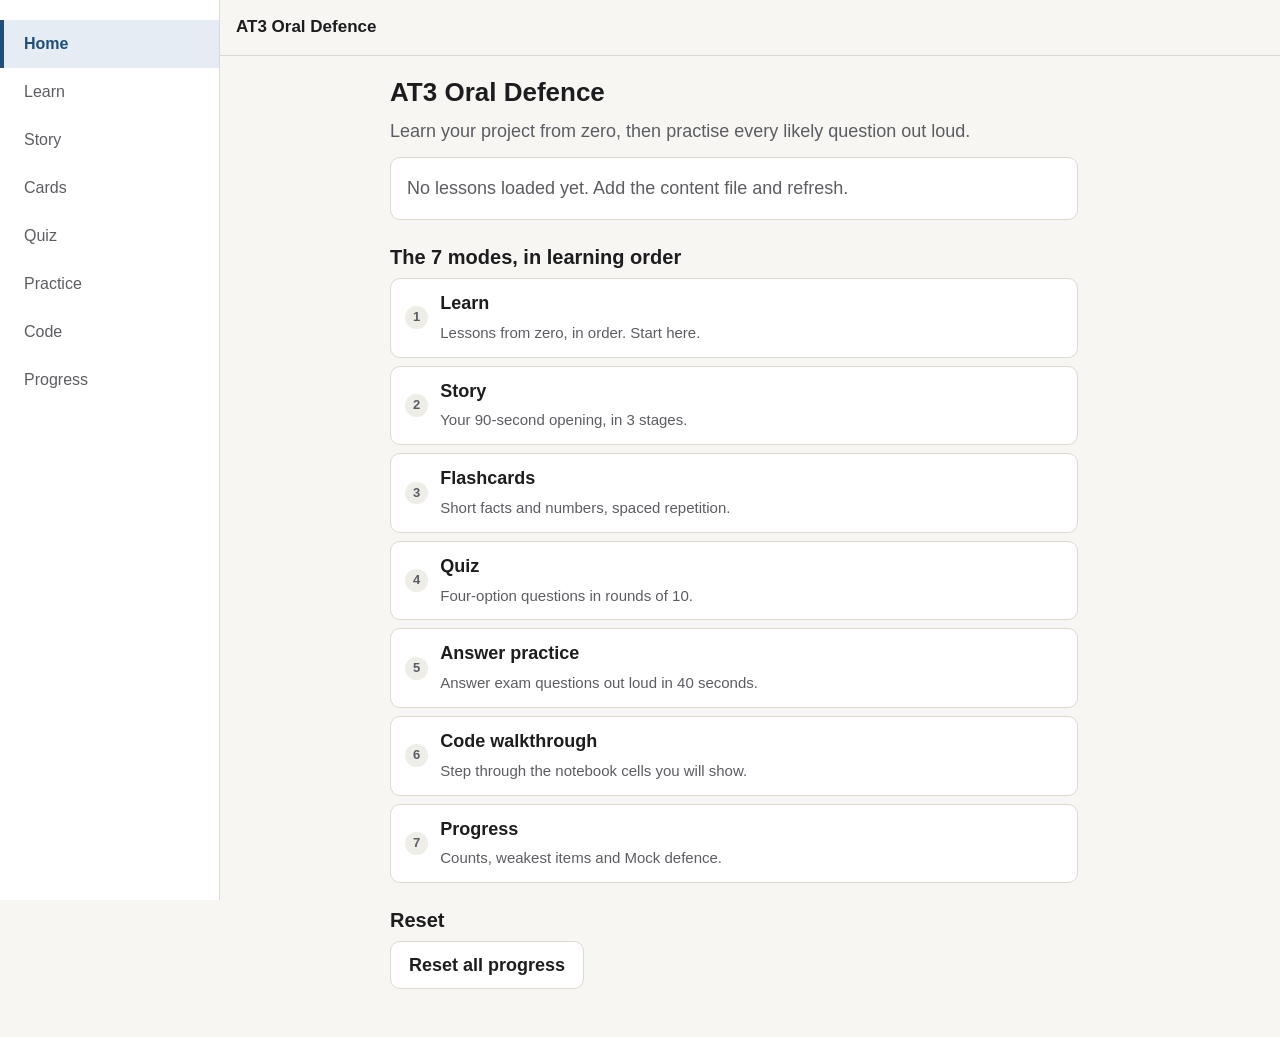
==== index.html @ 561cb09b "Stage 2: add study app shell (index.html with logic, CSS, CONFIG) Co-Authored-By: Claude Opus 5.5 <n" ====
<!doctype html>
<html lang="en">
<head>
<meta charset="utf-8">
<meta name="viewport" content="width=device-width, initial-scale=1, viewport-fit=cover">
<title>AT3 Defence Study</title>
<meta name="description" content="Personal study app for the AT3 oral defence in 32130 Fundamentals of Data Analytics.">
<meta name="theme-color" content="#f7f6f2">
<meta name="apple-mobile-web-app-capable" content="yes">
<meta name="mobile-web-app-capable" content="yes">
<meta name="apple-mobile-web-app-status-bar-style" content="default">
<meta name="apple-mobile-web-app-title" content="AT3 Study">
<link rel="apple-touch-icon" href="apple-touch-icon.png">
<link rel="icon" href="icon.svg" type="image/svg+xml">
<link rel="manifest" href="manifest.webmanifest">
<style>
:root {
  --bg: #f7f6f2;
  --surface: #ffffff;
  --surface-2: #efede7;
  --text: #1d1d1f;
  --muted: #5c5c63;
  --line: #dcd9d0;
  --accent: #1f4e79;          /* ink blue, 8.6:1 on white */
  --accent-soft: #e5ecf3;
  --right: #3d7556;
  --right-soft: #e6f0ea;
  --wrong: #a3443b;
  --wrong-soft: #f6e6e3;
  --radius: 10px;
  --nav-h: 60px;
  --side-w: 220px;
  color-scheme: light;
}
* { box-sizing: border-box; }
[hidden] { display: none !important; }
html { -webkit-text-size-adjust: 100%; }
body {
  margin: 0; background: var(--bg); color: var(--text);
  font: 18px/1.6 -apple-system, BlinkMacSystemFont, "Segoe UI", Roboto, "Helvetica Neue", Arial, sans-serif;
  touch-action: manipulation;
}
button, input, select { font: inherit; color: inherit; }
button { touch-action: manipulation; }
a { color: var(--accent); }
:focus-visible { outline: 3px solid var(--accent); outline-offset: 2px; border-radius: 4px; }
main:focus, main:focus-visible { outline: none; }
code, pre, .mono { font-family: ui-monospace, "SF Mono", Menlo, Consolas, "Liberation Mono", monospace; }
.skip { position: absolute; left: -9999px; }
.skip:focus { left: 8px; top: 8px; background: var(--surface); padding: 8px 12px; z-index: 99; }

/* ---------- layout ---------- */
header.top {
  position: sticky; top: 0; z-index: 10; background: var(--bg);
  border-bottom: 1px solid var(--line);
  padding: calc(env(safe-area-inset-top) + 8px) 16px 8px;
  display: flex; align-items: center; gap: 8px; min-height: 56px;
}
header.top h1 { font-size: 17px; margin: 0; flex: 1; font-weight: 600; line-height: 1.3; }
.backlink { min-width: 48px; min-height: 48px; display: inline-flex; align-items: center; background: none; border: 0; color: var(--accent); font-size: 17px; cursor: pointer; padding: 0 4px; }
main { max-width: 40em; margin: 0 auto; padding: 16px 16px calc(var(--nav-h) + env(safe-area-inset-bottom) + 32px); }
nav.main {
  position: fixed; left: 0; right: 0; bottom: 0; z-index: 20; background: var(--surface);
  border-top: 1px solid var(--line); display: flex;
  padding: 0 env(safe-area-inset-right) env(safe-area-inset-bottom) env(safe-area-inset-left);
}
nav.main a { flex: 1; min-height: var(--nav-h); display: flex; align-items: center; justify-content: center; text-decoration: none; color: var(--muted); font-size: 14px; font-weight: 500; text-align: center; padding: 0 2px; }
nav.main a[aria-current="page"] { color: var(--accent); font-weight: 700; box-shadow: inset 0 3px 0 var(--accent); }
nav.main a.side-only { display: none; }
@media (min-width: 900px) {
  nav.main { top: 0; right: auto; width: var(--side-w); flex-direction: column; border-top: 0; border-right: 1px solid var(--line); padding: 20px 0; }
  nav.main a, nav.main a.side-only { display: flex; flex: none; justify-content: flex-start; padding: 0 24px; font-size: 16px; min-height: 48px; }
  nav.main a[aria-current="page"] { box-shadow: inset 4px 0 0 var(--accent); background: var(--accent-soft); }
  nav.main .brand { display: block; padding: 0 24px 16px; font-weight: 700; color: var(--text); }
  header.top, main { margin-left: var(--side-w); }
  main { margin-left: max(var(--side-w), calc(var(--side-w) + (100vw - var(--side-w) - 40em) / 2 - 16px)); padding-bottom: 48px; }
}
nav.main .brand { display: none; }

/* ---------- type and blocks ---------- */
h2 { font-size: 26px; line-height: 1.25; margin: 4px 0 8px; }
h3 { font-size: 20px; line-height: 1.3; margin: 24px 0 8px; }
p { margin: 0 0 12px; }
ul, ol { margin: 0 0 12px; padding-left: 22px; }
li { margin-bottom: 4px; }
.muted { color: var(--muted); }
.small { font-size: 15px; }
.card { background: var(--surface); border: 1px solid var(--line); border-radius: var(--radius); padding: 16px; margin: 0 0 12px; }
.block { background: var(--surface); border: 1px solid var(--line); border-left: 4px solid var(--line); border-radius: var(--radius); padding: 12px 16px 4px; margin: 0 0 12px; }
.block .label { display: block; font-size: 13px; font-weight: 700; letter-spacing: .06em; text-transform: uppercase; color: var(--muted); margin-bottom: 4px; }
.block.k-plain { border-left-color: #8a8a91; }
.block.k-project { border-left-color: var(--accent); }
.block.k-say { border-left-color: var(--accent); background: var(--accent-soft); }
.block.k-remember { border-left-color: #8a6d2f; }
.block.k-point { border-left-color: #5c5c63; }
.block.k-trap { border-left-color: var(--wrong); }
.block.k-recall { border-left-color: var(--right); }
.kicker { font-size: 14px; font-weight: 700; color: var(--accent); letter-spacing: .04em; text-transform: uppercase; }
table.t { width: 100%; border-collapse: collapse; font-size: 15px; margin: 4px 0 12px; }
table.t th, table.t td { border-bottom: 1px solid var(--line); padding: 6px 6px; text-align: left; vertical-align: top; }
table.t th { font-size: 13px; color: var(--muted); }
.tablewrap { overflow-x: auto; -webkit-overflow-scrolling: touch; }
code.inline { background: var(--surface-2); padding: 1px 5px; border-radius: 4px; font-size: 15px; }

/* ---------- controls ---------- */
.btn { display: inline-flex; align-items: center; justify-content: center; min-height: 48px; padding: 10px 18px; border-radius: var(--radius); border: 1px solid var(--accent); background: var(--accent); color: #fff; font-weight: 600; cursor: pointer; text-decoration: none; text-align: center; line-height: 1.3; }
.btn.secondary { background: var(--surface); color: var(--accent); }
.btn.plain { background: var(--surface); color: var(--text); border-color: var(--line); }
.btn.right { background: var(--right); border-color: var(--right); }
.btn.wrong { background: var(--wrong); border-color: var(--wrong); }
.btn.block-w { width: 100%; }
.btn[disabled] { opacity: .45; cursor: default; }
.row { display: flex; gap: 8px; flex-wrap: wrap; margin: 12px 0; }
.row > .btn { flex: 1 1 140px; }
.chips { display: flex; flex-wrap: wrap; gap: 8px; margin: 8px 0 12px; }
.chip { min-height: 48px; padding: 8px 14px; border-radius: 24px; border: 1px solid var(--line); background: var(--surface); cursor: pointer; font-size: 16px; }
.chip[aria-pressed="true"] { background: var(--accent); border-color: var(--accent); color: #fff; }
.listbtn { display: flex; width: 100%; text-align: left; align-items: center; gap: 12px; min-height: 56px; padding: 10px 14px; background: var(--surface); border: 1px solid var(--line); border-radius: var(--radius); margin-bottom: 8px; cursor: pointer; text-decoration: none; color: var(--text); }
.listbtn .grow { flex: 1; }
.listbtn .meta { font-size: 14px; color: var(--muted); white-space: nowrap; }
.tag { display: inline-block; font-size: 13px; font-weight: 600; padding: 1px 8px; border-radius: 12px; background: var(--surface-2); color: var(--muted); }
.tag.got, .tag.excellent { background: var(--right-soft); color: var(--right); }
.tag.review, .tag.missed { background: var(--wrong-soft); color: var(--wrong); }
.tag.good { background: var(--accent-soft); color: var(--accent); }
.tag.priority { background: #f3ead6; color: #6b5220; }
input[type="search"] { width: 100%; min-height: 48px; padding: 10px 14px; border-radius: var(--radius); border: 1px solid var(--line); background: var(--surface); font-size: 18px; }
.check { display: flex; gap: 12px; align-items: center; width: 100%; min-height: 52px; padding: 8px 12px; border: 1px solid var(--line); border-radius: var(--radius); background: var(--surface); margin-bottom: 8px; cursor: pointer; text-align: left; }
.check .box { width: 24px; height: 24px; border: 2px solid var(--muted); border-radius: 5px; flex: none; position: relative; }
.check[aria-pressed="true"] .box { background: var(--right); border-color: var(--right); }
.check[aria-pressed="true"] .box::after { content: ""; position: absolute; left: 6px; top: 1px; width: 6px; height: 12px; border: solid #fff; border-width: 0 3px 3px 0; transform: rotate(45deg); }
.status { padding: 10px 14px; border-radius: var(--radius); margin: 8px 0 12px; background: var(--surface-2); }
.status.right { background: var(--right-soft); color: #234a35; }
.status.wrong { background: var(--wrong-soft); color: #6d2a23; }

/* progress bars (motion allowed) */
.bar { height: 8px; background: var(--surface-2); border-radius: 4px; overflow: hidden; margin: 6px 0 10px; }
.bar > i { display: block; height: 100%; background: var(--accent); width: 0; transition: width .4s ease; }
.bar.warn > i { background: var(--wrong); }

/* timer */
.timer { font: 600 48px/1 ui-monospace, "SF Mono", Menlo, Consolas, monospace; text-align: center; margin: 8px 0 4px; }
.timer.low { color: var(--wrong); }

/* flashcard flip (motion allowed) */
.flip { perspective: 1200px; margin: 8px 0 12px; }
.flip-inner { position: relative; min-height: 280px; transition: transform .45s ease; transform-style: preserve-3d; }
.flip.flipped .flip-inner { transform: rotateY(180deg); }
.face { position: absolute; inset: 0; backface-visibility: hidden; -webkit-backface-visibility: hidden; background: var(--surface); border: 1px solid var(--line); border-radius: 14px; padding: 20px 18px; overflow: auto; display: flex; flex-direction: column; }
.face.back { transform: rotateY(180deg); }
.face .facelabel { font-size: 13px; font-weight: 700; letter-spacing: .06em; text-transform: uppercase; color: var(--muted); margin-bottom: 8px; }
.face .q { font-size: 21px; font-weight: 600; line-height: 1.4; margin: auto 0; }
.flipbtn { width: 100%; }
.blank-gap { display: inline-block; min-width: 4em; border-bottom: 2px solid var(--accent); }
.hl { background: #f3ead6; padding: 0 3px; border-radius: 3px; font-weight: 700; }
.contrast { display: grid; grid-template-columns: 1fr 1fr; gap: 10px; }
.contrast > div { background: var(--surface-2); border-radius: 8px; padding: 10px; font-size: 16px; }
.contrast b { display: block; margin-bottom: 4px; }
@media (max-width: 420px) { .contrast { grid-template-columns: 1fr; } }
.boxes { display: flex; gap: 4px; margin-top: 8px; }
.boxes i { flex: 1; height: 6px; border-radius: 3px; background: var(--surface-2); }
.boxes i.on { background: var(--accent); }

/* quiz */
.opt { display: block; width: 100%; min-height: 52px; text-align: left; padding: 12px 14px; margin-bottom: 8px; border-radius: var(--radius); border: 2px solid var(--line); background: var(--surface); cursor: pointer; line-height: 1.4; }
.opt.is-right { border-color: var(--right); background: var(--right-soft); }
.opt.is-wrong { border-color: var(--wrong); background: var(--wrong-soft); }

/* story gaps */
.gap { display: inline; min-height: 0; padding: 0 6px; border: 0; border-bottom: 2px solid var(--accent); background: var(--accent-soft); color: transparent; border-radius: 3px; cursor: pointer; font-size: inherit; line-height: inherit; }
.gap.shown { color: var(--accent); background: transparent; font-weight: 700; }
.script p { font-size: 19px; }

/* code */
pre.code { background: #fbfaf7; border: 1px solid var(--line); border-radius: var(--radius); padding: 10px 0; overflow-x: auto; font-size: 14px; line-height: 1.55; margin: 4px 0 12px; }
pre.code .ln { display: block; padding: 0 12px; white-space: pre; }
pre.code button.ln { width: 100%; text-align: left; background: none; border: 0; font: inherit; cursor: pointer; min-height: 32px; }
pre.code button.ln[aria-expanded="true"] { background: var(--accent-soft); }
pre.code .note { display: block; white-space: normal; font-family: -apple-system, BlinkMacSystemFont, "Segoe UI", Roboto, sans-serif; font-size: 15px; background: var(--accent-soft); color: var(--text); padding: 6px 12px 8px 24px; border-left: 3px solid var(--accent); }
.tk-com { color: #6b6b72; font-style: italic; }
.tk-str { color: #7a4b12; }
.tk-kw { color: #1f4e79; font-weight: 700; }
.tk-num { color: #8a2f5a; }
.tk-fn { color: #2d6b47; }

@media (prefers-reduced-motion: reduce) {
  .flip-inner, .bar > i { transition: none; }
}
</style>
</head>
<body>
<a href="#main" class="skip">Skip to content</a>
<header class="top">
  <button class="backlink" id="back" hidden aria-label="Back">&lsaquo; Back</button>
  <h1 id="title">AT3 Defence Study</h1>
</header>
<nav class="main" id="nav" aria-label="Main"></nav>
<main id="main" tabindex="-1"></main>

<script>
/* ============================================================
   CONFIG: settings you may change. No game features.
   ============================================================ */
var CONFIG = {
  storageKey: 'at3-defence-study-v1',
  examTitle: 'AT3 Oral Defence',
  newCardsPerSession: 10,          // new flashcards introduced per session
  againAfter: 4,                   // "Didn't know" cards return after this many other cards
  boxWeights: [8, 4, 2, 1, 0.5],   // draw weights for boxes 1 to 5 (box 5 = mastered)
  quizRoundSize: 10,
  answerSeconds: 40,               // Answer practice and Mock defence
  storySeconds: 90,
  mockSize: 8,
  marksPerRating: { excellent: 40, good: 30, missed: 0 },  // self-rated estimate only
  longAnswerWords: 80              // answers longer than this show their short version
};

/* ============================================================
   CONTENT is filled by the five content files.
   Shapes expected (every item has a stable id):
   CONTENT.home     = { rubric:[{mark,name,sees,evidence}], plan:[{day,text}] }
   CONTENT.parts    = [{ id, title }]
   CONTENT.learn    = [{ id, part, title, plain:[items], project:[items], say:string|[items],
                         remember:[items], point:{cells:[n], text}, trap?:string,
                         recall:[{q,a}] (3) }]
                      items: "text" | {list:[...]} | {table:{head:[...], rows:[[...]]}}
                      inline marks: **bold**, `code`
   CONTENT.glossary = [{ id, term, plain, lesson? }]
   CONTENT.cards    = [{ id, lesson, cat:'numbers'|'models'|'concepts'|'prep'|'at2'|'rules',
                         type:'qa'|'blank'|'contrast'|'sayit', priority?:true,
                         q, a }]  blank: text with {{answer}} instead of q/a
                                  contrast: q, pair:[{name,text},{name,text}]
                                  sayit: q, what, evidence, why
   CONTENT.quiz     = [{ id, set:'at3'|'at2', kind, q, options:[correct, closest wrong, ...],
                         why, near, section, lesson }]
   CONTENT.story    = { intro, blocks:[{id, text, plain, gaps:[...]}], closing, note }
   CONTENT.practice = [{ id, group:'official'|'followup'|'at2', n, q, good, excellent,
                         short?, show:{cells:[n], text}, lesson }]
   CONTENT.code     = [{ id, title, cells:[n], section, lines:[{c, n?}], plain, say,
                         output, lesson? }]
   ============================================================ */
var CONTENT = window.CONTENT || (window.CONTENT = {});
</script>
<script src="content-learn.js"></script>
<script src="content-cards.js"></script>
<script src="content-quiz.js"></script>
<script src="content-practice.js"></script>
<script src="content-code.js"></script>
<script>
(function () {
  'use strict';
  var C = window.CONTENT;
  var LEARN = C.learn || [], PARTS = C.parts || [], CARDS = C.cards || [], QUIZ = C.quiz || [],
      PRACTICE = C.practice || [], CODE = C.code || [], GLOSSARY = C.glossary || [],
      STORY = C.story || null, HOME = C.home || { rubric: [], plan: [] };

  /* ---------------- helpers ---------------- */
  function $(s, el) { return (el || document).querySelector(s); }
  function $$(s, el) { return Array.prototype.slice.call((el || document).querySelectorAll(s)); }
  function esc(s) { return String(s == null ? '' : s).replace(/&/g, '&amp;').replace(/</g, '&lt;').replace(/>/g, '&gt;').replace(/"/g, '&quot;').replace(/'/g, '&#39;'); }
  // inline marks after escaping: **bold** and `code`
  function fmt(s) {
    return esc(s).replace(/\*\*([^*]+)\*\*/g, '<strong>$1</strong>').replace(/`([^`]+)`/g, '<code class="inline">$1</code>');
  }
  function items(arr) {
    if (arr == null) return '';
    if (!Array.isArray(arr)) arr = [arr];
    return arr.map(function (it) {
      if (typeof it === 'string') return '<p>' + fmt(it) + '</p>';
      if (it.list) return '<ul>' + it.list.map(function (li) { return '<li>' + fmt(li) + '</li>'; }).join('') + '</ul>';
      if (it.table) return table(it.table);
      return '';
    }).join('');
  }
  function table(t) {
    return '<div class="tablewrap"><table class="t">' + (t.caption ? '<caption class="muted small" style="text-align:left">' + fmt(t.caption) + '</caption>' : '') +
      '<thead><tr>' + t.head.map(function (h) { return '<th scope="col">' + fmt(h) + '</th>'; }).join('') + '</tr></thead><tbody>' +
      t.rows.map(function (r) { return '<tr>' + r.map(function (c) { return '<td>' + fmt(c) + '</td>'; }).join('') + '</tr>'; }).join('') +
      '</tbody></table></div>';
  }
  function plainText(arr) {
    if (arr == null) return '';
    if (!Array.isArray(arr)) arr = [arr];
    return arr.map(function (it) { return typeof it === 'string' ? it : it.list ? it.list.join('. ') : ''; }).join(' ').replace(/\*\*|`/g, '');
  }
  function shuffle(a) { a = a.slice(); for (var i = a.length - 1; i > 0; i--) { var j = Math.floor(Math.random() * (i + 1)); var t = a[i]; a[i] = a[j]; a[j] = t; } return a; }
  function byId(list, id) { for (var i = 0; i < list.length; i++) if (list[i].id === id) return list[i]; return null; }
  function words(s) { return String(s || '').trim().split(/\s+/).filter(Boolean).length; }
  function mmss(ms) { var s = Math.ceil(ms / 1000); return Math.floor(s / 60) + ':' + String(s % 60).padStart(2, '0'); }
  function plural(n, one, many) { return n + ' ' + (n === 1 ? one : (many || one + 's')); }
  function block(kind, label, html) { return '<section class="block k-' + kind + '" aria-label="' + esc(label) + '"><span class="label">' + esc(label) + '</span>' + html + '</section>'; }
  function cellText(cells) { return (cells || []).length ? (cells.length > 1 ? 'Cells ' : 'Cell ') + cells.join(', ') : ''; }
  function codeStepForCell(cell) { for (var i = 0; i < CODE.length; i++) if ((CODE[i].cells || []).indexOf(cell) >= 0) return i; return -1; }

  /* ---------------- storage ---------------- */
  var storageOK = true;
  function blank() { return { lessons: {}, recall: {}, cards: {}, quiz: { stats: {}, weak: [], rounds: [] }, practice: {}, story: { runs: 0, ratings: [] }, mocks: [] }; }
  var S = blank();
  try {
    var raw = localStorage.getItem(CONFIG.storageKey);
    if (raw) { var parsed = JSON.parse(raw); for (var k in parsed) S[k] = parsed[k]; }
  } catch (e) { storageOK = false; }
  function save() { try { localStorage.setItem(CONFIG.storageKey, JSON.stringify(S)); } catch (e) { storageOK = false; } }

  /* ---------------- speech ---------------- */
  var canSpeak = 'speechSynthesis' in window && typeof window.SpeechSynthesisUtterance === 'function';
  function speak(text) {
    if (!canSpeak) return;
    try { speechSynthesis.cancel(); var u = new SpeechSynthesisUtterance(text.replace(/\*\*|`/g, '')); u.rate = 0.95; speechSynthesis.speak(u); } catch (e) { /* ignore */ }
  }
  function stopSpeaking() { if (canSpeak) try { speechSynthesis.cancel(); } catch (e) { /* ignore */ } }

  /* ---------------- countdown (timestamp based) ---------------- */
  var cleanups = [];
  function countdown(seconds, onTick, onEnd) {
    var end = Date.now() + seconds * 1000, done = false, iv;
    function tick() {
      var left = Math.max(0, end - Date.now());
      onTick(left);
      if (left <= 0 && !done) { finish(); onEnd(); }
    }
    function finish() { done = true; clearInterval(iv); document.removeEventListener('visibilitychange', tick); }
    iv = setInterval(tick, 250);
    document.addEventListener('visibilitychange', tick);
    tick();
    var api = { stop: function () { if (!done) finish(); }, running: function () { return !done; } };
    cleanups.push(api.stop);
    return api;
  }
  function timerHtml(id) { return '<div class="timer" id="' + id + '" role="timer" aria-label="Time left">' + mmss(CONFIG.answerSeconds * 1000) + '</div>'; }

  /* ---------------- shared bits ---------------- */
  function bar(frac, cls) { return '<div class="bar ' + (cls || '') + '" role="progressbar" aria-valuemin="0" aria-valuemax="100" aria-valuenow="' + Math.round(frac * 100) + '"><i style="width:' + (frac * 100).toFixed(1) + '%"></i></div>'; }
  function fillBars(root) { /* progress fill animates in after paint */ requestAnimationFrame(function () { $$('.bar > i', root).forEach(function (i) { var w = i.style.width; i.style.width = '0'; requestAnimationFrame(function () { i.style.width = w; }); }); }); }
  function emptyNote(what) { return '<div class="card muted">No ' + esc(what) + ' loaded yet. Add the content file and refresh.</div>'; }
  function lessonLink(id, text) { var l = byId(LEARN, id); return l ? '<a href="#/learn/' + esc(id) + '">' + esc(text || ('Open lesson: ' + l.title)) + '</a>' : ''; }

  /* =========================================================
     PAGES
     ========================================================= */
  var pages = {};
  var MODES = [
    { href: '#/learn', name: 'Learn', desc: 'Lessons from zero, in order. Start here.' },
    { href: '#/story', name: 'Story', desc: 'Your 90-second opening, in 3 stages.' },
    { href: '#/cards', name: 'Flashcards', desc: 'Short facts and numbers, spaced repetition.' },
    { href: '#/quiz', name: 'Quiz', desc: 'Four-option questions in rounds of 10.' },
    { href: '#/practice', name: 'Answer practice', desc: 'Answer exam questions out loud in 40 seconds.' },
    { href: '#/code', name: 'Code walkthrough', desc: 'Step through the notebook cells you will show.' },
    { href: '#/progress', name: 'Progress', desc: 'Counts, weakest items and Mock defence.' }
  ];

  function nextUp() {
    for (var i = 0; i < LEARN.length; i++) if (S.lessons[LEARN[i].id] !== 'got') return { href: '#/learn/' + LEARN[i].id, label: 'Next lesson: ' + LEARN[i].title };
    var due = CARDS.filter(function (c) { var s = S.cards[c.id]; return !s || s.box <= 2; }).length;
    if (due) return { href: '#/cards', label: 'Flashcards: ' + plural(due, 'card') + ' new or in box 1 to 2' };
    return { href: '#/practice', label: 'Answer practice' };
  }

  pages.home = function () {
    var nu = nextUp();
    var got = LEARN.filter(function (l) { return S.lessons[l.id] === 'got'; }).length;
    return {
      title: CONFIG.examTitle,
      html:
        '<h2>' + esc(CONFIG.examTitle) + '</h2>' +
        '<p class="muted">Learn your project from zero, then practise every likely question out loud.</p>' +
        (LEARN.length ? '<a class="btn block-w" href="' + nu.href + '">' + esc(nu.label) + '</a>' + '<p class="small muted" style="margin-top:8px">Lessons marked "Got it": ' + got + ' of ' + LEARN.length + '</p>' + bar(LEARN.length ? got / LEARN.length : 0) : emptyNote('lessons')) +
        (storageOK ? '' : '<div class="status wrong">This browser is blocking storage. The app works, but progress will not be kept after you close it.</div>') +
        '<h3>The 7 modes, in learning order</h3>' +
        MODES.map(function (m, i) { return '<a class="listbtn" href="' + m.href + '"><span class="tag">' + (i + 1) + '</span><span class="grow"><strong>' + esc(m.name) + '</strong><br><span class="small muted">' + esc(m.desc) + '</span></span></a>'; }).join('') +
        (HOME.rubric && HOME.rubric.length ? '<h3>How you are marked</h3>' + table({ head: ['Mark', 'What the marker sees', 'Your evidence'], rows: HOME.rubric.map(function (r) { return ['**' + r.mark + ' ' + r.name + '**', r.sees, r.evidence]; }) }) : '') +
        (HOME.plan && HOME.plan.length ? '<h3>5-day practice plan</h3>' + table({ head: ['Day', 'Practice'], rows: HOME.plan.map(function (p) { return [String(p.day), p.text]; }) }) : '') +
        '<h3>Reset</h3><button class="btn plain" id="reset">Reset all progress</button>',
      after: function (root) {
        fillBars(root);
        $('#reset', root).onclick = function () {
          if (confirm('Reset all progress? Lessons, cards, quiz, practice and story marks will be cleared. This cannot be undone.')) { S = blank(); save(); render(); }
        };
      }
    };
  };

  /* ---------------- LEARN ---------------- */
  pages.learn = function () {
    if (!LEARN.length) return { title: 'Learn', html: '<h2>Learn</h2>' + emptyNote('lessons') };
    var got = LEARN.filter(function (l) { return S.lessons[l.id] === 'got'; }).length;
    var parts = PARTS.length ? PARTS : [{ id: '', title: 'Lessons' }];
    return {
      title: 'Learn',
      html: '<h2>Learn</h2><p class="muted">Work from top to bottom. Each lesson: In plain words, In my project, Say it, Remember it, Point at, then Cover and recall.</p>' +
        '<p class="small">' + got + ' of ' + LEARN.length + ' lessons marked "Got it".</p>' + bar(got / LEARN.length) +
        parts.map(function (p) {
          var ls = LEARN.filter(function (l) { return !p.id || l.part === p.id; });
          if (!ls.length) return '';
          return '<h3>' + esc(p.title) + '</h3>' + ls.map(function (l) {
            var st = S.lessons[l.id];
            return '<a class="listbtn" href="#/learn/' + esc(l.id) + '"><span class="grow">' + esc(l.title) + '</span>' +
              (st === 'got' ? '<span class="tag got">Got it</span>' : st === 'review' ? '<span class="tag review">Review again</span>' : '') + '</a>';
          }).join('');
        }).join('') +
        '<h3>Glossary</h3><a class="listbtn" href="#/glossary"><span class="grow">Every jargon word, in plain words</span><span class="meta">' + GLOSSARY.length + ' terms</span></a>',
      after: fillBars
    };
  };

  pages.lesson = function (id) {
    var i = -1; for (var k = 0; k < LEARN.length; k++) if (LEARN[k].id === id) i = k;
    if (i < 0) return pages.notFound();
    var l = LEARN[i], prev = LEARN[i - 1], next = LEARN[i + 1];
    var part = byId(PARTS, l.part);
    var linked = CARDS.filter(function (c) { return c.lesson === l.id; }).length;
    var pt = l.point || {};
    var step = (pt.cells || []).length ? codeStepForCell(pt.cells[0]) : -1;
    var recall = (l.recall || []).map(function (r, j) {
      var key = l.id + ':' + j, st = S.recall[key];
      return '<div class="card" data-recall="' + j + '"><p><strong>' + fmt(r.q) + '</strong></p>' +
        '<p class="small muted">Say your answer out loud first.</p>' +
        '<button class="btn secondary block-w" data-reveal>Reveal answer</button>' +
        '<div data-ans hidden><p style="margin-top:12px">' + fmt(r.a) + '</p>' +
        '<div class="row"><button class="btn right" data-mark="got" aria-pressed="' + (st === 'got') + '">Got it</button><button class="btn wrong" data-mark="not" aria-pressed="' + (st === 'not') + '">Not yet</button></div></div>' +
        (st ? '<p class="small muted" data-last>Last time: ' + (st === 'got' ? 'Got it' : 'Not yet') + '</p>' : '') + '</div>';
    }).join('');
    return {
      title: 'Lesson ' + (i + 1) + ' of ' + LEARN.length, back: '#/learn',
      html: '<div class="kicker">' + esc(part ? part.title : '') + ' · Lesson ' + (i + 1) + '</div><h2>' + esc(l.title) + '</h2>' +
        block('plain', 'In plain words', items(l.plain)) +
        block('project', 'In my project', items(l.project)) +
        block('say', 'Say it', items(l.say) + (canSpeak ? '<p><button class="btn secondary" data-listen>Listen</button></p>' : '')) +
        block('remember', 'Remember it', items(l.remember)) +
        (l.trap ? block('trap', 'Common mistake or trap', items(l.trap)) : '') +
        block('point', 'Point at', '<p>' + (cellText(pt.cells) ? '<strong>' + esc(cellText(pt.cells)) + '</strong>. ' : '') + fmt(pt.text || '') + '</p>' +
          (step >= 0 ? '<p><a href="#/code/' + (step + 1) + '">Open this step in Code walkthrough</a></p>' : '')) +
        block('recall', 'Cover and recall', '<p class="small">Try each one out loud, then tap to check.</p>' + recall) +
        '<h3>Mark this lesson</h3><div class="row"><button class="btn right" data-lesson="got" aria-pressed="' + (S.lessons[l.id] === 'got') + '">Got it</button><button class="btn wrong" data-lesson="review" aria-pressed="' + (S.lessons[l.id] === 'review') + '">Review again</button></div>' +
        '<div id="lessonStatus" role="status"></div>' +
        (linked ? '<a class="btn secondary block-w" href="#/cards/session?lesson=' + esc(l.id) + '">Practise this lesson\'s ' + linked + ' flashcards</a>' : '') +
        '<div class="row">' + (prev ? '<a class="btn plain" href="#/learn/' + esc(prev.id) + '">&lsaquo; Previous</a>' : '') + (next ? '<a class="btn plain" href="#/learn/' + esc(next.id) + '">Next &rsaquo;</a>' : '<a class="btn plain" href="#/glossary">Glossary &rsaquo;</a>') + '</div>',
      after: function (root) {
        var ls = $('[data-listen]', root);
        if (ls) ls.onclick = function () { speak(plainText(l.say)); };
        $$('[data-recall]', root).forEach(function (card) {
          var j = card.getAttribute('data-recall');
          $('[data-reveal]', card).onclick = function (e) { $('[data-ans]', card).hidden = false; e.currentTarget.hidden = true; };
          $$('[data-mark]', card).forEach(function (b) {
            b.onclick = function () {
              S.recall[l.id + ':' + j] = b.getAttribute('data-mark'); save();
              $$('[data-mark]', card).forEach(function (x) { x.setAttribute('aria-pressed', String(x === b)); });
            };
          });
        });
        $$('[data-lesson]', root).forEach(function (b) {
          b.onclick = function () {
            var v = b.getAttribute('data-lesson'); S.lessons[l.id] = v; save();
            $$('[data-lesson]', root).forEach(function (x) { x.setAttribute('aria-pressed', String(x === b)); });
            $('#lessonStatus', root).innerHTML = '<div class="status ' + (v === 'got' ? 'right' : 'wrong') + '">' +
              (v === 'got' ? 'Marked "Got it".' + (next ? ' Next: ' + esc(next.title) + '.' : '') : 'Marked "Review again". It will show in Progress under weakest items.') + '</div>';
          };
        });
      }
    };
  };

  var glossQuery = '';
  pages.glossary = function () {
    var list = GLOSSARY.slice().sort(function (a, b) { return a.term.toLowerCase() < b.term.toLowerCase() ? -1 : 1; });
    return {
      title: 'Glossary', back: '#/learn',
      html: '<h2>Glossary</h2><p class="muted">Every jargon word, A to Z.</p>' +
        '<label for="gq" class="small">Search</label><input type="search" id="gq" value="' + esc(glossQuery) + '" autocomplete="off" autocapitalize="off" spellcheck="false">' +
        '<div id="glist" style="margin-top:12px"></div>',
      after: function (root) {
        var inp = $('#gq', root), out = $('#glist', root);
        function draw() {
          var q = inp.value.trim().toLowerCase(); glossQuery = inp.value;
          var hits = list.filter(function (g) { return !q || (g.term + ' ' + g.plain).toLowerCase().indexOf(q) >= 0; });
          out.innerHTML = hits.length ? hits.map(function (g) {
            return '<div class="card"><strong>' + esc(g.term) + '</strong>' + block('plain', 'In plain words', '<p>' + fmt(g.plain) + '</p>') + (g.lesson ? '<p class="small">' + lessonLink(g.lesson) + '</p>' : '') + '</div>';
          }).join('') : (GLOSSARY.length ? '<p class="muted">No term matches "' + esc(inp.value) + '".</p>' : emptyNote('glossary terms'));
        }
        inp.oninput = draw; draw();
      }
    };
  };

  /* ---------------- STORY ---------------- */
  var storyStage = 'read';
  pages.story = function () {
    if (!STORY) return { title: 'Story', html: '<h2>Story</h2>' + emptyNote('story') };
    var tabs = [['read', 'a) Read'], ['gaps', 'b) Fill the gaps'], ['memory', 'c) From memory']];
    var body = '';
    if (storyStage === 'read') {
      body = STORY.blocks.map(function (b, i) {
        return '<div class="card"><p class="kicker">Part ' + (i + 1) + '</p><div class="script"><p>' + fmt(b.text) + '</p></div>' +
          '<details><summary class="small" style="min-height:48px;display:flex;align-items:center;cursor:pointer">In plain words</summary>' + block('plain', 'In plain words', '<p>' + fmt(b.plain) + '</p>') + '</details></div>';
      }).join('') + '<div class="card script"><p><strong>' + fmt(STORY.closing) + '</strong></p></div>';
    } else if (storyStage === 'gaps') {
      body = '<p class="small muted">Say the hidden words out loud, then tap a gap to check it.</p>' +
        STORY.blocks.map(function (b, i) { return '<div class="card script"><p class="kicker">Part ' + (i + 1) + '</p><p>' + gapText(b.text, b.gaps || []) + '</p></div>'; }).join('') +
        '<div class="card script"><p><strong>' + fmt(STORY.closing) + '</strong></p></div><button class="btn plain" id="hideAll">Hide all gaps again</button>';
    } else {
      body = '<p class="small muted">The script is hidden. Start the countdown and say it out loud. Tap Stop when you finish.</p>' +
        '<div class="card"><div class="timer" id="stimer" role="timer" aria-label="Time left">' + mmss(CONFIG.storySeconds * 1000) + '</div>' +
        '<div class="row"><button class="btn" id="sstart">Start ' + CONFIG.storySeconds + ' seconds</button><button class="btn plain" id="sstop" hidden>Stop</button></div></div>' +
        '<div id="sreveal" hidden><button class="btn secondary block-w" id="sshow">Reveal the script</button>' +
        '<div id="sscript" hidden>' + STORY.blocks.map(function (b) { return '<div class="card script"><p>' + fmt(b.text) + '</p></div>'; }).join('') +
        '<div class="card script"><p><strong>' + fmt(STORY.closing) + '</strong></p></div>' +
        '<h3>How close were you?</h3><div class="row"><button class="btn right" data-rate="word">Word for word</button><button class="btn" data-rate="mostly">Mostly</button><button class="btn wrong" data-rate="lost">Lost it</button></div>' +
        '<div id="sstatus" role="status"></div><button class="btn plain block-w" id="sagain">Practise again</button></div></div>';
    }
    var last = S.story.ratings[S.story.ratings.length - 1];
    return {
      title: 'Story',
      html: '<h2>Your 90-second story</h2><p class="muted">' + fmt(STORY.intro || '') + '</p>' +
        '<div class="chips" role="group" aria-label="Stage">' + tabs.map(function (t) { return '<button class="chip" data-stage="' + t[0] + '" aria-pressed="' + (storyStage === t[0]) + '">' + t[1] + '</button>'; }).join('') + '</div>' +
        body + (STORY.note ? '<p class="small muted">' + fmt(STORY.note) + '</p>' : '') +
        (last ? '<p class="small muted">Practised from memory ' + plural(S.story.runs, 'time') + '. Last rating: ' + esc(storyRatingName(last.r)) + '.</p>' : ''),
      after: function (root) {
        $$('[data-stage]', root).forEach(function (b) { b.onclick = function () { storyStage = b.getAttribute('data-stage'); render(); }; });
        $$('.gap', root).forEach(function (g) { g.onclick = function () { g.classList.toggle('shown'); g.setAttribute('aria-label', g.classList.contains('shown') ? g.textContent : 'Hidden word, tap to reveal'); }; });
        var ha = $('#hideAll', root); if (ha) ha.onclick = function () { $$('.gap', root).forEach(function (g) { g.classList.remove('shown'); g.setAttribute('aria-label', 'Hidden word, tap to reveal'); }); };
        if (storyStage !== 'memory') return;
        var t = null, el = $('#stimer', root);
        function stopped() { if (t) t.stop(); $('#sstop', root).hidden = true; $('#sstart', root).hidden = true; $('#sreveal', root).hidden = false; }
        $('#sstart', root).onclick = function () {
          $('#sstart', root).hidden = true; $('#sstop', root).hidden = false;
          t = countdown(CONFIG.storySeconds, function (left) { el.textContent = mmss(left); el.classList.toggle('low', left < 10000); }, stopped);
        };
        $('#sstop', root).onclick = stopped;
        $('#sshow', root).onclick = function (e) { $('#sscript', root).hidden = false; e.currentTarget.hidden = true; };
        $$('[data-rate]', root).forEach(function (b) {
          b.onclick = function () {
            var r = b.getAttribute('data-rate'); S.story.runs++; S.story.ratings.push({ r: r, at: Date.now() }); save();
            $('#sstatus', root).innerHTML = '<div class="status">Saved: ' + esc(storyRatingName(r)) + '. ' + (r === 'word' ? 'Keep it fresh with one more run tomorrow.' : 'Go back to "Fill the gaps" once, then try again.') + '</div>';
          };
        });
        $('#sagain', root).onclick = function () { render(); };
      }
    };
  };
  function storyRatingName(r) { return { word: 'Word for word', mostly: 'Mostly', lost: 'Lost it' }[r] || r; }
  function gapText(text, gaps) {
    // hide each gap phrase once, in order of appearance; escape everything first
    var marks = [];
    gaps.forEach(function (g) {
      var from = 0, idx;
      while ((idx = text.indexOf(g, from)) >= 0) {
        var clash = marks.some(function (m) { return idx < m.e && idx + g.length > m.s; });
        if (!clash) { marks.push({ s: idx, e: idx + g.length }); break; }
        from = idx + 1;
      }
    });
    marks.sort(function (a, b) { return a.s - b.s; });
    var out = '', pos = 0;
    marks.forEach(function (m) {
      out += fmt(text.slice(pos, m.s)) + '<button class="gap" aria-label="Hidden word, tap to reveal">' + esc(text.slice(m.s, m.e)) + '</button>';
      pos = m.e;
    });
    return out + fmt(text.slice(pos));
  }

  /* ---------------- FLASHCARDS ---------------- */
  var CAT_NAMES = { numbers: 'Numbers', models: 'Models', concepts: 'Concepts', prep: 'Preprocessing', at2: 'AT2', rules: 'Say-it rules' };
  var cardFilter = { cats: {}, priority: false };
  function cardBox(id) { var s = S.cards[id]; return s ? s.box : 0; }   // 0 = new
  function boxCounts(list) {
    var c = [0, 0, 0, 0, 0, 0];
    list.forEach(function (card) { c[cardBox(card.id)]++; });
    return c;
  }
  pages.cards = function () {
    sess = null;
    if (!CARDS.length) return { title: 'Flashcards', html: '<h2>Flashcards</h2>' + emptyNote('flashcards') };
    var anyCat = Object.keys(cardFilter.cats).some(function (k) { return cardFilter.cats[k]; });
    var pool = filteredCards();
    var bc = boxCounts(pool);
    return {
      title: 'Flashcards',
      html: '<h2>Flashcards</h2><p class="muted">Say the answer out loud, flip, then mark it. "Knew it" moves a card up one box. "Didn\'t know" sends it to box 1 and it returns after ' + CONFIG.againAfter + ' other cards. Box 5 means mastered.</p>' +
        '<div class="chips" role="group" aria-label="Filter by topic">' + Object.keys(CAT_NAMES).map(function (k) { return '<button class="chip" data-cat="' + k + '" aria-pressed="' + !!cardFilter.cats[k] + '">' + CAT_NAMES[k] + '</button>'; }).join('') +
        '<button class="chip" data-prio aria-pressed="' + cardFilter.priority + '">Priority numbers</button></div>' +
        '<p class="small">' + (anyCat || cardFilter.priority ? 'Filtered: ' : 'All topics: ') + plural(pool.length, 'card') + '.</p>' +
        table({ head: ['New', 'Box 1', 'Box 2', 'Box 3', 'Box 4', 'Box 5'], rows: [bc.map(String)] }) +
        '<a class="btn block-w" href="#/cards/session" ' + (pool.length ? '' : 'aria-disabled="true"') + '>Start session</a>' +
        '<p class="small muted" style="margin-top:8px">Up to ' + CONFIG.newCardsPerSession + ' new cards per session, so you learn in small batches.</p>',
      after: function (root) {
        $$('[data-cat]', root).forEach(function (b) { b.onclick = function () { var k = b.getAttribute('data-cat'); cardFilter.cats[k] = !cardFilter.cats[k]; render(); }; });
        $('[data-prio]', root).onclick = function () { cardFilter.priority = !cardFilter.priority; render(); };
      }
    };
  };
  function filteredCards(lessonId) {
    if (lessonId) return CARDS.filter(function (c) { return c.lesson === lessonId; });
    var cats = Object.keys(cardFilter.cats).filter(function (k) { return cardFilter.cats[k]; });
    return CARDS.filter(function (c) {
      if (cardFilter.priority && !c.priority) return false;
      return !cats.length || cats.indexOf(c.cat) >= 0;
    });
  }

  var sess = null;
  function newSession(lessonId) {
    sess = { key: lessonId || 'filter', lesson: lessonId, pool: filteredCards(lessonId), again: [], recent: [], newCount: 0, shown: 0, knew: 0, missed: 0, missedIds: {}, current: null, flipped: false, ended: false };
  }
  function drawCard() {
    var s = sess;
    s.again.forEach(function (a) { a.wait--; });
    for (var i = 0; i < s.again.length; i++) if (s.again[i].wait <= 0) { var id = s.again.splice(i, 1)[0].id; return byId(CARDS, id); }
    var waiting = s.again.map(function (a) { return a.id; });
    var cands = s.pool.filter(function (c) { return waiting.indexOf(c.id) < 0 && s.recent.indexOf(c.id) < 0; });
    if (!cands.length) cands = s.pool.filter(function (c) { return waiting.indexOf(c.id) < 0 && (!s.current || c.id !== s.current.id); });
    var weighted = [], total = 0;
    cands.forEach(function (c) {
      var b = cardBox(c.id), w;
      if (b === 0) { if (s.newCount >= CONFIG.newCardsPerSession) return; w = CONFIG.boxWeights[0]; }
      else w = CONFIG.boxWeights[b - 1];
      weighted.push([c, w]); total += w;
    });
    if (!weighted.length) {
      if (s.again.length) { s.again.sort(function (a, b) { return a.wait - b.wait; }); return byId(CARDS, s.again.shift().id); }
      return null;
    }
    var r = Math.random() * total;
    for (var j = 0; j < weighted.length; j++) { r -= weighted[j][1]; if (r <= 0) break; }
    var pick = weighted[Math.min(j, weighted.length - 1)][0];
    if (cardBox(pick.id) === 0) s.newCount++;
    return pick;
  }
  function cardFront(c) {
    if (c.type === 'blank') return '<div class="q">' + fmt(c.text).replace(/\{\{([^}]+)\}\}/g, '<span class="blank-gap" aria-label="blank">&nbsp;</span>') + '</div>';
    return '<div class="q">' + fmt(c.q) + '</div>';
  }
  function cardBack(c) {
    if (c.type === 'blank') return '<p>' + fmt(c.text).replace(/\{\{([^}]+)\}\}/g, '<span class="hl">$1</span>') + '</p>';
    if (c.type === 'contrast') return '<div class="contrast">' + c.pair.map(function (p) { return '<div><b>' + fmt(p.name) + '</b>' + fmt(p.text) + '</div>'; }).join('') + '</div>' + (c.a ? '<p style="margin-top:10px">' + fmt(c.a) + '</p>' : '');
    if (c.type === 'sayit') return '<p><strong>What:</strong> ' + fmt(c.what) + '</p><p><strong>Evidence:</strong> ' + fmt(c.evidence) + '</p><p><strong>Why / trade-off:</strong> ' + fmt(c.why) + '</p>';
    return items(c.a);
  }
  var TYPE_NAMES = { qa: 'Question', blank: 'Fill the blank', contrast: 'Contrast pair', sayit: 'Say it' };
  pages.cardSession = function (q) {
    var key = q.lesson || 'filter';
    if (!sess || sess.key !== key) newSession(q.lesson);
    var s = sess;
    if (!s.pool.length) return { title: 'Flashcards', back: '#/cards', html: emptyNote('cards for this filter') };
    if (!s.current && !s.ended) { s.current = drawCard(); s.flipped = false; if (!s.current) s.ended = true; else s.shown++; }
    if (s.ended) {
      var missedN = Object.keys(s.missedIds).length;
      return {
        title: 'Session finished', back: q.lesson ? '#/learn/' + q.lesson : '#/cards',
        html: '<h2>Session finished</h2><div class="card"><p>You saw ' + plural(s.knew + s.missed, 'card') + '. You knew ' + s.knew + '. You missed ' + s.missed + '.</p>' +
          (missedN ? '<p>' + plural(missedN, 'card') + ' went back to box 1. They come up first next time.</p>' : '<p>No misses this session.</p>') +
          (s.newCount >= CONFIG.newCardsPerSession ? '<p class="small muted">You reached the limit of ' + CONFIG.newCardsPerSession + ' new cards for this session.</p>' : '') + '</div>' +
          '<div class="row"><button class="btn" id="again">New session</button><a class="btn plain" href="#/cards">Back to Flashcards</a></div>',
        after: function (root) { $('#again', root).onclick = function () { newSession(q.lesson); render(); }; }
      };
    }
    var c = s.current, b = cardBox(c.id);
    var lesson = byId(LEARN, c.lesson);
    return {
      title: 'Flashcards', back: q.lesson ? '#/learn/' + q.lesson : '#/cards',
      html: '<p class="small muted">Card ' + s.shown + ' · knew ' + s.knew + ' · missed ' + s.missed + (s.lesson && lesson ? ' · ' + esc(lesson.title) : '') + '</p>' +
        '<div class="flip' + (s.flipped ? ' flipped' : '') + '" id="flip"><div class="flip-inner">' +
        '<div class="face front" aria-hidden="' + s.flipped + '"><div class="facelabel">' + esc(TYPE_NAMES[c.type] || 'Question') + ' · ' + esc(CAT_NAMES[c.cat] || '') + (c.priority ? ' · Priority' : '') + '</div>' + cardFront(c) + '</div>' +
        '<div class="face back" aria-hidden="' + !s.flipped + '"><div class="facelabel">Answer</div>' + cardBack(c) + '</div>' +
        '</div></div>' +
        '<button class="btn secondary flipbtn" id="flipbtn" aria-expanded="' + s.flipped + '">' + (s.flipped ? 'Show question' : 'Flip card') + '</button>' +
        '<div class="row" id="rate"' + (s.flipped ? '' : ' hidden') + '><button class="btn wrong" data-r="0">Didn\'t know</button><button class="btn right" data-r="1">Knew it</button></div>' +
        '<p class="small muted" style="margin-top:12px">' + (b ? 'Box ' + b + ' of 5' : 'New card') + '</p><div class="boxes" aria-hidden="true">' + [1, 2, 3, 4, 5].map(function (n) { return '<i class="' + (n <= b ? 'on' : '') + '"></i>'; }).join('') + '</div>' +
        (lesson ? '<p class="small" style="margin-top:12px">' + lessonLink(lesson.id) + '</p>' : '') +
        '<button class="btn plain block-w" id="endsess" style="margin-top:8px">End session</button>',
      after: function (root) {
        var flip = $('#flip', root), inner = $('.flip-inner', root);
        var faces = $$('.face', root);
        inner.style.minHeight = Math.max(280, faces[0].scrollHeight, faces[1].scrollHeight) + 'px';
        function doFlip() {
          s.flipped = !s.flipped; flip.classList.toggle('flipped', s.flipped);
          faces[0].setAttribute('aria-hidden', String(s.flipped)); faces[1].setAttribute('aria-hidden', String(!s.flipped));
          $('#flipbtn', root).textContent = s.flipped ? 'Show question' : 'Flip card';
          $('#flipbtn', root).setAttribute('aria-expanded', String(s.flipped));
          $('#rate', root).hidden = false;
        }
        flip.onclick = doFlip; $('#flipbtn', root).onclick = doFlip;
        $$('[data-r]', root).forEach(function (btn) {
          btn.onclick = function () {
            var knew = btn.getAttribute('data-r') === '1';
            var st = S.cards[c.id] || { box: 1, seen: 0, miss: 0 };
            st.seen++;
            if (knew) { st.box = Math.min(5, (S.cards[c.id] ? st.box : 1) + 1); s.knew++; }
            else { st.box = 1; st.miss++; s.missed++; s.missedIds[c.id] = 1; s.again.push({ id: c.id, wait: CONFIG.againAfter }); }
            S.cards[c.id] = st; save();
            s.recent.push(c.id); if (s.recent.length > 2) s.recent.shift();
            s.current = null; render();
          };
        });
        $('#endsess', root).onclick = function () { s.ended = true; render(); };
      }
    };
  };

  /* ---------------- QUIZ ---------------- */
  var round = null;
  var POOLS = { all: 'All questions', at3: 'AT3 only', at2: 'AT2 only', weak: 'Retry only my misses' };
  pages.quiz = function () {
    round = null;
    if (!QUIZ.length) return { title: 'Quiz', html: '<h2>Quiz</h2>' + emptyNote('quiz questions') };
    var weak = S.quiz.weak.filter(function (id) { return byId(QUIZ, id); });
    var last = S.quiz.rounds.slice(-5).reverse();
    var at2 = QUIZ.filter(function (x) { return x.set === 'at2'; }).length;
    return {
      title: 'Quiz',
      html: '<h2>Quiz</h2><p class="muted">Rounds of ' + CONFIG.quizRoundSize + '. Four options each. After every answer you see why.</p>' +
        '<p class="small">' + QUIZ.length + ' questions: ' + (QUIZ.length - at2) + ' AT3, ' + at2 + ' AT2. Weak list: ' + weak.length + '.</p>' +
        Object.keys(POOLS).map(function (k) {
          var dis = k === 'weak' && !weak.length;
          return '<a class="listbtn" href="#/quiz/run?pool=' + k + '"' + (dis ? ' aria-disabled="true" style="pointer-events:none;opacity:.5"' : '') + '><span class="grow">' + POOLS[k] + '</span>' + (k === 'weak' ? '<span class="meta">' + weak.length + '</span>' : '') + '</a>';
        }).join('') +
        (last.length ? '<h3>Last rounds</h3>' + table({ head: ['When', 'Set', 'Score'], rows: last.map(function (r) { return [new Date(r.at).toLocaleString(), POOLS[r.pool] || r.pool, r.score + ' / ' + r.n]; }) }) : '')
    };
  };
  function startRound(pool) {
    var list = QUIZ.filter(function (x) {
      if (pool === 'at3' || pool === 'at2') return x.set === pool;
      if (pool === 'weak') return S.quiz.weak.indexOf(x.id) >= 0;
      return true;
    });
    var seen = function (x) { return S.quiz.stats[x.id]; };
    var unseen = shuffle(list.filter(function (x) { return !seen(x); }));
    var wrongBefore = shuffle(list.filter(function (x) { return seen(x) && seen(x).wrong > 0; }));
    var rest = shuffle(list.filter(function (x) { return seen(x) && !seen(x).wrong; }));
    var picked = [], ids = {};
    unseen.concat(wrongBefore, rest).forEach(function (x) { if (picked.length < CONFIG.quizRoundSize && !ids[x.id]) { ids[x.id] = 1; picked.push(x); } });
    picked = shuffle(picked);
    round = { pool: pool, qs: picked.map(function (x) { return { item: x, opts: shuffle(x.options) }; }), i: 0, score: 0, answered: null, missed: 0, saved: false };
  }
  pages.quizRun = function (q) {
    var pool = q.pool || 'all';
    if (!round || round.pool !== pool) startRound(pool);
    var r = round;
    if (!r.qs.length) return { title: 'Quiz', back: '#/quiz', html: emptyNote('questions in this set') };
    if (r.i >= r.qs.length) {
      if (!r.saved) { S.quiz.rounds.push({ at: Date.now(), pool: pool, score: r.score, n: r.qs.length }); save(); r.saved = true; }
      var weakN = S.quiz.weak.length;
      return {
        title: 'Round finished', back: '#/quiz',
        html: '<h2>' + r.score + ' of ' + r.qs.length + ' right</h2>' + bar(r.score / r.qs.length) +
          '<div class="card"><p>' + (r.missed ? plural(r.missed, 'question') + ' added to your weak list.' : 'No misses this round.') + ' Your weak list now has ' + plural(weakN, 'question') + '.</p></div>' +
          '<div class="row"><button class="btn" id="again">Another round</button>' + (weakN ? '<a class="btn secondary" href="#/quiz/run?pool=weak" id="retry">Retry only my misses</a>' : '') + '</div>',
        after: function (root) {
          fillBars(root);
          $('#again', root).onclick = function () { startRound(pool); render(); };
          var rt = $('#retry', root); if (rt) rt.onclick = function () { round = null; };
        }
      };
    }
    var cur = r.qs[r.i], it = cur.item, correct = it.options[0], near = it.options[1];
    var ans = r.answered;
    return {
      title: 'Quiz', back: '#/quiz',
      html: '<p class="small muted">Question ' + (r.i + 1) + ' of ' + r.qs.length + ' · ' + r.score + ' right so far</p>' + bar(r.i / r.qs.length) +
        '<div class="card"><p style="font-size:19px;font-weight:600;margin:0">' + fmt(it.q) + '</p></div>' +
        cur.opts.map(function (o, k) {
          var cls = ans == null ? '' : o === correct ? ' is-right' : o === ans ? ' is-wrong' : '';
          return '<button class="opt' + cls + '" data-o="' + k + '"' + (ans != null ? ' aria-disabled="true"' : '') + '>' + fmt(o) + (ans != null && o === correct ? ' <span class="small">(right answer)</span>' : ans != null && o === ans ? ' <span class="small">(your answer)</span>' : '') + '</button>';
        }).join('') +
        (ans != null ?
          '<div class="status ' + (ans === correct ? 'right' : 'wrong') + '" role="status">' + (ans === correct ? 'Right.' : 'Not right. The answer is: ' + fmt(correct)) + '</div>' +
          '<div class="card"><p><strong>Why it is right:</strong> ' + fmt(it.why) + '</p>' +
          '<p><strong>Why "' + fmt(near) + '" is wrong:</strong> ' + fmt(it.near) + '</p>' +
          '<p class="small muted">' + fmt(it.section || '') + '</p>' + (it.lesson ? '<p class="small">' + lessonLink(it.lesson, 'Open lesson') + '</p>' : '') + '</div>' +
          '<button class="btn block-w" id="next">' + (r.i + 1 < r.qs.length ? 'Next question' : 'See score') + '</button>' : ''),
      after: function (root) {
        fillBars(root);
        if (ans == null) $$('[data-o]', root).forEach(function (b) {
          b.onclick = function () {
            var chosen = cur.opts[+b.getAttribute('data-o')];
            r.answered = chosen;
            var st = S.quiz.stats[it.id] || { right: 0, wrong: 0 };
            var wi = S.quiz.weak.indexOf(it.id);
            if (chosen === correct) { r.score++; st.right++; if (wi >= 0) S.quiz.weak.splice(wi, 1); }
            else { st.wrong++; r.missed++; if (wi < 0) S.quiz.weak.push(it.id); }
            S.quiz.stats[it.id] = st; save(); render();
          };
        });
        var nx = $('#next', root); if (nx) nx.onclick = function () { r.i++; r.answered = null; render(); };
      }
    };
  };

  /* ---------------- ANSWER PRACTICE ---------------- */
  var GROUPS = { official: 'Official questions', followup: 'Follow-up questions', at2: 'AT2 questions' };
  var practiceGroup = 'all', pq = null;
  function ratingOf(id) { var p = S.practice[id]; return p ? p.rating : null; }
  function orderedPractice(group) {
    var rank = { missed: 0, good: 1, excellent: 2 };
    var list = PRACTICE.filter(function (x) { return group === 'all' || x.group === group; });
    return list.map(function (x, i) { return [x, i]; }).sort(function (a, b) {
      var ra = ratingOf(a[0].id), rb = ratingOf(b[0].id);
      var ka = ra == null ? 3 : rank[ra], kb = rb == null ? 3 : rank[rb];
      return ka - kb || a[1] - b[1];
    }).map(function (x) { return x[0]; });
  }
  function practiceLabel(x) { return (x.group === 'official' ? 'Q' + x.n : x.group === 'at2' ? 'AT2 ' + x.n : x.n + '.') + ' ' + x.q; }
  pages.practice = function () {
    pq = null;
    if (!PRACTICE.length) return { title: 'Answer practice', html: '<h2>Answer practice</h2>' + emptyNote('practice questions') };
    var list = orderedPractice(practiceGroup);
    var counts = { excellent: 0, good: 0, missed: 0 };
    PRACTICE.forEach(function (x) { var r = ratingOf(x.id); if (r) counts[r]++; });
    return {
      title: 'Answer practice',
      html: '<h2>Answer practice</h2><p class="muted">The most important mode. Read the question, start ' + CONFIG.answerSeconds + ' seconds, and answer out loud. Then reveal the model answer in 3 taps and rate yourself.</p>' +
        '<p class="small">' + PRACTICE.length + ' questions. Excellent ' + counts.excellent + ' · Good ' + counts.good + ' · Missed ' + counts.missed + ' · Not tried ' + (PRACTICE.length - counts.excellent - counts.good - counts.missed) + '</p>' +
        '<div class="chips" role="group" aria-label="Question group">' + [['all', 'All']].concat(Object.keys(GROUPS).map(function (k) { return [k, GROUPS[k]]; })).map(function (g) { return '<button class="chip" data-g="' + g[0] + '" aria-pressed="' + (practiceGroup === g[0]) + '">' + g[1] + '</button>'; }).join('') + '</div>' +
        '<a class="btn block-w" href="#/practice/q/' + esc(list[0].id) + '?run=1">Start: Missed first, then Good, Excellent, not tried</a>' +
        '<h3>All questions in this order</h3>' +
        list.map(function (x) { var r = ratingOf(x.id); return '<a class="listbtn" href="#/practice/q/' + esc(x.id) + '"><span class="grow">' + fmt(practiceLabel(x)) + '</span>' + (r ? '<span class="tag ' + r + '">' + ratingName(r) + '</span>' : '') + '</a>'; }).join(''),
      after: function (root) { $$('[data-g]', root).forEach(function (b) { b.onclick = function () { practiceGroup = b.getAttribute('data-g'); render(); }; }); }
    };
  };
  function ratingName(r) { return { excellent: 'Excellent', good: 'Good', missed: 'Missed' }[r] || ''; }
  function showText(x) {
    var sh = x.show || {};
    if ((sh.cells || []).length) return '<strong>' + esc(cellText(sh.cells)) + '</strong>' + (sh.text ? '. ' + fmt(sh.text) : '');
    return sh.text ? fmt(sh.text) : 'No cell. Answer from memory.';
  }
  // three-tap reveal + listen + self-check + rating. used by practice and mock review
  function revealHtml(x) {
    var long = x.short && words(x.good + ' ' + x.excellent) > CONFIG.longAnswerWords;
    return '<div data-steps>' +
      '<button class="btn secondary block-w" data-step="1">1. Show Good answer</button>' +
      '<div data-part="1" hidden>' + block('say', 'Good answer', '<p>' + fmt(x.good) + '</p>') + '<button class="btn secondary block-w" data-step="2">2. Show Excellent add-on</button></div>' +
      '<div data-part="2" hidden>' + block('say', 'Excellent add-on', '<p>' + fmt(x.excellent) + '</p>') +
        (long ? block('remember', 'Short version', '<p>' + fmt(x.short) + '</p>') : '') + '<button class="btn secondary block-w" data-step="3">3. Show in notebook</button></div>' +
      '<div data-part="3" hidden>' + block('point', 'Show in notebook', '<p>' + showText(x) + '</p>') +
        (canSpeak ? '<button class="btn plain block-w" data-listen>Listen to the full answer</button>' : '') +
        '<h3>Self-check</h3>' +
        ['I said What', 'I said a number', 'I said Why or trade-off'].map(function (t, i) { return '<button class="check" data-c="' + i + '" aria-pressed="false"><span class="box" aria-hidden="true"></span><span>' + t + '</span></button>'; }).join('') +
        '<p class="small muted" data-hint>Tick what you actually said.</p>' +
        '<h3>Rate this answer</h3><div class="row"><button class="btn wrong" data-rating="missed">Missed</button><button class="btn" data-rating="good">Good</button><button class="btn right" data-rating="excellent">Excellent</button></div>' +
        (x.lesson ? '<p class="small">' + lessonLink(x.lesson) + '</p>' : '') +
      '</div></div>';
  }
  function mountReveal(root, x, onRate) {
    $$('[data-step]', root).forEach(function (b) {
      b.onclick = function () { var n = b.getAttribute('data-step'); $('[data-part="' + n + '"]', root).hidden = false; b.hidden = true; };
    });
    var ls = $('[data-listen]', root); if (ls) ls.onclick = function () { speak(x.good + ' ' + x.excellent); };
    var ticks = [false, false, false];
    $$('[data-c]', root).forEach(function (b) {
      b.onclick = function () {
        var i = +b.getAttribute('data-c'); ticks[i] = !ticks[i]; b.setAttribute('aria-pressed', String(ticks[i]));
        var n = ticks.filter(Boolean).length;
        $('[data-hint]', root).textContent = ticks[0] && ticks[1] && ticks[2] ? 'All 3 layers: that is the Excellent pattern.' : ticks[0] && ticks[1] ? 'What and a number: that is the Good pattern. Add the why for Excellent.' : n ? 'Missing ' + ['What', 'a number', 'Why or trade-off'].filter(function (_, k) { return !ticks[k]; }).join(' and ') + '.' : 'Tick what you actually said.';
      };
    });
    $$('[data-rating]', root).forEach(function (b) { b.onclick = function () { onRate(b.getAttribute('data-rating')); }; });
  }
  pages.practiceOne = function (id, q) {
    var x = byId(PRACTICE, id);
    if (!x) return pages.notFound();
    var run = q.run === '1';
    if (run && (!pq || pq.group !== practiceGroup)) pq = { group: practiceGroup, order: orderedPractice(practiceGroup).map(function (y) { return y.id; }), done: {} };
    var nextId = null;
    if (run && pq) { for (var i = 0; i < pq.order.length; i++) if (!pq.done[pq.order[i]] && pq.order[i] !== id) { nextId = pq.order[i]; break; } }
    var r = ratingOf(x.id);
    return {
      title: GROUPS[x.group] || 'Practice', back: '#/practice',
      html: '<div class="kicker">' + esc(GROUPS[x.group] || '') + (r ? ' · last: ' + ratingName(r) : '') + '</div>' +
        '<div class="card"><p style="font-size:21px;font-weight:600;line-height:1.35;margin:0">' + fmt(x.q) + '</p></div>' +
        '<div class="card">' + timerHtml('ptimer') + '<div class="row"><button class="btn" id="pstart">Start ' + CONFIG.answerSeconds + ' seconds</button><button class="btn plain" id="pstop" hidden>Stop</button></div>' +
        '<p class="small muted" style="text-align:center;margin:0">Use the 3 layers: What, a number, Why.</p></div>' +
        '<div id="reveal" hidden>' + revealHtml(x) + '</div>' +
        '<div id="pstatus" role="status"></div>' +
        '<button class="btn plain block-w" id="skip">Skip to model answer</button>',
      after: function (root) {
        var el = $('#ptimer', root), t = null;
        function done() { if (t) t.stop(); $('#pstart', root).hidden = true; $('#pstop', root).hidden = true; $('#skip', root).hidden = true; $('#reveal', root).hidden = false; }
        $('#pstart', root).onclick = function () {
          $('#pstart', root).hidden = true; $('#pstop', root).hidden = false;
          t = countdown(CONFIG.answerSeconds, function (left) { el.textContent = mmss(left); el.classList.toggle('low', left < 10000); }, done);
        };
        $('#pstop', root).onclick = done;
        $('#skip', root).onclick = done;
        mountReveal(root, x, function (rating) {
          S.practice[x.id] = { rating: rating, at: Date.now() }; save();
          stopSpeaking();
          if (run && pq) pq.done[x.id] = 1;
          if (run && nextId) location.hash = '#/practice/q/' + nextId + '?run=1';
          else { $('#pstatus', root).innerHTML = '<div class="status">Saved as ' + ratingName(rating) + '.' + (run ? ' You have been through every question in this set.' : '') + ' <a href="#/practice">Back to the list</a></div>'; }
        });
      }
    };
  };

  /* ---------------- CODE WALKTHROUGH ---------------- */
  var KW = /^(def|return|if|elif|else|for|in|not|and|or|import|from|as|lambda|True|False|None|with|while|is|continue|break|print)$/;
  function colourPy(line) {
    var out = '', re = /(#.*$)|('(?:[^'\\]|\\.)*'|"(?:[^"\\]|\\.)*")|(\b\d+(?:\.\d+)?(?:e-?\d+)?\b)|([A-Za-z_][A-Za-z0-9_]*)(?=\s*\()|([A-Za-z_][A-Za-z0-9_]*)/g, last = 0, m;
    while ((m = re.exec(line))) {
      out += esc(line.slice(last, m.index));
      if (m[1]) out += '<span class="tk-com">' + esc(m[1]) + '</span>';
      else if (m[2]) out += '<span class="tk-str">' + esc(m[2]) + '</span>';
      else if (m[3]) out += '<span class="tk-num">' + esc(m[3]) + '</span>';
      else if (m[4]) out += KW.test(m[4]) ? '<span class="tk-kw">' + esc(m[4]) + '</span>' : '<span class="tk-fn">' + esc(m[4]) + '</span>';
      else if (m[5]) out += KW.test(m[5]) ? '<span class="tk-kw">' + esc(m[5]) + '</span>' : esc(m[5]);
      last = re.lastIndex;
    }
    return out + esc(line.slice(last));
  }
  var lineMode = false;
  pages.codeIndex = function () {
    if (!CODE.length) return { title: 'Code walkthrough', html: '<h2>Code walkthrough</h2>' + emptyNote('code steps') };
    return {
      title: 'Code walkthrough',
      html: '<h2>Code walkthrough</h2><p class="muted">Step through the notebook in the order you will show it. Cell numbers count from 0 at the top of the notebook.</p>' +
        '<a class="btn block-w" href="#/code/1">Start at step 1</a><h3>All steps</h3>' +
        CODE.map(function (st, i) { return '<a class="listbtn" href="#/code/' + (i + 1) + '"><span class="tag">' + (i + 1) + '</span><span class="grow">' + esc(st.title) + '</span><span class="meta">' + esc(cellText(st.cells)) + '</span></a>'; }).join('')
    };
  };
  pages.codeStep = function (n) {
    var i = (+n || 1) - 1, st = CODE[i];
    if (!st) return pages.notFound();
    var code = '<pre class="code" aria-label="Notebook code">' + st.lines.map(function (ln, k) {
      var html = colourPy(ln.c) || ' ';
      if (lineMode && ln.n) return '<button class="ln" data-ln="' + k + '" aria-expanded="false">' + html + '</button><span class="note" data-note="' + k + '" hidden>' + fmt(ln.n) + '</span>';
      return '<span class="ln">' + html + '</span>';
    }).join('') + '</pre>';
    return {
      title: 'Step ' + (i + 1) + ' of ' + CODE.length, back: '#/code',
      html: '<div class="kicker">Step ' + (i + 1) + ' of ' + CODE.length + ' · ' + esc(cellText(st.cells)) + '</div><h2>' + esc(st.title) + '</h2>' +
        (st.section ? '<p class="small muted">Notebook section: ' + fmt(st.section) + '</p>' : '') +
        '<div class="row" style="margin:4px 0"><button class="chip" id="lbl" aria-pressed="' + lineMode + '">Line by line</button></div>' +
        (lineMode ? '<p class="small muted">Tap a line to see what it does.</p>' : '') + code +
        block('plain', 'In plain words', items(st.plain)) +
        block('say', 'What to say', '<p class="small muted" id="sayhint">Say it out loud first, pointing at the screen.</p><button class="btn secondary block-w" id="saybtn">I said it, show me</button><div id="saytext" hidden>' + items(st.say) + '</div>') +
        block('point', 'Point at this output', items(st.output)) +
        (st.lesson ? '<p class="small">' + lessonLink(st.lesson) + '</p>' : '') +
        '<div class="row">' + (i > 0 ? '<a class="btn plain" href="#/code/' + i + '">&lsaquo; Back</a>' : '') + (i + 1 < CODE.length ? '<a class="btn" href="#/code/' + (i + 2) + '">Next &rsaquo;</a>' : '<a class="btn" href="#/code">All steps</a>') + '</div>',
      after: function (root) {
        $('#lbl', root).onclick = function () { lineMode = !lineMode; render(); };
        $('#saybtn', root).onclick = function (e) { $('#saytext', root).hidden = false; $('#sayhint', root).hidden = true; e.currentTarget.hidden = true; };
        $$('[data-ln]', root).forEach(function (b) {
          b.onclick = function () { var k = b.getAttribute('data-ln'), note = $('[data-note="' + k + '"]', root); note.hidden = !note.hidden; b.setAttribute('aria-expanded', String(!note.hidden)); };
        });
      }
    };
  };

  /* ---------------- PROGRESS + MOCK ---------------- */
  function estimate(ratings) {
    var m = CONFIG.marksPerRating, vals = ratings.filter(Boolean).map(function (r) { return m[r]; });
    if (!vals.length) return null;
    return Math.round(vals.reduce(function (a, b) { return a + b; }, 0) / vals.length);
  }
  function weakest() {
    var list = [];
    PRACTICE.forEach(function (x) { if (ratingOf(x.id) === 'missed') list.push({ score: 6, label: 'Practice missed: ' + x.q, href: '#/practice/q/' + x.id, lesson: x.lesson }); });
    LEARN.forEach(function (l) { if (S.lessons[l.id] === 'review') list.push({ score: 4, label: 'Lesson marked Review again: ' + l.title, href: '#/learn/' + l.id, lesson: null }); });
    CARDS.forEach(function (c) { var s = S.cards[c.id]; if (s && s.miss && s.box <= 2) list.push({ score: 2 + s.miss, label: 'Flashcard missed ' + plural(s.miss, 'time') + ': ' + (c.q || c.text || '').replace(/\{\{([^}]+)\}\}/g, '___'), href: c.lesson ? '#/learn/' + c.lesson : '#/cards', lesson: c.lesson }); });
    QUIZ.forEach(function (x) { var s = S.quiz.stats[x.id]; if (s && S.quiz.weak.indexOf(x.id) >= 0) list.push({ score: 2 + s.wrong, label: 'Quiz missed: ' + x.q, href: x.lesson ? '#/learn/' + x.lesson : '#/quiz', lesson: x.lesson }); });
    PRACTICE.forEach(function (x) { if (ratingOf(x.id) === 'good') list.push({ score: 1, label: 'Practice only Good: ' + x.q, href: '#/practice/q/' + x.id, lesson: x.lesson }); });
    return list.sort(function (a, b) { return b.score - a.score; }).slice(0, 10);
  }
  pages.progress = function () {
    var got = LEARN.filter(function (l) { return S.lessons[l.id] === 'got'; }).length;
    var bc = boxCounts(CARDS);
    var counts = { excellent: 0, good: 0, missed: 0 };
    PRACTICE.forEach(function (x) { var r = ratingOf(x.id); if (r) counts[r]++; });
    var est = estimate(PRACTICE.map(function (x) { return ratingOf(x.id); }));
    var rounds = S.quiz.rounds.slice(-5).reverse();
    var w = weakest();
    return {
      title: 'Progress',
      html: '<h2>Progress</h2>' +
        '<h3>Lessons</h3><p>' + got + ' of ' + LEARN.length + ' marked "Got it".</p>' + bar(LEARN.length ? got / LEARN.length : 0) +
        '<h3>Flashcards per box</h3>' + table({ head: ['New', 'Box 1', 'Box 2', 'Box 3', 'Box 4', 'Box 5'], rows: [bc.map(String)] }) +
        '<h3>Last quiz scores</h3>' + (rounds.length ? table({ head: ['When', 'Set', 'Score'], rows: rounds.map(function (r) { return [new Date(r.at).toLocaleString(), POOLS[r.pool] || r.pool, r.score + ' / ' + r.n]; }) }) : '<p class="muted">No rounds yet.</p>') +
        '<h3>Answer practice ratings</h3><p>Excellent ' + counts.excellent + ' · Good ' + counts.good + ' · Missed ' + counts.missed + ' · Not tried ' + (PRACTICE.length - counts.excellent - counts.good - counts.missed) + '</p>' +
        (est != null ? '<div class="card"><p style="margin:0"><strong>Self-rated estimate: ' + est + ' / 40</strong></p><p class="small muted" style="margin:0">An estimate from your own ratings (Excellent ' + CONFIG.marksPerRating.excellent + ', Good ' + CONFIG.marksPerRating.good + ', Missed ' + CONFIG.marksPerRating.missed + '), averaged over rated questions. It is not a real mark.</p></div>' : '') +
        '<h3>Story</h3><p>' + (S.story.runs ? 'Practised from memory ' + plural(S.story.runs, 'time') + '. Last rating: ' + esc(storyRatingName(S.story.ratings[S.story.ratings.length - 1].r)) + '.' : 'Not practised from memory yet.') + '</p>' +
        '<h3>10 weakest items</h3>' + (w.length ? w.map(function (x) { return '<a class="listbtn" href="' + x.href + '"><span class="grow small">' + fmt(x.label) + '</span></a>' + (x.lesson && x.href.indexOf('#/learn/') !== 0 ? '<p class="small" style="margin:-4px 0 10px 4px">' + lessonLink(x.lesson) + '</p>' : ''); }).join('') : '<p class="muted">Nothing weak yet. Items appear here when you miss them.</p>') +
        '<h3>Mock defence</h3><p class="small muted">' + CONFIG.mockSize + ' random questions in a row, ' + CONFIG.answerSeconds + ' seconds each, no answers shown until the end.</p><a class="btn block-w" href="#/mock">Start Mock defence</a>' +
        (S.mocks.length ? '<p class="small muted" style="margin-top:8px">Last mock self-rated estimate: ' + S.mocks[S.mocks.length - 1].est + ' / 40 (estimate, not a real mark).</p>' : ''),
      after: fillBars
    };
  };

  var mock = null;
  pages.mock = function () {
    if (!PRACTICE.length) return { title: 'Mock defence', back: '#/progress', html: emptyNote('practice questions') };
    if (!mock) {
      return {
        title: 'Mock defence', back: '#/progress',
        html: '<h2>Mock defence</h2><p>' + CONFIG.mockSize + ' random questions. For each one, start the ' + CONFIG.answerSeconds + '-second timer and answer out loud. No answers are shown until all ' + CONFIG.mockSize + ' are done. Then you review each one and rate yourself.</p>' +
          '<button class="btn block-w" id="mstart">Start</button>',
        after: function (root) { $('#mstart', root).onclick = function () { mock = { qs: shuffle(PRACTICE).slice(0, CONFIG.mockSize).map(function (x) { return x.id; }), i: 0, phase: 'ask', ratings: {} }; render(); }; }
      };
    }
    var m = mock;
    if (m.phase === 'ask') {
      var x = byId(PRACTICE, m.qs[m.i]);
      return {
        title: 'Mock ' + (m.i + 1) + ' of ' + m.qs.length,
        html: bar(m.i / m.qs.length) + '<div class="kicker">Question ' + (m.i + 1) + ' of ' + m.qs.length + '</div>' +
          '<div class="card"><p style="font-size:21px;font-weight:600;line-height:1.35;margin:0">' + fmt(x.q) + '</p></div>' +
          '<div class="card">' + timerHtml('mtimer') + '<div class="row"><button class="btn" id="mgo">Start ' + CONFIG.answerSeconds + ' seconds</button><button class="btn plain" id="mstop" hidden>Stop</button></div></div>' +
          '<button class="btn block-w" id="mnext" hidden>' + (m.i + 1 < m.qs.length ? 'Next question' : 'Go to review') + '</button>' +
          '<button class="btn plain block-w" id="mquit" style="margin-top:8px">Stop the mock</button>',
        after: function (root) {
          fillBars(root);
          var el = $('#mtimer', root), t = null;
          function done() { if (t) t.stop(); $('#mgo', root).hidden = true; $('#mstop', root).hidden = true; $('#mnext', root).hidden = false; $('#mnext', root).focus(); }
          $('#mgo', root).onclick = function () { $('#mgo', root).hidden = true; $('#mstop', root).hidden = false; t = countdown(CONFIG.answerSeconds, function (left) { el.textContent = mmss(left); el.classList.toggle('low', left < 10000); }, done); };
          $('#mstop', root).onclick = done;
          $('#mnext', root).onclick = function () { m.i++; if (m.i >= m.qs.length) { m.phase = 'review'; m.i = 0; } render(); };
          $('#mquit', root).onclick = function () { if (confirm('Stop this mock? Nothing from it will be saved.')) { mock = null; render(); } };
        }
      };
    }
    if (m.phase === 'review') {
      var y = byId(PRACTICE, m.qs[m.i]);
      return {
        title: 'Review ' + (m.i + 1) + ' of ' + m.qs.length,
        html: '<div class="kicker">Review ' + (m.i + 1) + ' of ' + m.qs.length + '</div><div class="card"><p style="font-size:20px;font-weight:600;margin:0">' + fmt(y.q) + '</p></div>' + revealHtml(y),
        after: function (root) {
          mountReveal(root, y, function (rating) {
            m.ratings[y.id] = rating; S.practice[y.id] = { rating: rating, at: Date.now() }; save(); stopSpeaking();
            m.i++; if (m.i >= m.qs.length) { m.phase = 'done'; var e = estimate(m.qs.map(function (id) { return m.ratings[id]; })); S.mocks.push({ at: Date.now(), est: e, ratings: m.ratings }); save(); }
            render();
          });
        }
      };
    }
    var c = { excellent: 0, good: 0, missed: 0 };
    m.qs.forEach(function (id) { c[m.ratings[id]]++; });
    var est = estimate(m.qs.map(function (id) { return m.ratings[id]; }));
    return {
      title: 'Mock finished', back: '#/progress',
      html: '<h2>Mock finished</h2><div class="card"><p>Excellent ' + c.excellent + ' · Good ' + c.good + ' · Missed ' + c.missed + '</p><p><strong>Self-rated estimate: ' + est + ' / 40</strong></p><p class="small muted" style="margin:0">This is an estimate from your own ratings. It is not a real mark.</p></div>' +
        (c.missed ? '<h3>Missed</h3>' + m.qs.filter(function (id) { return m.ratings[id] === 'missed'; }).map(function (id) { var z = byId(PRACTICE, id); return '<a class="listbtn" href="#/practice/q/' + esc(id) + '"><span class="grow">' + fmt(z.q) + '</span></a>'; }).join('') : '') +
        '<div class="row"><button class="btn" id="mnew">New mock</button><a class="btn plain" href="#/progress">Progress</a></div>',
      after: function (root) { $('#mnew', root).onclick = function () { mock = null; render(); }; }
    };
  };

  pages.notFound = function () { return { title: 'Not found', back: '#/', html: '<p>That page does not exist. <a href="#/">Go home</a>.</p>' }; };

  /* =========================================================
     ROUTER
     ========================================================= */
  var NAV = [['#/', 'Home', 'home'], ['#/learn', 'Learn', 'learn'], ['#/story', 'Story', 'story', true], ['#/cards', 'Cards', 'cards'], ['#/quiz', 'Quiz', 'quiz'], ['#/practice', 'Practice', 'practice'], ['#/code', 'Code', 'code', true], ['#/progress', 'Progress', 'progress', true]];
  $('#nav').innerHTML = '<span class="brand">AT3 Defence Study</span>' + NAV.map(function (n) { return '<a href="' + n[0] + '" data-tab="' + n[2] + '"' + (n[3] ? ' class="side-only"' : '') + '>' + n[1] + '</a>'; }).join('');

  function parse() {
    var h = location.hash.replace(/^#\/?/, '');
    var qi = h.indexOf('?'), path = qi >= 0 ? h.slice(0, qi) : h, qs = qi >= 0 ? h.slice(qi + 1) : '';
    var q = {}; qs.split('&').filter(Boolean).forEach(function (kv) { var p = kv.split('='); q[decodeURIComponent(p[0])] = decodeURIComponent(p[1] || ''); });
    return { parts: path.split('/').filter(Boolean), q: q, key: h };
  }
  function route(r) {
    var a = r.parts[0], b = r.parts[1], c = r.parts[2];
    if (!a) return [pages.home(), 'home'];
    if (a === 'learn') return [b ? pages.lesson(b) : pages.learn(), 'learn'];
    if (a === 'glossary') return [pages.glossary(), 'learn'];
    if (a === 'story') return [pages.story(), 'story'];
    if (a === 'cards') return [b === 'session' ? pages.cardSession(r.q) : pages.cards(), 'cards'];
    if (a === 'quiz') return [b === 'run' ? pages.quizRun(r.q) : pages.quiz(), 'quiz'];
    if (a === 'practice') return [b === 'q' && c ? pages.practiceOne(c, r.q) : pages.practice(), 'practice'];
    if (a === 'code') return [b ? pages.codeStep(b) : pages.codeIndex(), 'code'];
    if (a === 'progress') return [pages.progress(), 'progress'];
    if (a === 'mock') return [pages.mock(), 'progress'];
    return [pages.notFound(), ''];
  }
  var lastKey = null;
  function render() {
    cleanups.forEach(function (f) { try { f(); } catch (e) { /* ignore */ } }); cleanups = [];
    var r = parse();
    if (r.key !== lastKey) {
      stopSpeaking();
      // leaving a mode resets its in-memory session
      if (r.parts[0] !== 'cards') sess = null;
      if (r.parts[0] !== 'quiz') round = null;
      if (r.parts[0] !== 'mock') mock = null;
      if (r.parts[0] !== 'practice') pq = null;
    }
    var res = route(r), page = res[0], tab = res[1];
    document.title = (page.title ? page.title + ' · ' : '') + 'AT3 Defence Study';
    $('#title').textContent = page.title || '';
    var back = $('#back');
    back.hidden = !page.back;
    back.onclick = page.back ? function () { location.hash = page.back; } : null;
    var main = $('#main');
    main.innerHTML = page.html;
    $$('#nav a').forEach(function (n) { if (n.getAttribute('data-tab') === tab) n.setAttribute('aria-current', 'page'); else n.removeAttribute('aria-current'); });
    if (r.key !== lastKey) { window.scrollTo(0, 0); main.focus({ preventScroll: true }); }
    lastKey = r.key;
    if (page.after) page.after(main);
  }
  window.addEventListener('hashchange', render);
  render();

  if ('serviceWorker' in navigator && /^https?:$/.test(location.protocol)) {
    navigator.serviceWorker.register('sw.js').catch(function () { /* offline support is optional */ });
  }
})();
</script>
</body>
</html>
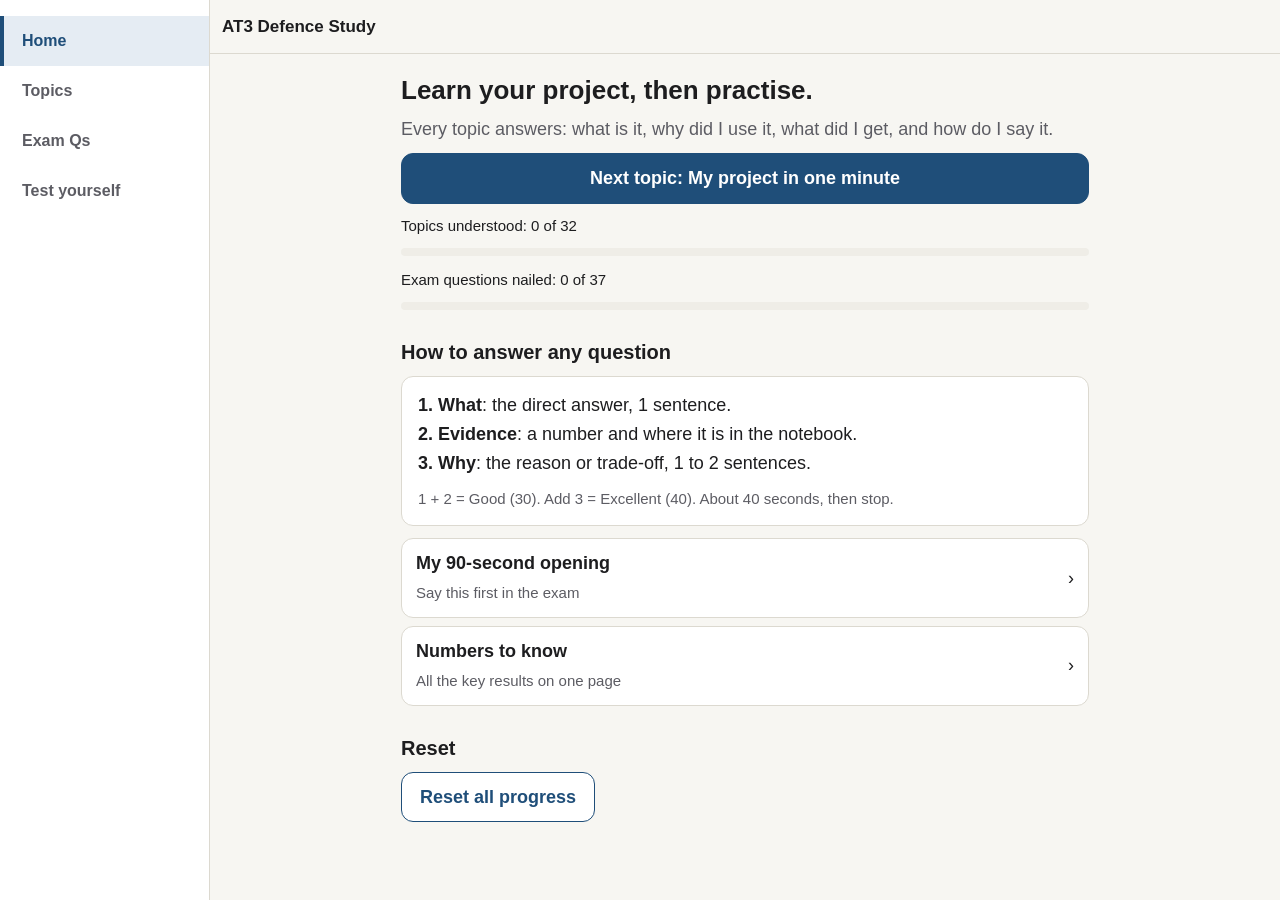
==== commit f9937610: "Rebuild app as simple topic-based learning: what it is, why used, what I got, how to say it Replaces" ====
--- a/index.html
+++ b/index.html
@@ -4,7 +4,7 @@
 <meta charset="utf-8">
 <meta name="viewport" content="width=device-width, initial-scale=1, viewport-fit=cover">
 <title>AT3 Defence Study</title>
-<meta name="description" content="Personal study app for the AT3 oral defence in 32130 Fundamentals of Data Analytics.">
+<meta name="description" content="Learn your AT3 diabetes project topic by topic, then practise the exam questions.">
 <meta name="theme-color" content="#f7f6f2">
 <meta name="apple-mobile-web-app-capable" content="yes">
 <meta name="mobile-web-app-capable" content="yes">
@@ -15,1091 +15,295 @@
 <link rel="manifest" href="manifest.webmanifest">
 <style>
 :root {
-  --bg: #f7f6f2;
-  --surface: #ffffff;
-  --surface-2: #efede7;
-  --text: #1d1d1f;
-  --muted: #5c5c63;
-  --line: #dcd9d0;
-  --accent: #1f4e79;          /* ink blue, 8.6:1 on white */
-  --accent-soft: #e5ecf3;
-  --right: #3d7556;
-  --right-soft: #e6f0ea;
-  --wrong: #a3443b;
-  --wrong-soft: #f6e6e3;
-  --radius: 10px;
-  --nav-h: 60px;
-  --side-w: 220px;
-  color-scheme: light;
+  --bg: #f7f6f2; --surface: #fff; --soft: #efede7; --text: #1d1d1f; --muted: #5c5c63;
+  --line: #dcd9d0; --accent: #1f4e79; --accent-soft: #e5ecf3;
+  --right: #3d7556; --right-soft: #e6f0ea; --wrong: #a3443b; --wrong-soft: #f6e6e3;
+  --r: 12px; --nav: 60px; color-scheme: light;
 }
 * { box-sizing: border-box; }
 [hidden] { display: none !important; }
-html { -webkit-text-size-adjust: 100%; }
-body {
-  margin: 0; background: var(--bg); color: var(--text);
-  font: 18px/1.6 -apple-system, BlinkMacSystemFont, "Segoe UI", Roboto, "Helvetica Neue", Arial, sans-serif;
-  touch-action: manipulation;
+body { margin: 0; background: var(--bg); color: var(--text); font: 18px/1.6 -apple-system, BlinkMacSystemFont, "Segoe UI", Roboto, Arial, sans-serif; touch-action: manipulation; -webkit-text-size-adjust: 100%; }
+button { font: inherit; color: inherit; touch-action: manipulation; }
+a { color: var(--accent); }
+:focus-visible { outline: 3px solid var(--accent); outline-offset: 2px; }
+main:focus { outline: none; }
+code, pre { font-family: ui-monospace, "SF Mono", Menlo, Consolas, monospace; }
+
+header { position: sticky; top: 0; z-index: 5; background: var(--bg); border-bottom: 1px solid var(--line); padding: calc(env(safe-area-inset-top) + 6px) 12px 6px; display: flex; align-items: center; gap: 6px; min-height: 54px; }
+header h1 { font-size: 17px; margin: 0; flex: 1; }
+.back { min-width: 48px; min-height: 44px; border: 0; background: none; color: var(--accent); font-size: 17px; cursor: pointer; text-align: left; }
+main { max-width: 40em; margin: 0 auto; padding: 16px 16px calc(var(--nav) + env(safe-area-inset-bottom) + 30px); }
+nav { position: fixed; left: 0; right: 0; bottom: 0; z-index: 9; display: flex; background: var(--surface); border-top: 1px solid var(--line); padding-bottom: env(safe-area-inset-bottom); }
+nav a { flex: 1; min-height: var(--nav); display: flex; align-items: center; justify-content: center; text-decoration: none; color: var(--muted); font-size: 14px; font-weight: 600; text-align: center; }
+nav a[aria-current] { color: var(--accent); box-shadow: inset 0 3px 0 var(--accent); }
+@media (min-width: 900px) {
+  nav { top: 0; right: auto; width: 210px; flex-direction: column; border-top: 0; border-right: 1px solid var(--line); padding-top: 16px; }
+  nav a { flex: none; justify-content: flex-start; padding: 0 22px; min-height: 50px; font-size: 16px; }
+  nav a[aria-current] { box-shadow: inset 4px 0 0 var(--accent); background: var(--accent-soft); }
+  header { margin-left: 210px; } main { padding-bottom: 40px; }
+  body > main { margin-left: max(226px, calc(210px + (100vw - 210px - 40em) / 2)); }
 }
-button, input, select { font: inherit; color: inherit; }
-button { touch-action: manipulation; }
-a { color: var(--accent); }
-:focus-visible { outline: 3px solid var(--accent); outline-offset: 2px; border-radius: 4px; }
-main:focus, main:focus-visible { outline: none; }
-code, pre, .mono { font-family: ui-monospace, "SF Mono", Menlo, Consolas, "Liberation Mono", monospace; }
-.skip { position: absolute; left: -9999px; }
-.skip:focus { left: 8px; top: 8px; background: var(--surface); padding: 8px 12px; z-index: 99; }
-
-/* ---------- layout ---------- */
-header.top {
-  position: sticky; top: 0; z-index: 10; background: var(--bg);
-  border-bottom: 1px solid var(--line);
-  padding: calc(env(safe-area-inset-top) + 8px) 16px 8px;
-  display: flex; align-items: center; gap: 8px; min-height: 56px;
-}
-header.top h1 { font-size: 17px; margin: 0; flex: 1; font-weight: 600; line-height: 1.3; }
-.backlink { min-width: 48px; min-height: 48px; display: inline-flex; align-items: center; background: none; border: 0; color: var(--accent); font-size: 17px; cursor: pointer; padding: 0 4px; }
-main { max-width: 40em; margin: 0 auto; padding: 16px 16px calc(var(--nav-h) + env(safe-area-inset-bottom) + 32px); }
-nav.main {
-  position: fixed; left: 0; right: 0; bottom: 0; z-index: 20; background: var(--surface);
-  border-top: 1px solid var(--line); display: flex;
-  padding: 0 env(safe-area-inset-right) env(safe-area-inset-bottom) env(safe-area-inset-left);
-}
-nav.main a { flex: 1; min-height: var(--nav-h); display: flex; align-items: center; justify-content: center; text-decoration: none; color: var(--muted); font-size: 14px; font-weight: 500; text-align: center; padding: 0 2px; }
-nav.main a[aria-current="page"] { color: var(--accent); font-weight: 700; box-shadow: inset 0 3px 0 var(--accent); }
-nav.main a.side-only { display: none; }
-@media (min-width: 900px) {
-  nav.main { top: 0; right: auto; width: var(--side-w); flex-direction: column; border-top: 0; border-right: 1px solid var(--line); padding: 20px 0; }
-  nav.main a, nav.main a.side-only { display: flex; flex: none; justify-content: flex-start; padding: 0 24px; font-size: 16px; min-height: 48px; }
-  nav.main a[aria-current="page"] { box-shadow: inset 4px 0 0 var(--accent); background: var(--accent-soft); }
-  nav.main .brand { display: block; padding: 0 24px 16px; font-weight: 700; color: var(--text); }
-  header.top, main { margin-left: var(--side-w); }
-  main { margin-left: max(var(--side-w), calc(var(--side-w) + (100vw - var(--side-w) - 40em) / 2 - 16px)); padding-bottom: 48px; }
-}
-nav.main .brand { display: none; }
-
-/* ---------- type and blocks ---------- */
+
 h2 { font-size: 26px; line-height: 1.25; margin: 4px 0 8px; }
-h3 { font-size: 20px; line-height: 1.3; margin: 24px 0 8px; }
-p { margin: 0 0 12px; }
-ul, ol { margin: 0 0 12px; padding-left: 22px; }
-li { margin-bottom: 4px; }
-.muted { color: var(--muted); }
-.small { font-size: 15px; }
-.card { background: var(--surface); border: 1px solid var(--line); border-radius: var(--radius); padding: 16px; margin: 0 0 12px; }
-.block { background: var(--surface); border: 1px solid var(--line); border-left: 4px solid var(--line); border-radius: var(--radius); padding: 12px 16px 4px; margin: 0 0 12px; }
-.block .label { display: block; font-size: 13px; font-weight: 700; letter-spacing: .06em; text-transform: uppercase; color: var(--muted); margin-bottom: 4px; }
-.block.k-plain { border-left-color: #8a8a91; }
-.block.k-project { border-left-color: var(--accent); }
-.block.k-say { border-left-color: var(--accent); background: var(--accent-soft); }
-.block.k-remember { border-left-color: #8a6d2f; }
-.block.k-point { border-left-color: #5c5c63; }
-.block.k-trap { border-left-color: var(--wrong); }
-.block.k-recall { border-left-color: var(--right); }
-.kicker { font-size: 14px; font-weight: 700; color: var(--accent); letter-spacing: .04em; text-transform: uppercase; }
-table.t { width: 100%; border-collapse: collapse; font-size: 15px; margin: 4px 0 12px; }
-table.t th, table.t td { border-bottom: 1px solid var(--line); padding: 6px 6px; text-align: left; vertical-align: top; }
-table.t th { font-size: 13px; color: var(--muted); }
-.tablewrap { overflow-x: auto; -webkit-overflow-scrolling: touch; }
-code.inline { background: var(--surface-2); padding: 1px 5px; border-radius: 4px; font-size: 15px; }
-
-/* ---------- controls ---------- */
-.btn { display: inline-flex; align-items: center; justify-content: center; min-height: 48px; padding: 10px 18px; border-radius: var(--radius); border: 1px solid var(--accent); background: var(--accent); color: #fff; font-weight: 600; cursor: pointer; text-decoration: none; text-align: center; line-height: 1.3; }
-.btn.secondary { background: var(--surface); color: var(--accent); }
-.btn.plain { background: var(--surface); color: var(--text); border-color: var(--line); }
-.btn.right { background: var(--right); border-color: var(--right); }
-.btn.wrong { background: var(--wrong); border-color: var(--wrong); }
-.btn.block-w { width: 100%; }
-.btn[disabled] { opacity: .45; cursor: default; }
-.row { display: flex; gap: 8px; flex-wrap: wrap; margin: 12px 0; }
-.row > .btn { flex: 1 1 140px; }
-.chips { display: flex; flex-wrap: wrap; gap: 8px; margin: 8px 0 12px; }
-.chip { min-height: 48px; padding: 8px 14px; border-radius: 24px; border: 1px solid var(--line); background: var(--surface); cursor: pointer; font-size: 16px; }
-.chip[aria-pressed="true"] { background: var(--accent); border-color: var(--accent); color: #fff; }
-.listbtn { display: flex; width: 100%; text-align: left; align-items: center; gap: 12px; min-height: 56px; padding: 10px 14px; background: var(--surface); border: 1px solid var(--line); border-radius: var(--radius); margin-bottom: 8px; cursor: pointer; text-decoration: none; color: var(--text); }
-.listbtn .grow { flex: 1; }
-.listbtn .meta { font-size: 14px; color: var(--muted); white-space: nowrap; }
-.tag { display: inline-block; font-size: 13px; font-weight: 600; padding: 1px 8px; border-radius: 12px; background: var(--surface-2); color: var(--muted); }
-.tag.got, .tag.excellent { background: var(--right-soft); color: var(--right); }
-.tag.review, .tag.missed { background: var(--wrong-soft); color: var(--wrong); }
-.tag.good { background: var(--accent-soft); color: var(--accent); }
-.tag.priority { background: #f3ead6; color: #6b5220; }
-input[type="search"] { width: 100%; min-height: 48px; padding: 10px 14px; border-radius: var(--radius); border: 1px solid var(--line); background: var(--surface); font-size: 18px; }
-.check { display: flex; gap: 12px; align-items: center; width: 100%; min-height: 52px; padding: 8px 12px; border: 1px solid var(--line); border-radius: var(--radius); background: var(--surface); margin-bottom: 8px; cursor: pointer; text-align: left; }
-.check .box { width: 24px; height: 24px; border: 2px solid var(--muted); border-radius: 5px; flex: none; position: relative; }
-.check[aria-pressed="true"] .box { background: var(--right); border-color: var(--right); }
-.check[aria-pressed="true"] .box::after { content: ""; position: absolute; left: 6px; top: 1px; width: 6px; height: 12px; border: solid #fff; border-width: 0 3px 3px 0; transform: rotate(45deg); }
-.status { padding: 10px 14px; border-radius: var(--radius); margin: 8px 0 12px; background: var(--surface-2); }
-.status.right { background: var(--right-soft); color: #234a35; }
-.status.wrong { background: var(--wrong-soft); color: #6d2a23; }
-
-/* progress bars (motion allowed) */
-.bar { height: 8px; background: var(--surface-2); border-radius: 4px; overflow: hidden; margin: 6px 0 10px; }
-.bar > i { display: block; height: 100%; background: var(--accent); width: 0; transition: width .4s ease; }
-.bar.warn > i { background: var(--wrong); }
-
-/* timer */
-.timer { font: 600 48px/1 ui-monospace, "SF Mono", Menlo, Consolas, monospace; text-align: center; margin: 8px 0 4px; }
-.timer.low { color: var(--wrong); }
-
-/* flashcard flip (motion allowed) */
-.flip { perspective: 1200px; margin: 8px 0 12px; }
-.flip-inner { position: relative; min-height: 280px; transition: transform .45s ease; transform-style: preserve-3d; }
-.flip.flipped .flip-inner { transform: rotateY(180deg); }
-.face { position: absolute; inset: 0; backface-visibility: hidden; -webkit-backface-visibility: hidden; background: var(--surface); border: 1px solid var(--line); border-radius: 14px; padding: 20px 18px; overflow: auto; display: flex; flex-direction: column; }
-.face.back { transform: rotateY(180deg); }
-.face .facelabel { font-size: 13px; font-weight: 700; letter-spacing: .06em; text-transform: uppercase; color: var(--muted); margin-bottom: 8px; }
-.face .q { font-size: 21px; font-weight: 600; line-height: 1.4; margin: auto 0; }
-.flipbtn { width: 100%; }
-.blank-gap { display: inline-block; min-width: 4em; border-bottom: 2px solid var(--accent); }
-.hl { background: #f3ead6; padding: 0 3px; border-radius: 3px; font-weight: 700; }
-.contrast { display: grid; grid-template-columns: 1fr 1fr; gap: 10px; }
-.contrast > div { background: var(--surface-2); border-radius: 8px; padding: 10px; font-size: 16px; }
-.contrast b { display: block; margin-bottom: 4px; }
-@media (max-width: 420px) { .contrast { grid-template-columns: 1fr; } }
-.boxes { display: flex; gap: 4px; margin-top: 8px; }
-.boxes i { flex: 1; height: 6px; border-radius: 3px; background: var(--surface-2); }
-.boxes i.on { background: var(--accent); }
-
-/* quiz */
-.opt { display: block; width: 100%; min-height: 52px; text-align: left; padding: 12px 14px; margin-bottom: 8px; border-radius: var(--radius); border: 2px solid var(--line); background: var(--surface); cursor: pointer; line-height: 1.4; }
-.opt.is-right { border-color: var(--right); background: var(--right-soft); }
-.opt.is-wrong { border-color: var(--wrong); background: var(--wrong-soft); }
-
-/* story gaps */
-.gap { display: inline; min-height: 0; padding: 0 6px; border: 0; border-bottom: 2px solid var(--accent); background: var(--accent-soft); color: transparent; border-radius: 3px; cursor: pointer; font-size: inherit; line-height: inherit; }
-.gap.shown { color: var(--accent); background: transparent; font-weight: 700; }
-.script p { font-size: 19px; }
-
-/* code */
-pre.code { background: #fbfaf7; border: 1px solid var(--line); border-radius: var(--radius); padding: 10px 0; overflow-x: auto; font-size: 14px; line-height: 1.55; margin: 4px 0 12px; }
-pre.code .ln { display: block; padding: 0 12px; white-space: pre; }
-pre.code button.ln { width: 100%; text-align: left; background: none; border: 0; font: inherit; cursor: pointer; min-height: 32px; }
-pre.code button.ln[aria-expanded="true"] { background: var(--accent-soft); }
-pre.code .note { display: block; white-space: normal; font-family: -apple-system, BlinkMacSystemFont, "Segoe UI", Roboto, sans-serif; font-size: 15px; background: var(--accent-soft); color: var(--text); padding: 6px 12px 8px 24px; border-left: 3px solid var(--accent); }
-.tk-com { color: #6b6b72; font-style: italic; }
-.tk-str { color: #7a4b12; }
-.tk-kw { color: #1f4e79; font-weight: 700; }
-.tk-num { color: #8a2f5a; }
-.tk-fn { color: #2d6b47; }
-
-@media (prefers-reduced-motion: reduce) {
-  .flip-inner, .bar > i { transition: none; }
-}
+h3 { font-size: 20px; margin: 26px 0 8px; }
+p { margin: 0 0 10px; }
+ul { margin: 0 0 10px; padding-left: 22px; } li { margin-bottom: 6px; }
+.muted { color: var(--muted); } .small { font-size: 15px; }
+.kicker { font-size: 13px; font-weight: 700; letter-spacing: .05em; text-transform: uppercase; color: var(--accent); }
+.card { background: var(--surface); border: 1px solid var(--line); border-radius: var(--r); padding: 14px 16px; margin: 0 0 12px; }
+.sec { background: var(--surface); border: 1px solid var(--line); border-radius: var(--r); padding: 12px 16px 4px; margin: 0 0 12px; border-left: 5px solid var(--line); }
+.sec .lbl { display: block; font-size: 13px; font-weight: 700; letter-spacing: .05em; text-transform: uppercase; color: var(--muted); margin-bottom: 4px; }
+.sec.what { border-left-color: #8a8a91; } .sec.why { border-left-color: var(--accent); } .sec.got { border-left-color: var(--right); }
+.sec.show { border-left-color: #6b5220; } .sec.say { border-left-color: var(--accent); background: var(--accent-soft); } .sec.rem { border-left-color: #8a6d2f; background: #f7f1e3; }
+.example { font-style: italic; color: var(--muted); }
+.btn { display: inline-flex; align-items: center; justify-content: center; min-height: 48px; padding: 10px 18px; border-radius: var(--r); border: 1px solid var(--accent); background: var(--accent); color: #fff; font-weight: 600; cursor: pointer; text-decoration: none; text-align: center; }
+.btn.light { background: var(--surface); color: var(--accent); }
+.btn.right { background: var(--right); border-color: var(--right); } .btn.wrong { background: var(--wrong); border-color: var(--wrong); }
+.btn.full { width: 100%; }
+.row { display: flex; gap: 8px; margin: 12px 0; } .row > .btn { flex: 1; }
+.item { display: flex; align-items: center; gap: 10px; width: 100%; min-height: 54px; padding: 10px 14px; background: var(--surface); border: 1px solid var(--line); border-radius: var(--r); margin-bottom: 8px; text-decoration: none; color: var(--text); }
+.item .grow { flex: 1; }
+.tag { font-size: 13px; font-weight: 600; padding: 2px 9px; border-radius: 12px; background: var(--soft); color: var(--muted); white-space: nowrap; }
+.tag.ok { background: var(--right-soft); color: var(--right); } .tag.again { background: var(--wrong-soft); color: var(--wrong); }
+.bar { height: 8px; background: var(--soft); border-radius: 4px; overflow: hidden; margin: 6px 0 12px; }
+.bar i { display: block; height: 100%; background: var(--accent); transition: width .4s; }
+pre.code { background: #fbfaf7; border: 1px solid var(--line); border-radius: 8px; padding: 10px 12px; overflow-x: auto; font-size: 13.5px; line-height: 1.55; margin: 6px 0 10px; }
+details { margin: 4px 0 10px; } summary { cursor: pointer; min-height: 44px; display: flex; align-items: center; color: var(--accent); font-weight: 600; }
+.notes li { font-size: 15px; } .notes code { font-size: 13px; background: var(--soft); padding: 1px 4px; border-radius: 4px; }
+.q { font-size: 20px; font-weight: 600; line-height: 1.4; }
+.timer { font: 600 40px/1 ui-monospace, Menlo, monospace; text-align: center; margin: 6px 0; }
+table { width: 100%; border-collapse: collapse; font-size: 15px; } td { border-bottom: 1px solid var(--line); padding: 7px 4px; vertical-align: top; } td:first-child { color: var(--muted); width: 38%; }
+@media (prefers-reduced-motion: reduce) { .bar i { transition: none; } }
 </style>
 </head>
 <body>
-<a href="#main" class="skip">Skip to content</a>
-<header class="top">
-  <button class="backlink" id="back" hidden aria-label="Back">&lsaquo; Back</button>
-  <h1 id="title">AT3 Defence Study</h1>
-</header>
-<nav class="main" id="nav" aria-label="Main"></nav>
+<header><button class="back" id="back" hidden aria-label="Back">&lsaquo; Back</button><h1 id="title">AT3 Defence Study</h1></header>
+<nav id="nav" aria-label="Main">
+  <a href="#/" data-tab="home">Home</a>
+  <a href="#/topics" data-tab="topics">Topics</a>
+  <a href="#/exam" data-tab="exam">Exam Qs</a>
+  <a href="#/test" data-tab="test">Test yourself</a>
+</nav>
 <main id="main" tabindex="-1"></main>
 
-<script>
-/* ============================================================
-   CONFIG: settings you may change. No game features.
-   ============================================================ */
-var CONFIG = {
-  storageKey: 'at3-defence-study-v1',
-  examTitle: 'AT3 Oral Defence',
-  newCardsPerSession: 10,          // new flashcards introduced per session
-  againAfter: 4,                   // "Didn't know" cards return after this many other cards
-  boxWeights: [8, 4, 2, 1, 0.5],   // draw weights for boxes 1 to 5 (box 5 = mastered)
-  quizRoundSize: 10,
-  answerSeconds: 40,               // Answer practice and Mock defence
-  storySeconds: 90,
-  mockSize: 8,
-  marksPerRating: { excellent: 40, good: 30, missed: 0 },  // self-rated estimate only
-  longAnswerWords: 80              // answers longer than this show their short version
-};
-
-/* ============================================================
-   CONTENT is filled by the five content files.
-   Shapes expected (every item has a stable id):
-   CONTENT.home     = { rubric:[{mark,name,sees,evidence}], plan:[{day,text}] }
-   CONTENT.parts    = [{ id, title }]
-   CONTENT.learn    = [{ id, part, title, plain:[items], project:[items], say:string|[items],
-                         remember:[items], point:{cells:[n], text}, trap?:string,
-                         recall:[{q,a}] (3) }]
-                      items: "text" | {list:[...]} | {table:{head:[...], rows:[[...]]}}
-                      inline marks: **bold**, `code`
-   CONTENT.glossary = [{ id, term, plain, lesson? }]
-   CONTENT.cards    = [{ id, lesson, cat:'numbers'|'models'|'concepts'|'prep'|'at2'|'rules',
-                         type:'qa'|'blank'|'contrast'|'sayit', priority?:true,
-                         q, a }]  blank: text with {{answer}} instead of q/a
-                                  contrast: q, pair:[{name,text},{name,text}]
-                                  sayit: q, what, evidence, why
-   CONTENT.quiz     = [{ id, set:'at3'|'at2', kind, q, options:[correct, closest wrong, ...],
-                         why, near, section, lesson }]
-   CONTENT.story    = { intro, blocks:[{id, text, plain, gaps:[...]}], closing, note }
-   CONTENT.practice = [{ id, group:'official'|'followup'|'at2', n, q, good, excellent,
-                         short?, show:{cells:[n], text}, lesson }]
-   CONTENT.code     = [{ id, title, cells:[n], section, lines:[{c, n?}], plain, say,
-                         output, lesson? }]
-   ============================================================ */
-var CONTENT = window.CONTENT || (window.CONTENT = {});
-</script>
-<script src="content-learn.js"></script>
-<script src="content-cards.js"></script>
-<script src="content-quiz.js"></script>
+<script>var CONTENT = window.CONTENT || (window.CONTENT = {});</script>
+<script src="content-topics.js"></script>
 <script src="content-practice.js"></script>
 <script src="content-code.js"></script>
 <script>
 (function () {
   'use strict';
-  var C = window.CONTENT;
-  var LEARN = C.learn || [], PARTS = C.parts || [], CARDS = C.cards || [], QUIZ = C.quiz || [],
-      PRACTICE = C.practice || [], CODE = C.code || [], GLOSSARY = C.glossary || [],
-      STORY = C.story || null, HOME = C.home || { rubric: [], plan: [] };
-
-  /* ---------------- helpers ---------------- */
+  var C = window.CONTENT, TOPICS = C.topics || [], GROUPS = C.groups || [], EXAM = C.practice || [], STORY = C.story, CODE = C.code || [], NUMBERS = C.numbers || [];
+  var KEY = 'at3-study-simple-v1', ANSWER_SECONDS = 40, STORY_SECONDS = 90, TEST_ROUND = 10;
+
+  /* ---------- helpers ---------- */
   function $(s, el) { return (el || document).querySelector(s); }
   function $$(s, el) { return Array.prototype.slice.call((el || document).querySelectorAll(s)); }
   function esc(s) { return String(s == null ? '' : s).replace(/&/g, '&amp;').replace(/</g, '&lt;').replace(/>/g, '&gt;').replace(/"/g, '&quot;').replace(/'/g, '&#39;'); }
-  // inline marks after escaping: **bold** and `code`
-  function fmt(s) {
-    return esc(s).replace(/\*\*([^*]+)\*\*/g, '<strong>$1</strong>').replace(/`([^`]+)`/g, '<code class="inline">$1</code>');
+  function fmt(s) { return esc(s).replace(/\*\*([^*]+)\*\*/g, '<strong>$1</strong>').replace(/`([^`]+)`/g, '<code>$1</code>'); }
+  function list(arr) { arr = [].concat(arr || []); return arr.length > 1 ? '<ul>' + arr.map(function (x) { return '<li>' + fmt(x) + '</li>'; }).join('') + '</ul>' : '<p>' + fmt(arr[0] || '') + '</p>'; }
+  function sec(cls, label, html) { return '<section class="sec ' + cls + '"><span class="lbl">' + label + '</span>' + html + '</section>'; }
+  function byId(arr, id) { for (var i = 0; i < arr.length; i++) if (arr[i].id === id) return arr[i]; return null; }
+  function shuffle(a) { a = a.slice(); for (var i = a.length - 1; i > 0; i--) { var j = Math.floor(Math.random() * (i + 1)), t = a[i]; a[i] = a[j]; a[j] = t; } return a; }
+  function mmss(ms) { var s = Math.ceil(ms / 1000); return Math.floor(s / 60) + ':' + String(s % 60).padStart(2, '0'); }
+  function bar(f) { return '<div class="bar" role="progressbar" aria-valuenow="' + Math.round(f * 100) + '" aria-valuemin="0" aria-valuemax="100"><i style="width:' + (f * 100).toFixed(1) + '%"></i></div>'; }
+  function cellsText(c) { return c && c.length ? (c.length > 1 ? 'Cells ' : 'Cell ') + c.join(', ') : ''; }
+
+  /* ---------- saved progress (try/catch so the app still works if storage is blocked) ---------- */
+  function fresh() { return { topics: {}, exam: {}, test: {} }; }
+  var S = fresh();
+  try { var raw = localStorage.getItem(KEY); if (raw) { var p = JSON.parse(raw); for (var k in p) S[k] = p[k]; } } catch (e) { /* storage blocked */ }
+  function save() { try { localStorage.setItem(KEY, JSON.stringify(S)); } catch (e) { /* storage blocked */ } }
+
+  /* ---------- speech + timer (timer uses timestamps, so it stays right if iOS pauses the page) ---------- */
+  var canSpeak = 'speechSynthesis' in window;
+  function speak(t) { if (!canSpeak) return; try { speechSynthesis.cancel(); var u = new SpeechSynthesisUtterance(t.replace(/\*\*/g, '')); u.rate = 0.95; speechSynthesis.speak(u); } catch (e) { /* ignore */ } }
+  var stops = [];
+  function countdown(sec, el, done) {
+    var end = Date.now() + sec * 1000, iv;
+    function tick() { var left = Math.max(0, end - Date.now()); el.textContent = mmss(left); if (left <= 0) { stop(); done(); } }
+    function stop() { clearInterval(iv); document.removeEventListener('visibilitychange', tick); }
+    iv = setInterval(tick, 250); document.addEventListener('visibilitychange', tick); tick(); stops.push(stop); return stop;
   }
-  function items(arr) {
-    if (arr == null) return '';
-    if (!Array.isArray(arr)) arr = [arr];
-    return arr.map(function (it) {
-      if (typeof it === 'string') return '<p>' + fmt(it) + '</p>';
-      if (it.list) return '<ul>' + it.list.map(function (li) { return '<li>' + fmt(li) + '</li>'; }).join('') + '</ul>';
-      if (it.table) return table(it.table);
-      return '';
+
+  /* ---------- pages ---------- */
+  var P = {};
+  function nextTopic() { for (var i = 0; i < TOPICS.length; i++) if (S.topics[TOPICS[i].id] !== 'ok') return TOPICS[i]; return null; }
+
+  P.home = function () {
+    var done = TOPICS.filter(function (t) { return S.topics[t.id] === 'ok'; }).length, nt = nextTopic();
+    var nailed = EXAM.filter(function (q) { return S.exam[q.id] === 'ok'; }).length;
+    return { title: 'AT3 Defence Study', html:
+      '<h2>Learn your project, then practise.</h2>' +
+      '<p class="muted">Every topic answers: what is it, why did I use it, what did I get, and how do I say it.</p>' +
+      (nt ? '<a class="btn full" href="#/topic/' + nt.id + '">Next topic: ' + esc(nt.title) + '</a>' : '<a class="btn full" href="#/exam">All topics done. Practise the exam questions</a>') +
+      '<p class="small" style="margin-top:10px">Topics understood: ' + done + ' of ' + TOPICS.length + '</p>' + bar(TOPICS.length ? done / TOPICS.length : 0) +
+      '<p class="small">Exam questions nailed: ' + nailed + ' of ' + EXAM.length + '</p>' + bar(EXAM.length ? nailed / EXAM.length : 0) +
+      '<h3>How to answer any question</h3><div class="card"><p><strong>1. What</strong>: the direct answer, 1 sentence.<br><strong>2. Evidence</strong>: a number and where it is in the notebook.<br><strong>3. Why</strong>: the reason or trade-off, 1 to 2 sentences.</p><p class="small muted" style="margin:0">1 + 2 = Good (30). Add 3 = Excellent (40). About 40 seconds, then stop.</p></div>' +
+      '<a class="item" href="#/story"><span class="grow"><strong>My 90-second opening</strong><br><span class="small muted">Say this first in the exam</span></span>&rsaquo;</a>' +
+      '<a class="item" href="#/numbers"><span class="grow"><strong>Numbers to know</strong><br><span class="small muted">All the key results on one page</span></span>&rsaquo;</a>' +
+      '<h3>Reset</h3><button class="btn light" id="reset">Reset all progress</button>',
+      after: function (m) { $('#reset', m).onclick = function () { if (confirm('Reset all progress? This cannot be undone.')) { S = fresh(); save(); render(); } }; } };
+  };
+
+  P.topics = function () {
+    return { title: 'Topics', html: '<h2>Topics</h2><p class="muted">Work from top to bottom. Mark a topic "I understand" when you can explain it out loud.</p>' +
+      GROUPS.map(function (g) {
+        return '<h3>' + esc(g.title) + '</h3>' + TOPICS.filter(function (t) { return t.group === g.id; }).map(function (t) {
+          var st = S.topics[t.id];
+          return '<a class="item" href="#/topic/' + t.id + '"><span class="grow">' + esc(t.title) + '</span>' + (st === 'ok' ? '<span class="tag ok">Understood</span>' : st === 'again' ? '<span class="tag again">Review</span>' : '') + '</a>';
+        }).join('');
+      }).join('') };
+  };
+
+  P.topic = function (id) {
+    var i = -1; TOPICS.forEach(function (t, k) { if (t.id === id) i = k; });
+    if (i < 0) return P.missing();
+    var t = TOPICS[i], prev = TOPICS[i - 1], next = TOPICS[i + 1], sh = t.show || {}, step = sh.code ? byId(CODE, sh.code) : null;
+    var code = step ? '<pre class="code" aria-label="Notebook code">' + step.lines.map(function (l) { return esc(l.c); }).join('\n') + '</pre>' +
+      '<details><summary>Explain the code line by line</summary><ul class="notes">' + step.lines.filter(function (l) { return l.n; }).map(function (l) { var c = l.c.trim(); return '<li><code>' + esc(c.slice(0, 48)) + (c.length > 48 ? '…' : '') + '</code><br>' + fmt(l.n) + '</li>'; }).join('') + '</ul></details>' : '';
+    var checks = (t.check || []).map(function (c, k) {
+      return '<div class="card"><p><strong>' + fmt(c.q) + '</strong></p><button class="btn light full" data-reveal="' + k + '">Say it out loud, then tap to check</button><p data-ans="' + k + '" hidden style="margin-top:10px">' + fmt(c.a) + '</p></div>';
     }).join('');
-  }
-  function table(t) {
-    return '<div class="tablewrap"><table class="t">' + (t.caption ? '<caption class="muted small" style="text-align:left">' + fmt(t.caption) + '</caption>' : '') +
-      '<thead><tr>' + t.head.map(function (h) { return '<th scope="col">' + fmt(h) + '</th>'; }).join('') + '</tr></thead><tbody>' +
-      t.rows.map(function (r) { return '<tr>' + r.map(function (c) { return '<td>' + fmt(c) + '</td>'; }).join('') + '</tr>'; }).join('') +
-      '</tbody></table></div>';
-  }
-  function plainText(arr) {
-    if (arr == null) return '';
-    if (!Array.isArray(arr)) arr = [arr];
-    return arr.map(function (it) { return typeof it === 'string' ? it : it.list ? it.list.join('. ') : ''; }).join(' ').replace(/\*\*|`/g, '');
-  }
-  function shuffle(a) { a = a.slice(); for (var i = a.length - 1; i > 0; i--) { var j = Math.floor(Math.random() * (i + 1)); var t = a[i]; a[i] = a[j]; a[j] = t; } return a; }
-  function byId(list, id) { for (var i = 0; i < list.length; i++) if (list[i].id === id) return list[i]; return null; }
-  function words(s) { return String(s || '').trim().split(/\s+/).filter(Boolean).length; }
-  function mmss(ms) { var s = Math.ceil(ms / 1000); return Math.floor(s / 60) + ':' + String(s % 60).padStart(2, '0'); }
-  function plural(n, one, many) { return n + ' ' + (n === 1 ? one : (many || one + 's')); }
-  function block(kind, label, html) { return '<section class="block k-' + kind + '" aria-label="' + esc(label) + '"><span class="label">' + esc(label) + '</span>' + html + '</section>'; }
-  function cellText(cells) { return (cells || []).length ? (cells.length > 1 ? 'Cells ' : 'Cell ') + cells.join(', ') : ''; }
-  function codeStepForCell(cell) { for (var i = 0; i < CODE.length; i++) if ((CODE[i].cells || []).indexOf(cell) >= 0) return i; return -1; }
-
-  /* ---------------- storage ---------------- */
-  var storageOK = true;
-  function blank() { return { lessons: {}, recall: {}, cards: {}, quiz: { stats: {}, weak: [], rounds: [] }, practice: {}, story: { runs: 0, ratings: [] }, mocks: [] }; }
-  var S = blank();
-  try {
-    var raw = localStorage.getItem(CONFIG.storageKey);
-    if (raw) { var parsed = JSON.parse(raw); for (var k in parsed) S[k] = parsed[k]; }
-  } catch (e) { storageOK = false; }
-  function save() { try { localStorage.setItem(CONFIG.storageKey, JSON.stringify(S)); } catch (e) { storageOK = false; } }
-
-  /* ---------------- speech ---------------- */
-  var canSpeak = 'speechSynthesis' in window && typeof window.SpeechSynthesisUtterance === 'function';
-  function speak(text) {
-    if (!canSpeak) return;
-    try { speechSynthesis.cancel(); var u = new SpeechSynthesisUtterance(text.replace(/\*\*|`/g, '')); u.rate = 0.95; speechSynthesis.speak(u); } catch (e) { /* ignore */ }
-  }
-  function stopSpeaking() { if (canSpeak) try { speechSynthesis.cancel(); } catch (e) { /* ignore */ } }
-
-  /* ---------------- countdown (timestamp based) ---------------- */
-  var cleanups = [];
-  function countdown(seconds, onTick, onEnd) {
-    var end = Date.now() + seconds * 1000, done = false, iv;
-    function tick() {
-      var left = Math.max(0, end - Date.now());
-      onTick(left);
-      if (left <= 0 && !done) { finish(); onEnd(); }
+    return { title: t.title, back: '#/topics', html:
+      '<div class="kicker">' + esc((byId(GROUPS, t.group) || {}).title || '') + '</div><h2>' + esc(t.title) + '</h2>' +
+      sec('what', 'What is it?', list(t.what) + (t.example ? '<p class="example">Example: ' + fmt(t.example) + '</p>' : '')) +
+      sec('why', 'Why did I use it?', list(t.why)) +
+      sec('got', 'What did I get?', list(t.got)) +
+      sec('show', 'Show it in the notebook', (cellsText(sh.cells) ? '<p><strong>' + cellsText(sh.cells) + '</strong></p>' : '') + code + (sh.point ? '<p>Point at: ' + fmt(sh.point) + '</p>' : '')) +
+      sec('say', 'Say it in the exam', '<p>' + fmt(t.say) + '</p>' + (canSpeak ? '<p><button class="btn light" id="listen">Listen</button></p>' : '')) +
+      sec('rem', 'Remember', '<p><strong>' + fmt(t.remember) + '</strong></p>') +
+      '<h3>Check yourself</h3>' + checks +
+      '<div class="row"><button class="btn right" data-mark="ok">I understand</button><button class="btn wrong" data-mark="again">Review later</button></div>' +
+      '<div class="row">' + (prev ? '<a class="btn light" href="#/topic/' + prev.id + '">&lsaquo; Previous</a>' : '') + (next ? '<a class="btn light" href="#/topic/' + next.id + '">Next &rsaquo;</a>' : '') + '</div>',
+      after: function (m) {
+        var ls = $('#listen', m); if (ls) ls.onclick = function () { speak(t.say); };
+        $$('[data-reveal]', m).forEach(function (b) { b.onclick = function () { $('[data-ans="' + b.dataset.reveal + '"]', m).hidden = false; b.hidden = true; }; });
+        $$('[data-mark]', m).forEach(function (b) { b.onclick = function () { S.topics[t.id] = b.dataset.mark; save(); location.hash = b.dataset.mark === 'ok' && next ? '#/topic/' + next.id : '#/topics'; }; });
+      } };
+  };
+
+  var GROUP_NAMES = { official: 'The 5 official questions', followup: 'Follow-up questions', at2: 'AT2 questions' };
+  P.exam = function () {
+    return { title: 'Exam questions', html: '<h2>Exam questions</h2><p class="muted">Read the question, answer out loud (about 40 seconds), then check the model answer.</p>' +
+      Object.keys(GROUP_NAMES).map(function (g) {
+        return '<h3>' + GROUP_NAMES[g] + '</h3>' + EXAM.filter(function (q) { return q.group === g; }).map(function (q) {
+          var st = S.exam[q.id];
+          return '<a class="item" href="#/q/' + q.id + '"><span class="grow">' + fmt(q.q) + '</span>' + (st === 'ok' ? '<span class="tag ok">Nailed</span>' : st === 'again' ? '<span class="tag again">Practise</span>' : '') + '</a>';
+        }).join('');
+      }).join('') };
+  };
+
+  P.question = function (id) {
+    var i = -1; EXAM.forEach(function (q, k) { if (q.id === id) i = k; });
+    if (i < 0) return P.missing();
+    var q = EXAM[i], next = EXAM[i + 1], sh = q.show || {}, topic = byId(TOPICS, q.topic);
+    var where = cellsText(sh.cells) ? '<strong>' + cellsText(sh.cells) + '</strong>' + (sh.text ? ': ' + fmt(sh.text) : '') : (sh.text ? fmt(sh.text) : 'No cell. Answer from memory.');
+    return { title: GROUP_NAMES[q.group], back: '#/exam', html:
+      '<div class="card"><p class="q" style="margin:0">' + fmt(q.q) + '</p></div>' +
+      '<div class="card"><div class="timer" id="tm">' + mmss(ANSWER_SECONDS * 1000) + '</div><button class="btn light full" id="go">Start 40 seconds and answer out loud</button></div>' +
+      '<button class="btn full" id="show">Show the model answer</button>' +
+      '<div id="ans" hidden style="margin-top:12px">' +
+        sec('say', 'Good answer (What + Evidence)', '<p>' + fmt(q.good) + '</p>') +
+        sec('why', 'Excellent add-on (Why)', '<p>' + fmt(q.excellent) + '</p>') +
+        (q.short ? sec('rem', 'Short version', '<p>' + fmt(q.short) + '</p>') : '') +
+        sec('show', 'Point at', '<p>' + where + '</p>') +
+        (canSpeak ? '<button class="btn light full" id="listen">Listen to the answer</button>' : '') +
+        '<div class="row"><button class="btn right" data-mark="ok">Nailed it</button><button class="btn wrong" data-mark="again">Practise again</button></div>' +
+        (topic ? '<p class="small">Learn the topic: <a href="#/topic/' + topic.id + '">' + esc(topic.title) + '</a></p>' : '') +
+      '</div>',
+      after: function (m) {
+        var stop = null;
+        $('#go', m).onclick = function (e) { e.target.hidden = true; stop = countdown(ANSWER_SECONDS, $('#tm', m), function () { $('#show', m).click(); }); };
+        $('#show', m).onclick = function (e) { if (stop) stop(); e.target.hidden = true; $('#ans', m).hidden = false; };
+        var ls = $('#listen', m); if (ls) ls.onclick = function () { speak(q.good + ' ' + q.excellent); };
+        $$('[data-mark]', m).forEach(function (b) { b.onclick = function () { S.exam[q.id] = b.dataset.mark; save(); location.hash = next ? '#/q/' + next.id : '#/exam'; }; });
+      } };
+  };
+
+  /* Test yourself: 10 quick questions from the topics' "Check yourself". Misses come back first. */
+  var round = null;
+  function allChecks() { var out = []; TOPICS.forEach(function (t) { (t.check || []).forEach(function (c, k) { out.push({ id: t.id + ':' + k, topic: t, q: c.q, a: c.a }); }); }); return out; }
+  P.test = function () {
+    if (!round) {
+      var all = allChecks();
+      var miss = shuffle(all.filter(function (x) { var s = S.test[x.id]; return s && s.miss > s.hit; }));
+      var unseen = shuffle(all.filter(function (x) { return !S.test[x.id]; }));
+      var rest = shuffle(all.filter(function (x) { return miss.indexOf(x) < 0 && unseen.indexOf(x) < 0; }));
+      round = { qs: miss.concat(unseen, rest).slice(0, TEST_ROUND), i: 0, knew: 0, shown: false };
     }
-    function finish() { done = true; clearInterval(iv); document.removeEventListener('visibilitychange', tick); }
-    iv = setInterval(tick, 250);
-    document.addEventListener('visibilitychange', tick);
-    tick();
-    var api = { stop: function () { if (!done) finish(); }, running: function () { return !done; } };
-    cleanups.push(api.stop);
-    return api;
-  }
-  function timerHtml(id) { return '<div class="timer" id="' + id + '" role="timer" aria-label="Time left">' + mmss(CONFIG.answerSeconds * 1000) + '</div>'; }
-
-  /* ---------------- shared bits ---------------- */
-  function bar(frac, cls) { return '<div class="bar ' + (cls || '') + '" role="progressbar" aria-valuemin="0" aria-valuemax="100" aria-valuenow="' + Math.round(frac * 100) + '"><i style="width:' + (frac * 100).toFixed(1) + '%"></i></div>'; }
-  function fillBars(root) { /* progress fill animates in after paint */ requestAnimationFrame(function () { $$('.bar > i', root).forEach(function (i) { var w = i.style.width; i.style.width = '0'; requestAnimationFrame(function () { i.style.width = w; }); }); }); }
-  function emptyNote(what) { return '<div class="card muted">No ' + esc(what) + ' loaded yet. Add the content file and refresh.</div>'; }
-  function lessonLink(id, text) { var l = byId(LEARN, id); return l ? '<a href="#/learn/' + esc(id) + '">' + esc(text || ('Open lesson: ' + l.title)) + '</a>' : ''; }
-
-  /* =========================================================
-     PAGES
-     ========================================================= */
-  var pages = {};
-  var MODES = [
-    { href: '#/learn', name: 'Learn', desc: 'Lessons from zero, in order. Start here.' },
-    { href: '#/story', name: 'Story', desc: 'Your 90-second opening, in 3 stages.' },
-    { href: '#/cards', name: 'Flashcards', desc: 'Short facts and numbers, spaced repetition.' },
-    { href: '#/quiz', name: 'Quiz', desc: 'Four-option questions in rounds of 10.' },
-    { href: '#/practice', name: 'Answer practice', desc: 'Answer exam questions out loud in 40 seconds.' },
-    { href: '#/code', name: 'Code walkthrough', desc: 'Step through the notebook cells you will show.' },
-    { href: '#/progress', name: 'Progress', desc: 'Counts, weakest items and Mock defence.' }
-  ];
-
-  function nextUp() {
-    for (var i = 0; i < LEARN.length; i++) if (S.lessons[LEARN[i].id] !== 'got') return { href: '#/learn/' + LEARN[i].id, label: 'Next lesson: ' + LEARN[i].title };
-    var due = CARDS.filter(function (c) { var s = S.cards[c.id]; return !s || s.box <= 2; }).length;
-    if (due) return { href: '#/cards', label: 'Flashcards: ' + plural(due, 'card') + ' new or in box 1 to 2' };
-    return { href: '#/practice', label: 'Answer practice' };
-  }
-
-  pages.home = function () {
-    var nu = nextUp();
-    var got = LEARN.filter(function (l) { return S.lessons[l.id] === 'got'; }).length;
-    return {
-      title: CONFIG.examTitle,
-      html:
-        '<h2>' + esc(CONFIG.examTitle) + '</h2>' +
-        '<p class="muted">Learn your project from zero, then practise every likely question out loud.</p>' +
-        (LEARN.length ? '<a class="btn block-w" href="' + nu.href + '">' + esc(nu.label) + '</a>' + '<p class="small muted" style="margin-top:8px">Lessons marked "Got it": ' + got + ' of ' + LEARN.length + '</p>' + bar(LEARN.length ? got / LEARN.length : 0) : emptyNote('lessons')) +
-        (storageOK ? '' : '<div class="status wrong">This browser is blocking storage. The app works, but progress will not be kept after you close it.</div>') +
-        '<h3>The 7 modes, in learning order</h3>' +
-        MODES.map(function (m, i) { return '<a class="listbtn" href="' + m.href + '"><span class="tag">' + (i + 1) + '</span><span class="grow"><strong>' + esc(m.name) + '</strong><br><span class="small muted">' + esc(m.desc) + '</span></span></a>'; }).join('') +
-        (HOME.rubric && HOME.rubric.length ? '<h3>How you are marked</h3>' + table({ head: ['Mark', 'What the marker sees', 'Your evidence'], rows: HOME.rubric.map(function (r) { return ['**' + r.mark + ' ' + r.name + '**', r.sees, r.evidence]; }) }) : '') +
-        (HOME.plan && HOME.plan.length ? '<h3>5-day practice plan</h3>' + table({ head: ['Day', 'Practice'], rows: HOME.plan.map(function (p) { return [String(p.day), p.text]; }) }) : '') +
-        '<h3>Reset</h3><button class="btn plain" id="reset">Reset all progress</button>',
-      after: function (root) {
-        fillBars(root);
-        $('#reset', root).onclick = function () {
-          if (confirm('Reset all progress? Lessons, cards, quiz, practice and story marks will be cleared. This cannot be undone.')) { S = blank(); save(); render(); }
-        };
-      }
-    };
-  };
-
-  /* ---------------- LEARN ---------------- */
-  pages.learn = function () {
-    if (!LEARN.length) return { title: 'Learn', html: '<h2>Learn</h2>' + emptyNote('lessons') };
-    var got = LEARN.filter(function (l) { return S.lessons[l.id] === 'got'; }).length;
-    var parts = PARTS.length ? PARTS : [{ id: '', title: 'Lessons' }];
-    return {
-      title: 'Learn',
-      html: '<h2>Learn</h2><p class="muted">Work from top to bottom. Each lesson: In plain words, In my project, Say it, Remember it, Point at, then Cover and recall.</p>' +
-        '<p class="small">' + got + ' of ' + LEARN.length + ' lessons marked "Got it".</p>' + bar(got / LEARN.length) +
-        parts.map(function (p) {
-          var ls = LEARN.filter(function (l) { return !p.id || l.part === p.id; });
-          if (!ls.length) return '';
-          return '<h3>' + esc(p.title) + '</h3>' + ls.map(function (l) {
-            var st = S.lessons[l.id];
-            return '<a class="listbtn" href="#/learn/' + esc(l.id) + '"><span class="grow">' + esc(l.title) + '</span>' +
-              (st === 'got' ? '<span class="tag got">Got it</span>' : st === 'review' ? '<span class="tag review">Review again</span>' : '') + '</a>';
-          }).join('');
-        }).join('') +
-        '<h3>Glossary</h3><a class="listbtn" href="#/glossary"><span class="grow">Every jargon word, in plain words</span><span class="meta">' + GLOSSARY.length + ' terms</span></a>',
-      after: fillBars
-    };
-  };
-
-  pages.lesson = function (id) {
-    var i = -1; for (var k = 0; k < LEARN.length; k++) if (LEARN[k].id === id) i = k;
-    if (i < 0) return pages.notFound();
-    var l = LEARN[i], prev = LEARN[i - 1], next = LEARN[i + 1];
-    var part = byId(PARTS, l.part);
-    var linked = CARDS.filter(function (c) { return c.lesson === l.id; }).length;
-    var pt = l.point || {};
-    var step = (pt.cells || []).length ? codeStepForCell(pt.cells[0]) : -1;
-    var recall = (l.recall || []).map(function (r, j) {
-      var key = l.id + ':' + j, st = S.recall[key];
-      return '<div class="card" data-recall="' + j + '"><p><strong>' + fmt(r.q) + '</strong></p>' +
-        '<p class="small muted">Say your answer out loud first.</p>' +
-        '<button class="btn secondary block-w" data-reveal>Reveal answer</button>' +
-        '<div data-ans hidden><p style="margin-top:12px">' + fmt(r.a) + '</p>' +
-        '<div class="row"><button class="btn right" data-mark="got" aria-pressed="' + (st === 'got') + '">Got it</button><button class="btn wrong" data-mark="not" aria-pressed="' + (st === 'not') + '">Not yet</button></div></div>' +
-        (st ? '<p class="small muted" data-last>Last time: ' + (st === 'got' ? 'Got it' : 'Not yet') + '</p>' : '') + '</div>';
-    }).join('');
-    return {
-      title: 'Lesson ' + (i + 1) + ' of ' + LEARN.length, back: '#/learn',
-      html: '<div class="kicker">' + esc(part ? part.title : '') + ' · Lesson ' + (i + 1) + '</div><h2>' + esc(l.title) + '</h2>' +
-        block('plain', 'In plain words', items(l.plain)) +
-        block('project', 'In my project', items(l.project)) +
-        block('say', 'Say it', items(l.say) + (canSpeak ? '<p><button class="btn secondary" data-listen>Listen</button></p>' : '')) +
-        block('remember', 'Remember it', items(l.remember)) +
-        (l.trap ? block('trap', 'Common mistake or trap', items(l.trap)) : '') +
-        block('point', 'Point at', '<p>' + (cellText(pt.cells) ? '<strong>' + esc(cellText(pt.cells)) + '</strong>. ' : '') + fmt(pt.text || '') + '</p>' +
-          (step >= 0 ? '<p><a href="#/code/' + (step + 1) + '">Open this step in Code walkthrough</a></p>' : '')) +
-        block('recall', 'Cover and recall', '<p class="small">Try each one out loud, then tap to check.</p>' + recall) +
-        '<h3>Mark this lesson</h3><div class="row"><button class="btn right" data-lesson="got" aria-pressed="' + (S.lessons[l.id] === 'got') + '">Got it</button><button class="btn wrong" data-lesson="review" aria-pressed="' + (S.lessons[l.id] === 'review') + '">Review again</button></div>' +
-        '<div id="lessonStatus" role="status"></div>' +
-        (linked ? '<a class="btn secondary block-w" href="#/cards/session?lesson=' + esc(l.id) + '">Practise this lesson\'s ' + linked + ' flashcards</a>' : '') +
-        '<div class="row">' + (prev ? '<a class="btn plain" href="#/learn/' + esc(prev.id) + '">&lsaquo; Previous</a>' : '') + (next ? '<a class="btn plain" href="#/learn/' + esc(next.id) + '">Next &rsaquo;</a>' : '<a class="btn plain" href="#/glossary">Glossary &rsaquo;</a>') + '</div>',
-      after: function (root) {
-        var ls = $('[data-listen]', root);
-        if (ls) ls.onclick = function () { speak(plainText(l.say)); };
-        $$('[data-recall]', root).forEach(function (card) {
-          var j = card.getAttribute('data-recall');
-          $('[data-reveal]', card).onclick = function (e) { $('[data-ans]', card).hidden = false; e.currentTarget.hidden = true; };
-          $$('[data-mark]', card).forEach(function (b) {
-            b.onclick = function () {
-              S.recall[l.id + ':' + j] = b.getAttribute('data-mark'); save();
-              $$('[data-mark]', card).forEach(function (x) { x.setAttribute('aria-pressed', String(x === b)); });
-            };
-          });
-        });
-        $$('[data-lesson]', root).forEach(function (b) {
-          b.onclick = function () {
-            var v = b.getAttribute('data-lesson'); S.lessons[l.id] = v; save();
-            $$('[data-lesson]', root).forEach(function (x) { x.setAttribute('aria-pressed', String(x === b)); });
-            $('#lessonStatus', root).innerHTML = '<div class="status ' + (v === 'got' ? 'right' : 'wrong') + '">' +
-              (v === 'got' ? 'Marked "Got it".' + (next ? ' Next: ' + esc(next.title) + '.' : '') : 'Marked "Review again". It will show in Progress under weakest items.') + '</div>';
-          };
-        });
-      }
-    };
-  };
-
-  var glossQuery = '';
-  pages.glossary = function () {
-    var list = GLOSSARY.slice().sort(function (a, b) { return a.term.toLowerCase() < b.term.toLowerCase() ? -1 : 1; });
-    return {
-      title: 'Glossary', back: '#/learn',
-      html: '<h2>Glossary</h2><p class="muted">Every jargon word, A to Z.</p>' +
-        '<label for="gq" class="small">Search</label><input type="search" id="gq" value="' + esc(glossQuery) + '" autocomplete="off" autocapitalize="off" spellcheck="false">' +
-        '<div id="glist" style="margin-top:12px"></div>',
-      after: function (root) {
-        var inp = $('#gq', root), out = $('#glist', root);
-        function draw() {
-          var q = inp.value.trim().toLowerCase(); glossQuery = inp.value;
-          var hits = list.filter(function (g) { return !q || (g.term + ' ' + g.plain).toLowerCase().indexOf(q) >= 0; });
-          out.innerHTML = hits.length ? hits.map(function (g) {
-            return '<div class="card"><strong>' + esc(g.term) + '</strong>' + block('plain', 'In plain words', '<p>' + fmt(g.plain) + '</p>') + (g.lesson ? '<p class="small">' + lessonLink(g.lesson) + '</p>' : '') + '</div>';
-          }).join('') : (GLOSSARY.length ? '<p class="muted">No term matches "' + esc(inp.value) + '".</p>' : emptyNote('glossary terms'));
-        }
-        inp.oninput = draw; draw();
-      }
-    };
-  };
-
-  /* ---------------- STORY ---------------- */
-  var storyStage = 'read';
-  pages.story = function () {
-    if (!STORY) return { title: 'Story', html: '<h2>Story</h2>' + emptyNote('story') };
-    var tabs = [['read', 'a) Read'], ['gaps', 'b) Fill the gaps'], ['memory', 'c) From memory']];
-    var body = '';
-    if (storyStage === 'read') {
-      body = STORY.blocks.map(function (b, i) {
-        return '<div class="card"><p class="kicker">Part ' + (i + 1) + '</p><div class="script"><p>' + fmt(b.text) + '</p></div>' +
-          '<details><summary class="small" style="min-height:48px;display:flex;align-items:center;cursor:pointer">In plain words</summary>' + block('plain', 'In plain words', '<p>' + fmt(b.plain) + '</p>') + '</details></div>';
-      }).join('') + '<div class="card script"><p><strong>' + fmt(STORY.closing) + '</strong></p></div>';
-    } else if (storyStage === 'gaps') {
-      body = '<p class="small muted">Say the hidden words out loud, then tap a gap to check it.</p>' +
-        STORY.blocks.map(function (b, i) { return '<div class="card script"><p class="kicker">Part ' + (i + 1) + '</p><p>' + gapText(b.text, b.gaps || []) + '</p></div>'; }).join('') +
-        '<div class="card script"><p><strong>' + fmt(STORY.closing) + '</strong></p></div><button class="btn plain" id="hideAll">Hide all gaps again</button>';
-    } else {
-      body = '<p class="small muted">The script is hidden. Start the countdown and say it out loud. Tap Stop when you finish.</p>' +
-        '<div class="card"><div class="timer" id="stimer" role="timer" aria-label="Time left">' + mmss(CONFIG.storySeconds * 1000) + '</div>' +
-        '<div class="row"><button class="btn" id="sstart">Start ' + CONFIG.storySeconds + ' seconds</button><button class="btn plain" id="sstop" hidden>Stop</button></div></div>' +
-        '<div id="sreveal" hidden><button class="btn secondary block-w" id="sshow">Reveal the script</button>' +
-        '<div id="sscript" hidden>' + STORY.blocks.map(function (b) { return '<div class="card script"><p>' + fmt(b.text) + '</p></div>'; }).join('') +
-        '<div class="card script"><p><strong>' + fmt(STORY.closing) + '</strong></p></div>' +
-        '<h3>How close were you?</h3><div class="row"><button class="btn right" data-rate="word">Word for word</button><button class="btn" data-rate="mostly">Mostly</button><button class="btn wrong" data-rate="lost">Lost it</button></div>' +
-        '<div id="sstatus" role="status"></div><button class="btn plain block-w" id="sagain">Practise again</button></div></div>';
+    var r = round;
+    if (r.i >= r.qs.length) {
+      var missed = r.qs.length - r.knew;
+      return { title: 'Test yourself', html: '<h2>' + r.knew + ' of ' + r.qs.length + ' known</h2>' +
+        '<div class="card"><p>' + (missed ? 'You missed ' + missed + '. They come back first next time.' : 'No misses this round.') + '</p></div>' +
+        '<button class="btn full" id="again">Another 10 questions</button>',
+        after: function (m) { $('#again', m).onclick = function () { round = null; render(); }; } };
     }
-    var last = S.story.ratings[S.story.ratings.length - 1];
-    return {
-      title: 'Story',
-      html: '<h2>Your 90-second story</h2><p class="muted">' + fmt(STORY.intro || '') + '</p>' +
-        '<div class="chips" role="group" aria-label="Stage">' + tabs.map(function (t) { return '<button class="chip" data-stage="' + t[0] + '" aria-pressed="' + (storyStage === t[0]) + '">' + t[1] + '</button>'; }).join('') + '</div>' +
-        body + (STORY.note ? '<p class="small muted">' + fmt(STORY.note) + '</p>' : '') +
-        (last ? '<p class="small muted">Practised from memory ' + plural(S.story.runs, 'time') + '. Last rating: ' + esc(storyRatingName(last.r)) + '.</p>' : ''),
-      after: function (root) {
-        $$('[data-stage]', root).forEach(function (b) { b.onclick = function () { storyStage = b.getAttribute('data-stage'); render(); }; });
-        $$('.gap', root).forEach(function (g) { g.onclick = function () { g.classList.toggle('shown'); g.setAttribute('aria-label', g.classList.contains('shown') ? g.textContent : 'Hidden word, tap to reveal'); }; });
-        var ha = $('#hideAll', root); if (ha) ha.onclick = function () { $$('.gap', root).forEach(function (g) { g.classList.remove('shown'); g.setAttribute('aria-label', 'Hidden word, tap to reveal'); }); };
-        if (storyStage !== 'memory') return;
-        var t = null, el = $('#stimer', root);
-        function stopped() { if (t) t.stop(); $('#sstop', root).hidden = true; $('#sstart', root).hidden = true; $('#sreveal', root).hidden = false; }
-        $('#sstart', root).onclick = function () {
-          $('#sstart', root).hidden = true; $('#sstop', root).hidden = false;
-          t = countdown(CONFIG.storySeconds, function (left) { el.textContent = mmss(left); el.classList.toggle('low', left < 10000); }, stopped);
-        };
-        $('#sstop', root).onclick = stopped;
-        $('#sshow', root).onclick = function (e) { $('#sscript', root).hidden = false; e.currentTarget.hidden = true; };
-        $$('[data-rate]', root).forEach(function (b) {
-          b.onclick = function () {
-            var r = b.getAttribute('data-rate'); S.story.runs++; S.story.ratings.push({ r: r, at: Date.now() }); save();
-            $('#sstatus', root).innerHTML = '<div class="status">Saved: ' + esc(storyRatingName(r)) + '. ' + (r === 'word' ? 'Keep it fresh with one more run tomorrow.' : 'Go back to "Fill the gaps" once, then try again.') + '</div>';
-          };
-        });
-        $('#sagain', root).onclick = function () { render(); };
-      }
-    };
-  };
-  function storyRatingName(r) { return { word: 'Word for word', mostly: 'Mostly', lost: 'Lost it' }[r] || r; }
-  function gapText(text, gaps) {
-    // hide each gap phrase once, in order of appearance; escape everything first
-    var marks = [];
-    gaps.forEach(function (g) {
-      var from = 0, idx;
-      while ((idx = text.indexOf(g, from)) >= 0) {
-        var clash = marks.some(function (m) { return idx < m.e && idx + g.length > m.s; });
-        if (!clash) { marks.push({ s: idx, e: idx + g.length }); break; }
-        from = idx + 1;
-      }
-    });
-    marks.sort(function (a, b) { return a.s - b.s; });
-    var out = '', pos = 0;
-    marks.forEach(function (m) {
-      out += fmt(text.slice(pos, m.s)) + '<button class="gap" aria-label="Hidden word, tap to reveal">' + esc(text.slice(m.s, m.e)) + '</button>';
-      pos = m.e;
-    });
-    return out + fmt(text.slice(pos));
-  }
-
-  /* ---------------- FLASHCARDS ---------------- */
-  var CAT_NAMES = { numbers: 'Numbers', models: 'Models', concepts: 'Concepts', prep: 'Preprocessing', at2: 'AT2', rules: 'Say-it rules' };
-  var cardFilter = { cats: {}, priority: false };
-  function cardBox(id) { var s = S.cards[id]; return s ? s.box : 0; }   // 0 = new
-  function boxCounts(list) {
-    var c = [0, 0, 0, 0, 0, 0];
-    list.forEach(function (card) { c[cardBox(card.id)]++; });
-    return c;
-  }
-  pages.cards = function () {
-    sess = null;
-    if (!CARDS.length) return { title: 'Flashcards', html: '<h2>Flashcards</h2>' + emptyNote('flashcards') };
-    var anyCat = Object.keys(cardFilter.cats).some(function (k) { return cardFilter.cats[k]; });
-    var pool = filteredCards();
-    var bc = boxCounts(pool);
-    return {
-      title: 'Flashcards',
-      html: '<h2>Flashcards</h2><p class="muted">Say the answer out loud, flip, then mark it. "Knew it" moves a card up one box. "Didn\'t know" sends it to box 1 and it returns after ' + CONFIG.againAfter + ' other cards. Box 5 means mastered.</p>' +
-        '<div class="chips" role="group" aria-label="Filter by topic">' + Object.keys(CAT_NAMES).map(function (k) { return '<button class="chip" data-cat="' + k + '" aria-pressed="' + !!cardFilter.cats[k] + '">' + CAT_NAMES[k] + '</button>'; }).join('') +
-        '<button class="chip" data-prio aria-pressed="' + cardFilter.priority + '">Priority numbers</button></div>' +
-        '<p class="small">' + (anyCat || cardFilter.priority ? 'Filtered: ' : 'All topics: ') + plural(pool.length, 'card') + '.</p>' +
-        table({ head: ['New', 'Box 1', 'Box 2', 'Box 3', 'Box 4', 'Box 5'], rows: [bc.map(String)] }) +
-        '<a class="btn block-w" href="#/cards/session" ' + (pool.length ? '' : 'aria-disabled="true"') + '>Start session</a>' +
-        '<p class="small muted" style="margin-top:8px">Up to ' + CONFIG.newCardsPerSession + ' new cards per session, so you learn in small batches.</p>',
-      after: function (root) {
-        $$('[data-cat]', root).forEach(function (b) { b.onclick = function () { var k = b.getAttribute('data-cat'); cardFilter.cats[k] = !cardFilter.cats[k]; render(); }; });
-        $('[data-prio]', root).onclick = function () { cardFilter.priority = !cardFilter.priority; render(); };
-      }
-    };
-  };
-  function filteredCards(lessonId) {
-    if (lessonId) return CARDS.filter(function (c) { return c.lesson === lessonId; });
-    var cats = Object.keys(cardFilter.cats).filter(function (k) { return cardFilter.cats[k]; });
-    return CARDS.filter(function (c) {
-      if (cardFilter.priority && !c.priority) return false;
-      return !cats.length || cats.indexOf(c.cat) >= 0;
-    });
-  }
-
-  var sess = null;
-  function newSession(lessonId) {
-    sess = { key: lessonId || 'filter', lesson: lessonId, pool: filteredCards(lessonId), again: [], recent: [], newCount: 0, shown: 0, knew: 0, missed: 0, missedIds: {}, current: null, flipped: false, ended: false };
-  }
-  function drawCard() {
-    var s = sess;
-    s.again.forEach(function (a) { a.wait--; });
-    for (var i = 0; i < s.again.length; i++) if (s.again[i].wait <= 0) { var id = s.again.splice(i, 1)[0].id; return byId(CARDS, id); }
-    var waiting = s.again.map(function (a) { return a.id; });
-    var cands = s.pool.filter(function (c) { return waiting.indexOf(c.id) < 0 && s.recent.indexOf(c.id) < 0; });
-    if (!cands.length) cands = s.pool.filter(function (c) { return waiting.indexOf(c.id) < 0 && (!s.current || c.id !== s.current.id); });
-    var weighted = [], total = 0;
-    cands.forEach(function (c) {
-      var b = cardBox(c.id), w;
-      if (b === 0) { if (s.newCount >= CONFIG.newCardsPerSession) return; w = CONFIG.boxWeights[0]; }
-      else w = CONFIG.boxWeights[b - 1];
-      weighted.push([c, w]); total += w;
-    });
-    if (!weighted.length) {
-      if (s.again.length) { s.again.sort(function (a, b) { return a.wait - b.wait; }); return byId(CARDS, s.again.shift().id); }
-      return null;
-    }
-    var r = Math.random() * total;
-    for (var j = 0; j < weighted.length; j++) { r -= weighted[j][1]; if (r <= 0) break; }
-    var pick = weighted[Math.min(j, weighted.length - 1)][0];
-    if (cardBox(pick.id) === 0) s.newCount++;
-    return pick;
-  }
-  function cardFront(c) {
-    if (c.type === 'blank') return '<div class="q">' + fmt(c.text).replace(/\{\{([^}]+)\}\}/g, '<span class="blank-gap" aria-label="blank">&nbsp;</span>') + '</div>';
-    return '<div class="q">' + fmt(c.q) + '</div>';
-  }
-  function cardBack(c) {
-    if (c.type === 'blank') return '<p>' + fmt(c.text).replace(/\{\{([^}]+)\}\}/g, '<span class="hl">$1</span>') + '</p>';
-    if (c.type === 'contrast') return '<div class="contrast">' + c.pair.map(function (p) { return '<div><b>' + fmt(p.name) + '</b>' + fmt(p.text) + '</div>'; }).join('') + '</div>' + (c.a ? '<p style="margin-top:10px">' + fmt(c.a) + '</p>' : '');
-    if (c.type === 'sayit') return '<p><strong>What:</strong> ' + fmt(c.what) + '</p><p><strong>Evidence:</strong> ' + fmt(c.evidence) + '</p><p><strong>Why / trade-off:</strong> ' + fmt(c.why) + '</p>';
-    return items(c.a);
-  }
-  var TYPE_NAMES = { qa: 'Question', blank: 'Fill the blank', contrast: 'Contrast pair', sayit: 'Say it' };
-  pages.cardSession = function (q) {
-    var key = q.lesson || 'filter';
-    if (!sess || sess.key !== key) newSession(q.lesson);
-    var s = sess;
-    if (!s.pool.length) return { title: 'Flashcards', back: '#/cards', html: emptyNote('cards for this filter') };
-    if (!s.current && !s.ended) { s.current = drawCard(); s.flipped = false; if (!s.current) s.ended = true; else s.shown++; }
-    if (s.ended) {
-      var missedN = Object.keys(s.missedIds).length;
-      return {
-        title: 'Session finished', back: q.lesson ? '#/learn/' + q.lesson : '#/cards',
-        html: '<h2>Session finished</h2><div class="card"><p>You saw ' + plural(s.knew + s.missed, 'card') + '. You knew ' + s.knew + '. You missed ' + s.missed + '.</p>' +
-          (missedN ? '<p>' + plural(missedN, 'card') + ' went back to box 1. They come up first next time.</p>' : '<p>No misses this session.</p>') +
-          (s.newCount >= CONFIG.newCardsPerSession ? '<p class="small muted">You reached the limit of ' + CONFIG.newCardsPerSession + ' new cards for this session.</p>' : '') + '</div>' +
-          '<div class="row"><button class="btn" id="again">New session</button><a class="btn plain" href="#/cards">Back to Flashcards</a></div>',
-        after: function (root) { $('#again', root).onclick = function () { newSession(q.lesson); render(); }; }
-      };
-    }
-    var c = s.current, b = cardBox(c.id);
-    var lesson = byId(LEARN, c.lesson);
-    return {
-      title: 'Flashcards', back: q.lesson ? '#/learn/' + q.lesson : '#/cards',
-      html: '<p class="small muted">Card ' + s.shown + ' · knew ' + s.knew + ' · missed ' + s.missed + (s.lesson && lesson ? ' · ' + esc(lesson.title) : '') + '</p>' +
-        '<div class="flip' + (s.flipped ? ' flipped' : '') + '" id="flip"><div class="flip-inner">' +
-        '<div class="face front" aria-hidden="' + s.flipped + '"><div class="facelabel">' + esc(TYPE_NAMES[c.type] || 'Question') + ' · ' + esc(CAT_NAMES[c.cat] || '') + (c.priority ? ' · Priority' : '') + '</div>' + cardFront(c) + '</div>' +
-        '<div class="face back" aria-hidden="' + !s.flipped + '"><div class="facelabel">Answer</div>' + cardBack(c) + '</div>' +
-        '</div></div>' +
-        '<button class="btn secondary flipbtn" id="flipbtn" aria-expanded="' + s.flipped + '">' + (s.flipped ? 'Show question' : 'Flip card') + '</button>' +
-        '<div class="row" id="rate"' + (s.flipped ? '' : ' hidden') + '><button class="btn wrong" data-r="0">Didn\'t know</button><button class="btn right" data-r="1">Knew it</button></div>' +
-        '<p class="small muted" style="margin-top:12px">' + (b ? 'Box ' + b + ' of 5' : 'New card') + '</p><div class="boxes" aria-hidden="true">' + [1, 2, 3, 4, 5].map(function (n) { return '<i class="' + (n <= b ? 'on' : '') + '"></i>'; }).join('') + '</div>' +
-        (lesson ? '<p class="small" style="margin-top:12px">' + lessonLink(lesson.id) + '</p>' : '') +
-        '<button class="btn plain block-w" id="endsess" style="margin-top:8px">End session</button>',
-      after: function (root) {
-        var flip = $('#flip', root), inner = $('.flip-inner', root);
-        var faces = $$('.face', root);
-        inner.style.minHeight = Math.max(280, faces[0].scrollHeight, faces[1].scrollHeight) + 'px';
-        function doFlip() {
-          s.flipped = !s.flipped; flip.classList.toggle('flipped', s.flipped);
-          faces[0].setAttribute('aria-hidden', String(s.flipped)); faces[1].setAttribute('aria-hidden', String(!s.flipped));
-          $('#flipbtn', root).textContent = s.flipped ? 'Show question' : 'Flip card';
-          $('#flipbtn', root).setAttribute('aria-expanded', String(s.flipped));
-          $('#rate', root).hidden = false;
-        }
-        flip.onclick = doFlip; $('#flipbtn', root).onclick = doFlip;
-        $$('[data-r]', root).forEach(function (btn) {
-          btn.onclick = function () {
-            var knew = btn.getAttribute('data-r') === '1';
-            var st = S.cards[c.id] || { box: 1, seen: 0, miss: 0 };
-            st.seen++;
-            if (knew) { st.box = Math.min(5, (S.cards[c.id] ? st.box : 1) + 1); s.knew++; }
-            else { st.box = 1; st.miss++; s.missed++; s.missedIds[c.id] = 1; s.again.push({ id: c.id, wait: CONFIG.againAfter }); }
-            S.cards[c.id] = st; save();
-            s.recent.push(c.id); if (s.recent.length > 2) s.recent.shift();
-            s.current = null; render();
-          };
-        });
-        $('#endsess', root).onclick = function () { s.ended = true; render(); };
-      }
-    };
-  };
-
-  /* ---------------- QUIZ ---------------- */
-  var round = null;
-  var POOLS = { all: 'All questions', at3: 'AT3 only', at2: 'AT2 only', weak: 'Retry only my misses' };
-  pages.quiz = function () {
-    round = null;
-    if (!QUIZ.length) return { title: 'Quiz', html: '<h2>Quiz</h2>' + emptyNote('quiz questions') };
-    var weak = S.quiz.weak.filter(function (id) { return byId(QUIZ, id); });
-    var last = S.quiz.rounds.slice(-5).reverse();
-    var at2 = QUIZ.filter(function (x) { return x.set === 'at2'; }).length;
-    return {
-      title: 'Quiz',
-      html: '<h2>Quiz</h2><p class="muted">Rounds of ' + CONFIG.quizRoundSize + '. Four options each. After every answer you see why.</p>' +
-        '<p class="small">' + QUIZ.length + ' questions: ' + (QUIZ.length - at2) + ' AT3, ' + at2 + ' AT2. Weak list: ' + weak.length + '.</p>' +
-        Object.keys(POOLS).map(function (k) {
-          var dis = k === 'weak' && !weak.length;
-          return '<a class="listbtn" href="#/quiz/run?pool=' + k + '"' + (dis ? ' aria-disabled="true" style="pointer-events:none;opacity:.5"' : '') + '><span class="grow">' + POOLS[k] + '</span>' + (k === 'weak' ? '<span class="meta">' + weak.length + '</span>' : '') + '</a>';
-        }).join('') +
-        (last.length ? '<h3>Last rounds</h3>' + table({ head: ['When', 'Set', 'Score'], rows: last.map(function (r) { return [new Date(r.at).toLocaleString(), POOLS[r.pool] || r.pool, r.score + ' / ' + r.n]; }) }) : '')
-    };
-  };
-  function startRound(pool) {
-    var list = QUIZ.filter(function (x) {
-      if (pool === 'at3' || pool === 'at2') return x.set === pool;
-      if (pool === 'weak') return S.quiz.weak.indexOf(x.id) >= 0;
-      return true;
-    });
-    var seen = function (x) { return S.quiz.stats[x.id]; };
-    var unseen = shuffle(list.filter(function (x) { return !seen(x); }));
-    var wrongBefore = shuffle(list.filter(function (x) { return seen(x) && seen(x).wrong > 0; }));
-    var rest = shuffle(list.filter(function (x) { return seen(x) && !seen(x).wrong; }));
-    var picked = [], ids = {};
-    unseen.concat(wrongBefore, rest).forEach(function (x) { if (picked.length < CONFIG.quizRoundSize && !ids[x.id]) { ids[x.id] = 1; picked.push(x); } });
-    picked = shuffle(picked);
-    round = { pool: pool, qs: picked.map(function (x) { return { item: x, opts: shuffle(x.options) }; }), i: 0, score: 0, answered: null, missed: 0, saved: false };
-  }
-  pages.quizRun = function (q) {
-    var pool = q.pool || 'all';
-    if (!round || round.pool !== pool) startRound(pool);
-    var r = round;
-    if (!r.qs.length) return { title: 'Quiz', back: '#/quiz', html: emptyNote('questions in this set') };
-    if (r.i >= r.qs.length) {
-      if (!r.saved) { S.quiz.rounds.push({ at: Date.now(), pool: pool, score: r.score, n: r.qs.length }); save(); r.saved = true; }
-      var weakN = S.quiz.weak.length;
-      return {
-        title: 'Round finished', back: '#/quiz',
-        html: '<h2>' + r.score + ' of ' + r.qs.length + ' right</h2>' + bar(r.score / r.qs.length) +
-          '<div class="card"><p>' + (r.missed ? plural(r.missed, 'question') + ' added to your weak list.' : 'No misses this round.') + ' Your weak list now has ' + plural(weakN, 'question') + '.</p></div>' +
-          '<div class="row"><button class="btn" id="again">Another round</button>' + (weakN ? '<a class="btn secondary" href="#/quiz/run?pool=weak" id="retry">Retry only my misses</a>' : '') + '</div>',
-        after: function (root) {
-          fillBars(root);
-          $('#again', root).onclick = function () { startRound(pool); render(); };
-          var rt = $('#retry', root); if (rt) rt.onclick = function () { round = null; };
-        }
-      };
-    }
-    var cur = r.qs[r.i], it = cur.item, correct = it.options[0], near = it.options[1];
-    var ans = r.answered;
-    return {
-      title: 'Quiz', back: '#/quiz',
-      html: '<p class="small muted">Question ' + (r.i + 1) + ' of ' + r.qs.length + ' · ' + r.score + ' right so far</p>' + bar(r.i / r.qs.length) +
-        '<div class="card"><p style="font-size:19px;font-weight:600;margin:0">' + fmt(it.q) + '</p></div>' +
-        cur.opts.map(function (o, k) {
-          var cls = ans == null ? '' : o === correct ? ' is-right' : o === ans ? ' is-wrong' : '';
-          return '<button class="opt' + cls + '" data-o="' + k + '"' + (ans != null ? ' aria-disabled="true"' : '') + '>' + fmt(o) + (ans != null && o === correct ? ' <span class="small">(right answer)</span>' : ans != null && o === ans ? ' <span class="small">(your answer)</span>' : '') + '</button>';
-        }).join('') +
-        (ans != null ?
-          '<div class="status ' + (ans === correct ? 'right' : 'wrong') + '" role="status">' + (ans === correct ? 'Right.' : 'Not right. The answer is: ' + fmt(correct)) + '</div>' +
-          '<div class="card"><p><strong>Why it is right:</strong> ' + fmt(it.why) + '</p>' +
-          '<p><strong>Why "' + fmt(near) + '" is wrong:</strong> ' + fmt(it.near) + '</p>' +
-          '<p class="small muted">' + fmt(it.section || '') + '</p>' + (it.lesson ? '<p class="small">' + lessonLink(it.lesson, 'Open lesson') + '</p>' : '') + '</div>' +
-          '<button class="btn block-w" id="next">' + (r.i + 1 < r.qs.length ? 'Next question' : 'See score') + '</button>' : ''),
-      after: function (root) {
-        fillBars(root);
-        if (ans == null) $$('[data-o]', root).forEach(function (b) {
-          b.onclick = function () {
-            var chosen = cur.opts[+b.getAttribute('data-o')];
-            r.answered = chosen;
-            var st = S.quiz.stats[it.id] || { right: 0, wrong: 0 };
-            var wi = S.quiz.weak.indexOf(it.id);
-            if (chosen === correct) { r.score++; st.right++; if (wi >= 0) S.quiz.weak.splice(wi, 1); }
-            else { st.wrong++; r.missed++; if (wi < 0) S.quiz.weak.push(it.id); }
-            S.quiz.stats[it.id] = st; save(); render();
-          };
-        });
-        var nx = $('#next', root); if (nx) nx.onclick = function () { r.i++; r.answered = null; render(); };
-      }
-    };
-  };
-
-  /* ---------------- ANSWER PRACTICE ---------------- */
-  var GROUPS = { official: 'Official questions', followup: 'Follow-up questions', at2: 'AT2 questions' };
-  var practiceGroup = 'all', pq = null;
-  function ratingOf(id) { var p = S.practice[id]; return p ? p.rating : null; }
-  function orderedPractice(group) {
-    var rank = { missed: 0, good: 1, excellent: 2 };
-    var list = PRACTICE.filter(function (x) { return group === 'all' || x.group === group; });
-    return list.map(function (x, i) { return [x, i]; }).sort(function (a, b) {
-      var ra = ratingOf(a[0].id), rb = ratingOf(b[0].id);
-      var ka = ra == null ? 3 : rank[ra], kb = rb == null ? 3 : rank[rb];
-      return ka - kb || a[1] - b[1];
-    }).map(function (x) { return x[0]; });
-  }
-  function practiceLabel(x) { return (x.group === 'official' ? 'Q' + x.n : x.group === 'at2' ? 'AT2 ' + x.n : x.n + '.') + ' ' + x.q; }
-  pages.practice = function () {
-    pq = null;
-    if (!PRACTICE.length) return { title: 'Answer practice', html: '<h2>Answer practice</h2>' + emptyNote('practice questions') };
-    var list = orderedPractice(practiceGroup);
-    var counts = { excellent: 0, good: 0, missed: 0 };
-    PRACTICE.forEach(function (x) { var r = ratingOf(x.id); if (r) counts[r]++; });
-    return {
-      title: 'Answer practice',
-      html: '<h2>Answer practice</h2><p class="muted">The most important mode. Read the question, start ' + CONFIG.answerSeconds + ' seconds, and answer out loud. Then reveal the model answer in 3 taps and rate yourself.</p>' +
-        '<p class="small">' + PRACTICE.length + ' questions. Excellent ' + counts.excellent + ' · Good ' + counts.good + ' · Missed ' + counts.missed + ' · Not tried ' + (PRACTICE.length - counts.excellent - counts.good - counts.missed) + '</p>' +
-        '<div class="chips" role="group" aria-label="Question group">' + [['all', 'All']].concat(Object.keys(GROUPS).map(function (k) { return [k, GROUPS[k]]; })).map(function (g) { return '<button class="chip" data-g="' + g[0] + '" aria-pressed="' + (practiceGroup === g[0]) + '">' + g[1] + '</button>'; }).join('') + '</div>' +
-        '<a class="btn block-w" href="#/practice/q/' + esc(list[0].id) + '?run=1">Start: Missed first, then Good, Excellent, not tried</a>' +
-        '<h3>All questions in this order</h3>' +
-        list.map(function (x) { var r = ratingOf(x.id); return '<a class="listbtn" href="#/practice/q/' + esc(x.id) + '"><span class="grow">' + fmt(practiceLabel(x)) + '</span>' + (r ? '<span class="tag ' + r + '">' + ratingName(r) + '</span>' : '') + '</a>'; }).join(''),
-      after: function (root) { $$('[data-g]', root).forEach(function (b) { b.onclick = function () { practiceGroup = b.getAttribute('data-g'); render(); }; }); }
-    };
-  };
-  function ratingName(r) { return { excellent: 'Excellent', good: 'Good', missed: 'Missed' }[r] || ''; }
-  function showText(x) {
-    var sh = x.show || {};
-    if ((sh.cells || []).length) return '<strong>' + esc(cellText(sh.cells)) + '</strong>' + (sh.text ? '. ' + fmt(sh.text) : '');
-    return sh.text ? fmt(sh.text) : 'No cell. Answer from memory.';
-  }
-  // three-tap reveal + listen + self-check + rating. used by practice and mock review
-  function revealHtml(x) {
-    var long = x.short && words(x.good + ' ' + x.excellent) > CONFIG.longAnswerWords;
-    return '<div data-steps>' +
-      '<button class="btn secondary block-w" data-step="1">1. Show Good answer</button>' +
-      '<div data-part="1" hidden>' + block('say', 'Good answer', '<p>' + fmt(x.good) + '</p>') + '<button class="btn secondary block-w" data-step="2">2. Show Excellent add-on</button></div>' +
-      '<div data-part="2" hidden>' + block('say', 'Excellent add-on', '<p>' + fmt(x.excellent) + '</p>') +
-        (long ? block('remember', 'Short version', '<p>' + fmt(x.short) + '</p>') : '') + '<button class="btn secondary block-w" data-step="3">3. Show in notebook</button></div>' +
-      '<div data-part="3" hidden>' + block('point', 'Show in notebook', '<p>' + showText(x) + '</p>') +
-        (canSpeak ? '<button class="btn plain block-w" data-listen>Listen to the full answer</button>' : '') +
-        '<h3>Self-check</h3>' +
-        ['I said What', 'I said a number', 'I said Why or trade-off'].map(function (t, i) { return '<button class="check" data-c="' + i + '" aria-pressed="false"><span class="box" aria-hidden="true"></span><span>' + t + '</span></button>'; }).join('') +
-        '<p class="small muted" data-hint>Tick what you actually said.</p>' +
-        '<h3>Rate this answer</h3><div class="row"><button class="btn wrong" data-rating="missed">Missed</button><button class="btn" data-rating="good">Good</button><button class="btn right" data-rating="excellent">Excellent</button></div>' +
-        (x.lesson ? '<p class="small">' + lessonLink(x.lesson) + '</p>' : '') +
-      '</div></div>';
-  }
-  function mountReveal(root, x, onRate) {
-    $$('[data-step]', root).forEach(function (b) {
-      b.onclick = function () { var n = b.getAttribute('data-step'); $('[data-part="' + n + '"]', root).hidden = false; b.hidden = true; };
-    });
-    var ls = $('[data-listen]', root); if (ls) ls.onclick = function () { speak(x.good + ' ' + x.excellent); };
-    var ticks = [false, false, false];
-    $$('[data-c]', root).forEach(function (b) {
-      b.onclick = function () {
-        var i = +b.getAttribute('data-c'); ticks[i] = !ticks[i]; b.setAttribute('aria-pressed', String(ticks[i]));
-        var n = ticks.filter(Boolean).length;
-        $('[data-hint]', root).textContent = ticks[0] && ticks[1] && ticks[2] ? 'All 3 layers: that is the Excellent pattern.' : ticks[0] && ticks[1] ? 'What and a number: that is the Good pattern. Add the why for Excellent.' : n ? 'Missing ' + ['What', 'a number', 'Why or trade-off'].filter(function (_, k) { return !ticks[k]; }).join(' and ') + '.' : 'Tick what you actually said.';
-      };
-    });
-    $$('[data-rating]', root).forEach(function (b) { b.onclick = function () { onRate(b.getAttribute('data-rating')); }; });
-  }
-  pages.practiceOne = function (id, q) {
-    var x = byId(PRACTICE, id);
-    if (!x) return pages.notFound();
-    var run = q.run === '1';
-    if (run && (!pq || pq.group !== practiceGroup)) pq = { group: practiceGroup, order: orderedPractice(practiceGroup).map(function (y) { return y.id; }), done: {} };
-    var nextId = null;
-    if (run && pq) { for (var i = 0; i < pq.order.length; i++) if (!pq.done[pq.order[i]] && pq.order[i] !== id) { nextId = pq.order[i]; break; } }
-    var r = ratingOf(x.id);
-    return {
-      title: GROUPS[x.group] || 'Practice', back: '#/practice',
-      html: '<div class="kicker">' + esc(GROUPS[x.group] || '') + (r ? ' · last: ' + ratingName(r) : '') + '</div>' +
-        '<div class="card"><p style="font-size:21px;font-weight:600;line-height:1.35;margin:0">' + fmt(x.q) + '</p></div>' +
-        '<div class="card">' + timerHtml('ptimer') + '<div class="row"><button class="btn" id="pstart">Start ' + CONFIG.answerSeconds + ' seconds</button><button class="btn plain" id="pstop" hidden>Stop</button></div>' +
-        '<p class="small muted" style="text-align:center;margin:0">Use the 3 layers: What, a number, Why.</p></div>' +
-        '<div id="reveal" hidden>' + revealHtml(x) + '</div>' +
-        '<div id="pstatus" role="status"></div>' +
-        '<button class="btn plain block-w" id="skip">Skip to model answer</button>',
-      after: function (root) {
-        var el = $('#ptimer', root), t = null;
-        function done() { if (t) t.stop(); $('#pstart', root).hidden = true; $('#pstop', root).hidden = true; $('#skip', root).hidden = true; $('#reveal', root).hidden = false; }
-        $('#pstart', root).onclick = function () {
-          $('#pstart', root).hidden = true; $('#pstop', root).hidden = false;
-          t = countdown(CONFIG.answerSeconds, function (left) { el.textContent = mmss(left); el.classList.toggle('low', left < 10000); }, done);
-        };
-        $('#pstop', root).onclick = done;
-        $('#skip', root).onclick = done;
-        mountReveal(root, x, function (rating) {
-          S.practice[x.id] = { rating: rating, at: Date.now() }; save();
-          stopSpeaking();
-          if (run && pq) pq.done[x.id] = 1;
-          if (run && nextId) location.hash = '#/practice/q/' + nextId + '?run=1';
-          else { $('#pstatus', root).innerHTML = '<div class="status">Saved as ' + ratingName(rating) + '.' + (run ? ' You have been through every question in this set.' : '') + ' <a href="#/practice">Back to the list</a></div>'; }
-        });
-      }
-    };
-  };
-
-  /* ---------------- CODE WALKTHROUGH ---------------- */
-  var KW = /^(def|return|if|elif|else|for|in|not|and|or|import|from|as|lambda|True|False|None|with|while|is|continue|break|print)$/;
-  function colourPy(line) {
-    var out = '', re = /(#.*$)|('(?:[^'\\]|\\.)*'|"(?:[^"\\]|\\.)*")|(\b\d+(?:\.\d+)?(?:e-?\d+)?\b)|([A-Za-z_][A-Za-z0-9_]*)(?=\s*\()|([A-Za-z_][A-Za-z0-9_]*)/g, last = 0, m;
-    while ((m = re.exec(line))) {
-      out += esc(line.slice(last, m.index));
-      if (m[1]) out += '<span class="tk-com">' + esc(m[1]) + '</span>';
-      else if (m[2]) out += '<span class="tk-str">' + esc(m[2]) + '</span>';
-      else if (m[3]) out += '<span class="tk-num">' + esc(m[3]) + '</span>';
-      else if (m[4]) out += KW.test(m[4]) ? '<span class="tk-kw">' + esc(m[4]) + '</span>' : '<span class="tk-fn">' + esc(m[4]) + '</span>';
-      else if (m[5]) out += KW.test(m[5]) ? '<span class="tk-kw">' + esc(m[5]) + '</span>' : esc(m[5]);
-      last = re.lastIndex;
-    }
-    return out + esc(line.slice(last));
-  }
-  var lineMode = false;
-  pages.codeIndex = function () {
-    if (!CODE.length) return { title: 'Code walkthrough', html: '<h2>Code walkthrough</h2>' + emptyNote('code steps') };
-    return {
-      title: 'Code walkthrough',
-      html: '<h2>Code walkthrough</h2><p class="muted">Step through the notebook in the order you will show it. Cell numbers count from 0 at the top of the notebook.</p>' +
-        '<a class="btn block-w" href="#/code/1">Start at step 1</a><h3>All steps</h3>' +
-        CODE.map(function (st, i) { return '<a class="listbtn" href="#/code/' + (i + 1) + '"><span class="tag">' + (i + 1) + '</span><span class="grow">' + esc(st.title) + '</span><span class="meta">' + esc(cellText(st.cells)) + '</span></a>'; }).join('')
-    };
-  };
-  pages.codeStep = function (n) {
-    var i = (+n || 1) - 1, st = CODE[i];
-    if (!st) return pages.notFound();
-    var code = '<pre class="code" aria-label="Notebook code">' + st.lines.map(function (ln, k) {
-      var html = colourPy(ln.c) || ' ';
-      if (lineMode && ln.n) return '<button class="ln" data-ln="' + k + '" aria-expanded="false">' + html + '</button><span class="note" data-note="' + k + '" hidden>' + fmt(ln.n) + '</span>';
-      return '<span class="ln">' + html + '</span>';
-    }).join('') + '</pre>';
-    return {
-      title: 'Step ' + (i + 1) + ' of ' + CODE.length, back: '#/code',
-      html: '<div class="kicker">Step ' + (i + 1) + ' of ' + CODE.length + ' · ' + esc(cellText(st.cells)) + '</div><h2>' + esc(st.title) + '</h2>' +
-        (st.section ? '<p class="small muted">Notebook section: ' + fmt(st.section) + '</p>' : '') +
-        '<div class="row" style="margin:4px 0"><button class="chip" id="lbl" aria-pressed="' + lineMode + '">Line by line</button></div>' +
-        (lineMode ? '<p class="small muted">Tap a line to see what it does.</p>' : '') + code +
-        block('plain', 'In plain words', items(st.plain)) +
-        block('say', 'What to say', '<p class="small muted" id="sayhint">Say it out loud first, pointing at the screen.</p><button class="btn secondary block-w" id="saybtn">I said it, show me</button><div id="saytext" hidden>' + items(st.say) + '</div>') +
-        block('point', 'Point at this output', items(st.output)) +
-        (st.lesson ? '<p class="small">' + lessonLink(st.lesson) + '</p>' : '') +
-        '<div class="row">' + (i > 0 ? '<a class="btn plain" href="#/code/' + i + '">&lsaquo; Back</a>' : '') + (i + 1 < CODE.length ? '<a class="btn" href="#/code/' + (i + 2) + '">Next &rsaquo;</a>' : '<a class="btn" href="#/code">All steps</a>') + '</div>',
-      after: function (root) {
-        $('#lbl', root).onclick = function () { lineMode = !lineMode; render(); };
-        $('#saybtn', root).onclick = function (e) { $('#saytext', root).hidden = false; $('#sayhint', root).hidden = true; e.currentTarget.hidden = true; };
-        $$('[data-ln]', root).forEach(function (b) {
-          b.onclick = function () { var k = b.getAttribute('data-ln'), note = $('[data-note="' + k + '"]', root); note.hidden = !note.hidden; b.setAttribute('aria-expanded', String(!note.hidden)); };
-        });
-      }
-    };
-  };
-
-  /* ---------------- PROGRESS + MOCK ---------------- */
-  function estimate(ratings) {
-    var m = CONFIG.marksPerRating, vals = ratings.filter(Boolean).map(function (r) { return m[r]; });
-    if (!vals.length) return null;
-    return Math.round(vals.reduce(function (a, b) { return a + b; }, 0) / vals.length);
-  }
-  function weakest() {
-    var list = [];
-    PRACTICE.forEach(function (x) { if (ratingOf(x.id) === 'missed') list.push({ score: 6, label: 'Practice missed: ' + x.q, href: '#/practice/q/' + x.id, lesson: x.lesson }); });
-    LEARN.forEach(function (l) { if (S.lessons[l.id] === 'review') list.push({ score: 4, label: 'Lesson marked Review again: ' + l.title, href: '#/learn/' + l.id, lesson: null }); });
-    CARDS.forEach(function (c) { var s = S.cards[c.id]; if (s && s.miss && s.box <= 2) list.push({ score: 2 + s.miss, label: 'Flashcard missed ' + plural(s.miss, 'time') + ': ' + (c.q || c.text || '').replace(/\{\{([^}]+)\}\}/g, '___'), href: c.lesson ? '#/learn/' + c.lesson : '#/cards', lesson: c.lesson }); });
-    QUIZ.forEach(function (x) { var s = S.quiz.stats[x.id]; if (s && S.quiz.weak.indexOf(x.id) >= 0) list.push({ score: 2 + s.wrong, label: 'Quiz missed: ' + x.q, href: x.lesson ? '#/learn/' + x.lesson : '#/quiz', lesson: x.lesson }); });
-    PRACTICE.forEach(function (x) { if (ratingOf(x.id) === 'good') list.push({ score: 1, label: 'Practice only Good: ' + x.q, href: '#/practice/q/' + x.id, lesson: x.lesson }); });
-    return list.sort(function (a, b) { return b.score - a.score; }).slice(0, 10);
-  }
-  pages.progress = function () {
-    var got = LEARN.filter(function (l) { return S.lessons[l.id] === 'got'; }).length;
-    var bc = boxCounts(CARDS);
-    var counts = { excellent: 0, good: 0, missed: 0 };
-    PRACTICE.forEach(function (x) { var r = ratingOf(x.id); if (r) counts[r]++; });
-    var est = estimate(PRACTICE.map(function (x) { return ratingOf(x.id); }));
-    var rounds = S.quiz.rounds.slice(-5).reverse();
-    var w = weakest();
-    return {
-      title: 'Progress',
-      html: '<h2>Progress</h2>' +
-        '<h3>Lessons</h3><p>' + got + ' of ' + LEARN.length + ' marked "Got it".</p>' + bar(LEARN.length ? got / LEARN.length : 0) +
-        '<h3>Flashcards per box</h3>' + table({ head: ['New', 'Box 1', 'Box 2', 'Box 3', 'Box 4', 'Box 5'], rows: [bc.map(String)] }) +
-        '<h3>Last quiz scores</h3>' + (rounds.length ? table({ head: ['When', 'Set', 'Score'], rows: rounds.map(function (r) { return [new Date(r.at).toLocaleString(), POOLS[r.pool] || r.pool, r.score + ' / ' + r.n]; }) }) : '<p class="muted">No rounds yet.</p>') +
-        '<h3>Answer practice ratings</h3><p>Excellent ' + counts.excellent + ' · Good ' + counts.good + ' · Missed ' + counts.missed + ' · Not tried ' + (PRACTICE.length - counts.excellent - counts.good - counts.missed) + '</p>' +
-        (est != null ? '<div class="card"><p style="margin:0"><strong>Self-rated estimate: ' + est + ' / 40</strong></p><p class="small muted" style="margin:0">An estimate from your own ratings (Excellent ' + CONFIG.marksPerRating.excellent + ', Good ' + CONFIG.marksPerRating.good + ', Missed ' + CONFIG.marksPerRating.missed + '), averaged over rated questions. It is not a real mark.</p></div>' : '') +
-        '<h3>Story</h3><p>' + (S.story.runs ? 'Practised from memory ' + plural(S.story.runs, 'time') + '. Last rating: ' + esc(storyRatingName(S.story.ratings[S.story.ratings.length - 1].r)) + '.' : 'Not practised from memory yet.') + '</p>' +
-        '<h3>10 weakest items</h3>' + (w.length ? w.map(function (x) { return '<a class="listbtn" href="' + x.href + '"><span class="grow small">' + fmt(x.label) + '</span></a>' + (x.lesson && x.href.indexOf('#/learn/') !== 0 ? '<p class="small" style="margin:-4px 0 10px 4px">' + lessonLink(x.lesson) + '</p>' : ''); }).join('') : '<p class="muted">Nothing weak yet. Items appear here when you miss them.</p>') +
-        '<h3>Mock defence</h3><p class="small muted">' + CONFIG.mockSize + ' random questions in a row, ' + CONFIG.answerSeconds + ' seconds each, no answers shown until the end.</p><a class="btn block-w" href="#/mock">Start Mock defence</a>' +
-        (S.mocks.length ? '<p class="small muted" style="margin-top:8px">Last mock self-rated estimate: ' + S.mocks[S.mocks.length - 1].est + ' / 40 (estimate, not a real mark).</p>' : ''),
-      after: fillBars
-    };
-  };
-
-  var mock = null;
-  pages.mock = function () {
-    if (!PRACTICE.length) return { title: 'Mock defence', back: '#/progress', html: emptyNote('practice questions') };
-    if (!mock) {
-      return {
-        title: 'Mock defence', back: '#/progress',
-        html: '<h2>Mock defence</h2><p>' + CONFIG.mockSize + ' random questions. For each one, start the ' + CONFIG.answerSeconds + '-second timer and answer out loud. No answers are shown until all ' + CONFIG.mockSize + ' are done. Then you review each one and rate yourself.</p>' +
-          '<button class="btn block-w" id="mstart">Start</button>',
-        after: function (root) { $('#mstart', root).onclick = function () { mock = { qs: shuffle(PRACTICE).slice(0, CONFIG.mockSize).map(function (x) { return x.id; }), i: 0, phase: 'ask', ratings: {} }; render(); }; }
-      };
-    }
-    var m = mock;
-    if (m.phase === 'ask') {
-      var x = byId(PRACTICE, m.qs[m.i]);
-      return {
-        title: 'Mock ' + (m.i + 1) + ' of ' + m.qs.length,
-        html: bar(m.i / m.qs.length) + '<div class="kicker">Question ' + (m.i + 1) + ' of ' + m.qs.length + '</div>' +
-          '<div class="card"><p style="font-size:21px;font-weight:600;line-height:1.35;margin:0">' + fmt(x.q) + '</p></div>' +
-          '<div class="card">' + timerHtml('mtimer') + '<div class="row"><button class="btn" id="mgo">Start ' + CONFIG.answerSeconds + ' seconds</button><button class="btn plain" id="mstop" hidden>Stop</button></div></div>' +
-          '<button class="btn block-w" id="mnext" hidden>' + (m.i + 1 < m.qs.length ? 'Next question' : 'Go to review') + '</button>' +
-          '<button class="btn plain block-w" id="mquit" style="margin-top:8px">Stop the mock</button>',
-        after: function (root) {
-          fillBars(root);
-          var el = $('#mtimer', root), t = null;
-          function done() { if (t) t.stop(); $('#mgo', root).hidden = true; $('#mstop', root).hidden = true; $('#mnext', root).hidden = false; $('#mnext', root).focus(); }
-          $('#mgo', root).onclick = function () { $('#mgo', root).hidden = true; $('#mstop', root).hidden = false; t = countdown(CONFIG.answerSeconds, function (left) { el.textContent = mmss(left); el.classList.toggle('low', left < 10000); }, done); };
-          $('#mstop', root).onclick = done;
-          $('#mnext', root).onclick = function () { m.i++; if (m.i >= m.qs.length) { m.phase = 'review'; m.i = 0; } render(); };
-          $('#mquit', root).onclick = function () { if (confirm('Stop this mock? Nothing from it will be saved.')) { mock = null; render(); } };
-        }
-      };
-    }
-    if (m.phase === 'review') {
-      var y = byId(PRACTICE, m.qs[m.i]);
-      return {
-        title: 'Review ' + (m.i + 1) + ' of ' + m.qs.length,
-        html: '<div class="kicker">Review ' + (m.i + 1) + ' of ' + m.qs.length + '</div><div class="card"><p style="font-size:20px;font-weight:600;margin:0">' + fmt(y.q) + '</p></div>' + revealHtml(y),
-        after: function (root) {
-          mountReveal(root, y, function (rating) {
-            m.ratings[y.id] = rating; S.practice[y.id] = { rating: rating, at: Date.now() }; save(); stopSpeaking();
-            m.i++; if (m.i >= m.qs.length) { m.phase = 'done'; var e = estimate(m.qs.map(function (id) { return m.ratings[id]; })); S.mocks.push({ at: Date.now(), est: e, ratings: m.ratings }); save(); }
-            render();
-          });
-        }
-      };
-    }
-    var c = { excellent: 0, good: 0, missed: 0 };
-    m.qs.forEach(function (id) { c[m.ratings[id]]++; });
-    var est = estimate(m.qs.map(function (id) { return m.ratings[id]; }));
-    return {
-      title: 'Mock finished', back: '#/progress',
-      html: '<h2>Mock finished</h2><div class="card"><p>Excellent ' + c.excellent + ' · Good ' + c.good + ' · Missed ' + c.missed + '</p><p><strong>Self-rated estimate: ' + est + ' / 40</strong></p><p class="small muted" style="margin:0">This is an estimate from your own ratings. It is not a real mark.</p></div>' +
-        (c.missed ? '<h3>Missed</h3>' + m.qs.filter(function (id) { return m.ratings[id] === 'missed'; }).map(function (id) { var z = byId(PRACTICE, id); return '<a class="listbtn" href="#/practice/q/' + esc(id) + '"><span class="grow">' + fmt(z.q) + '</span></a>'; }).join('') : '') +
-        '<div class="row"><button class="btn" id="mnew">New mock</button><a class="btn plain" href="#/progress">Progress</a></div>',
-      after: function (root) { $('#mnew', root).onclick = function () { mock = null; render(); }; }
-    };
-  };
-
-  pages.notFound = function () { return { title: 'Not found', back: '#/', html: '<p>That page does not exist. <a href="#/">Go home</a>.</p>' }; };
-
-  /* =========================================================
-     ROUTER
-     ========================================================= */
-  var NAV = [['#/', 'Home', 'home'], ['#/learn', 'Learn', 'learn'], ['#/story', 'Story', 'story', true], ['#/cards', 'Cards', 'cards'], ['#/quiz', 'Quiz', 'quiz'], ['#/practice', 'Practice', 'practice'], ['#/code', 'Code', 'code', true], ['#/progress', 'Progress', 'progress', true]];
-  $('#nav').innerHTML = '<span class="brand">AT3 Defence Study</span>' + NAV.map(function (n) { return '<a href="' + n[0] + '" data-tab="' + n[2] + '"' + (n[3] ? ' class="side-only"' : '') + '>' + n[1] + '</a>'; }).join('');
-
-  function parse() {
-    var h = location.hash.replace(/^#\/?/, '');
-    var qi = h.indexOf('?'), path = qi >= 0 ? h.slice(0, qi) : h, qs = qi >= 0 ? h.slice(qi + 1) : '';
-    var q = {}; qs.split('&').filter(Boolean).forEach(function (kv) { var p = kv.split('='); q[decodeURIComponent(p[0])] = decodeURIComponent(p[1] || ''); });
-    return { parts: path.split('/').filter(Boolean), q: q, key: h };
-  }
-  function route(r) {
-    var a = r.parts[0], b = r.parts[1], c = r.parts[2];
-    if (!a) return [pages.home(), 'home'];
-    if (a === 'learn') return [b ? pages.lesson(b) : pages.learn(), 'learn'];
-    if (a === 'glossary') return [pages.glossary(), 'learn'];
-    if (a === 'story') return [pages.story(), 'story'];
-    if (a === 'cards') return [b === 'session' ? pages.cardSession(r.q) : pages.cards(), 'cards'];
-    if (a === 'quiz') return [b === 'run' ? pages.quizRun(r.q) : pages.quiz(), 'quiz'];
-    if (a === 'practice') return [b === 'q' && c ? pages.practiceOne(c, r.q) : pages.practice(), 'practice'];
-    if (a === 'code') return [b ? pages.codeStep(b) : pages.codeIndex(), 'code'];
-    if (a === 'progress') return [pages.progress(), 'progress'];
-    if (a === 'mock') return [pages.mock(), 'progress'];
-    return [pages.notFound(), ''];
-  }
-  var lastKey = null;
+    var x = r.qs[r.i];
+    return { title: 'Test yourself', html:
+      '<p class="small muted">Question ' + (r.i + 1) + ' of ' + r.qs.length + ' · ' + esc(x.topic.title) + '</p>' + bar(r.i / r.qs.length) +
+      '<div class="card"><p class="q" style="margin:0">' + fmt(x.q) + '</p></div>' +
+      (r.shown ? '<div class="card"><p style="margin:0">' + fmt(x.a) + '</p></div><div class="row"><button class="btn wrong" data-k="0">Didn\'t know</button><button class="btn right" data-k="1">Knew it</button></div><p class="small"><a href="#/topic/' + x.topic.id + '">Open the topic</a></p>'
+        : '<button class="btn full" id="flip">Say it out loud, then show the answer</button>'),
+      after: function (m) {
+        var f = $('#flip', m); if (f) f.onclick = function () { r.shown = true; render(); };
+        $$('[data-k]', m).forEach(function (b) { b.onclick = function () {
+          var s = S.test[x.id] || { hit: 0, miss: 0 }; if (b.dataset.k === '1') { s.hit++; r.knew++; } else s.miss++;
+          S.test[x.id] = s; save(); r.i++; r.shown = false; render(); }; });
+      } };
+  };
+
+  var hideScript = false;
+  P.story = function () {
+    var script = STORY ? STORY.blocks.map(function (b) { return '<p>' + fmt(b.text) + '</p>'; }).join('') + '<p><strong>' + fmt(STORY.closing) + '</strong></p>' : '';
+    return { title: 'My 90-second opening', back: '#/', html: '<h2>My 90-second opening</h2><p class="muted">Say this first in the exam, scrolling the notebook as you speak.</p>' +
+      (hideScript ? '<div class="card muted">Script hidden. Say it from memory, then show it to check.</div>' : '<div class="card">' + script + '</div>') +
+      '<div class="row"><button class="btn light" id="hide">' + (hideScript ? 'Show the script' : 'Hide the script') + '</button>' + (canSpeak ? '<button class="btn light" id="listen">Listen</button>' : '') + '</div>' +
+      '<div class="card"><div class="timer" id="tm">' + mmss(STORY_SECONDS * 1000) + '</div><button class="btn full" id="go">Start 90 seconds</button></div>' +
+      (STORY && STORY.note ? '<p class="small muted">' + fmt(STORY.note) + '</p>' : ''),
+      after: function (m) {
+        $('#hide', m).onclick = function () { hideScript = !hideScript; render(); };
+        var ls = $('#listen', m); if (ls) ls.onclick = function () { speak(STORY.blocks.map(function (b) { return b.text; }).join(' ') + ' ' + STORY.closing); };
+        $('#go', m).onclick = function (e) { e.target.hidden = true; countdown(STORY_SECONDS, $('#tm', m), function () { $('#tm', m).textContent = 'Time'; }); };
+      } };
+  };
+
+  P.numbers = function () {
+    return { title: 'Numbers to know', back: '#/', html: '<h2>Numbers to know</h2><p class="muted">In the order of your story. Say them to 3 decimals.</p><div class="card"><table>' +
+      NUMBERS.map(function (n) { return '<tr><td>' + esc(n[0]) + '</td><td>' + fmt(n[1]) + '</td></tr>'; }).join('') + '</table></div>' };
+  };
+
+  P.missing = function () { return { title: 'Not found', back: '#/', html: '<p>That page does not exist. <a href="#/">Go home</a>.</p>' }; };
+
+  /* ---------- router ---------- */
+  var last = null;
   function render() {
-    cleanups.forEach(function (f) { try { f(); } catch (e) { /* ignore */ } }); cleanups = [];
-    var r = parse();
-    if (r.key !== lastKey) {
-      stopSpeaking();
-      // leaving a mode resets its in-memory session
-      if (r.parts[0] !== 'cards') sess = null;
-      if (r.parts[0] !== 'quiz') round = null;
-      if (r.parts[0] !== 'mock') mock = null;
-      if (r.parts[0] !== 'practice') pq = null;
-    }
-    var res = route(r), page = res[0], tab = res[1];
-    document.title = (page.title ? page.title + ' · ' : '') + 'AT3 Defence Study';
-    $('#title').textContent = page.title || '';
-    var back = $('#back');
-    back.hidden = !page.back;
-    back.onclick = page.back ? function () { location.hash = page.back; } : null;
-    var main = $('#main');
-    main.innerHTML = page.html;
-    $$('#nav a').forEach(function (n) { if (n.getAttribute('data-tab') === tab) n.setAttribute('aria-current', 'page'); else n.removeAttribute('aria-current'); });
-    if (r.key !== lastKey) { window.scrollTo(0, 0); main.focus({ preventScroll: true }); }
-    lastKey = r.key;
-    if (page.after) page.after(main);
+    stops.forEach(function (f) { f(); }); stops = [];
+    if (canSpeak) try { speechSynthesis.cancel(); } catch (e) { /* ignore */ }
+    var h = location.hash.replace(/^#\/?/, ''), parts = h.split('/'), a = parts[0], b = parts[1], tab = 'home', page;
+    if (a !== 'test') round = null;   // leaving Test yourself starts a new round next time
+    if (!a) page = P.home();
+    else if (a === 'topics') { page = P.topics(); tab = 'topics'; }
+    else if (a === 'topic') { page = P.topic(b); tab = 'topics'; }
+    else if (a === 'exam') { page = P.exam(); tab = 'exam'; }
+    else if (a === 'q') { page = P.question(b); tab = 'exam'; }
+    else if (a === 'test') { page = P.test(); tab = 'test'; }
+    else if (a === 'story') page = P.story();
+    else if (a === 'numbers') page = P.numbers();
+    else page = P.missing();
+    document.title = page.title + ' · AT3 Study';
+    $('#title').textContent = page.title;
+    var back = $('#back'); back.hidden = !page.back; back.onclick = page.back ? function () { location.hash = page.back; } : null;
+    var m = $('#main'); m.innerHTML = page.html;
+    $$('#nav a').forEach(function (n) { if (n.dataset.tab === tab) n.setAttribute('aria-current', 'page'); else n.removeAttribute('aria-current'); });
+    if (h !== last) { window.scrollTo(0, 0); m.focus({ preventScroll: true }); }
+    last = h;
+    if (page.after) page.after(m);
   }
   window.addEventListener('hashchange', render);
   render();
-
-  if ('serviceWorker' in navigator && /^https?:$/.test(location.protocol)) {
-    navigator.serviceWorker.register('sw.js').catch(function () { /* offline support is optional */ });
-  }
+  if ('serviceWorker' in navigator && /^https?:$/.test(location.protocol)) navigator.serviceWorker.register('sw.js').catch(function () {});
 })();
 </script>
 </body>
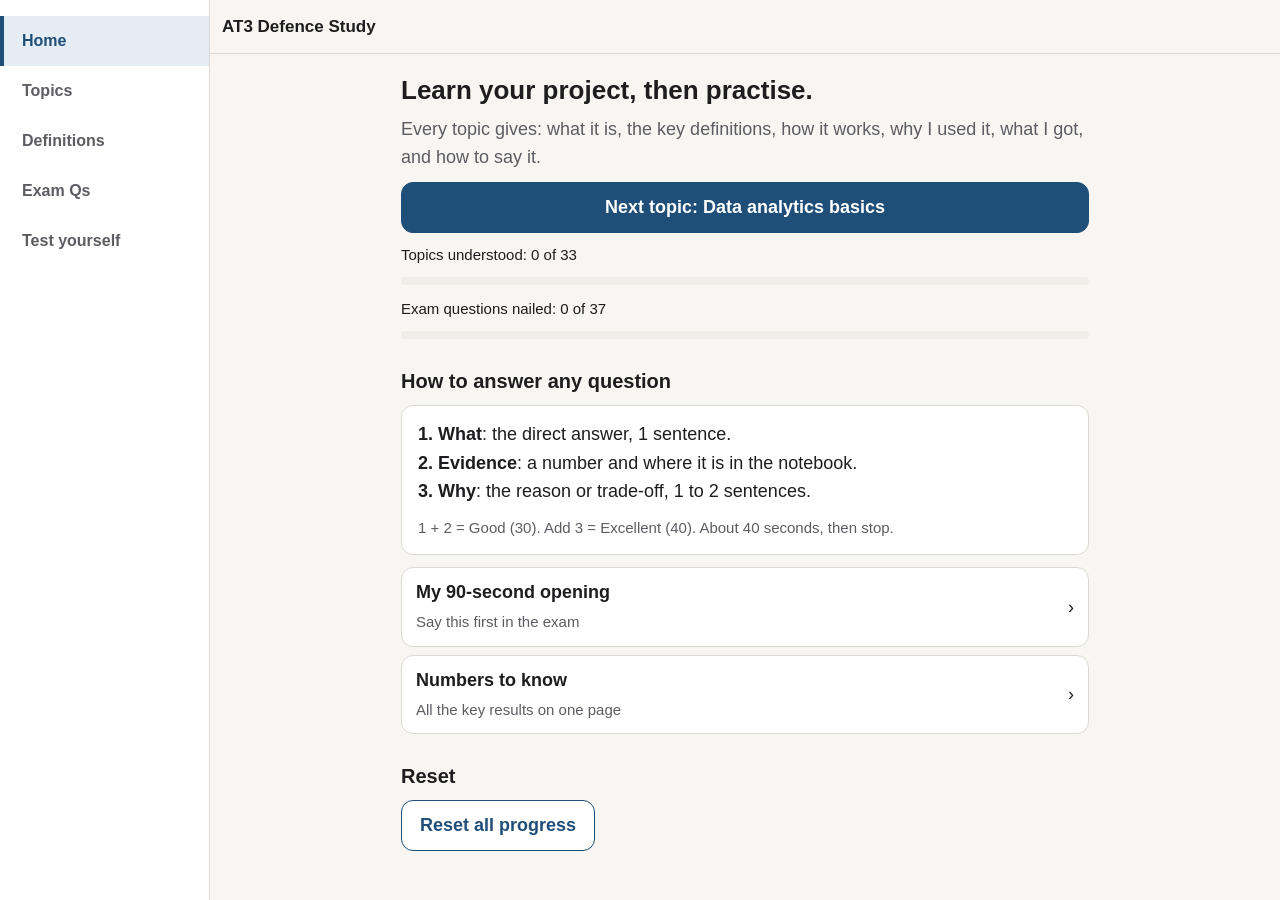
==== commit 84d4a677: "Add key definitions, step-by-step explanations, and strengths/weaknesses to every topic Adds 226 def" ====
--- a/index.html
+++ b/index.html
@@ -34,7 +34,7 @@
 .back { min-width: 48px; min-height: 44px; border: 0; background: none; color: var(--accent); font-size: 17px; cursor: pointer; text-align: left; }
 main { max-width: 40em; margin: 0 auto; padding: 16px 16px calc(var(--nav) + env(safe-area-inset-bottom) + 30px); }
 nav { position: fixed; left: 0; right: 0; bottom: 0; z-index: 9; display: flex; background: var(--surface); border-top: 1px solid var(--line); padding-bottom: env(safe-area-inset-bottom); }
-nav a { flex: 1; min-height: var(--nav); display: flex; align-items: center; justify-content: center; text-decoration: none; color: var(--muted); font-size: 14px; font-weight: 600; text-align: center; }
+nav a { flex: 1; min-height: var(--nav); display: flex; align-items: center; justify-content: center; text-decoration: none; color: var(--muted); font-size: 13px; font-weight: 600; text-align: center; }
 nav a[aria-current] { color: var(--accent); box-shadow: inset 0 3px 0 var(--accent); }
 @media (min-width: 900px) {
   nav { top: 0; right: auto; width: 210px; flex-direction: column; border-top: 0; border-right: 1px solid var(--line); padding-top: 16px; }
@@ -73,6 +73,11 @@
 .q { font-size: 20px; font-weight: 600; line-height: 1.4; }
 .timer { font: 600 40px/1 ui-monospace, Menlo, monospace; text-align: center; margin: 6px 0; }
 table { width: 100%; border-collapse: collapse; font-size: 15px; } td { border-bottom: 1px solid var(--line); padding: 7px 4px; vertical-align: top; } td:first-child { color: var(--muted); width: 38%; }
+.sec.defs { border-left-color: #4b4fd1; } .sec.how { border-left-color: #0f6b6b; } .sec.pc { border-left-color: #8a8a91; }
+dl.terms { margin: 0 0 8px; } dl.terms dt { font-weight: 700; margin-top: 8px; } dl.terms dd { margin: 2px 0 0; }
+ol.steps { padding-left: 22px; margin: 0 0 10px; }
+.pc h4 { margin: 6px 0 2px; font-size: 15px; } .pc .plus { color: var(--right); } .pc .minus { color: var(--wrong); }
+input[type=search] { width: 100%; min-height: 48px; padding: 10px 14px; border: 1px solid var(--line); border-radius: var(--r); font: inherit; background: var(--surface); }
 @media (prefers-reduced-motion: reduce) { .bar i { transition: none; } }
 </style>
 </head>
@@ -81,6 +86,7 @@
 <nav id="nav" aria-label="Main">
   <a href="#/" data-tab="home">Home</a>
   <a href="#/topics" data-tab="topics">Topics</a>
+  <a href="#/defs" data-tab="defs">Definitions</a>
   <a href="#/exam" data-tab="exam">Exam Qs</a>
   <a href="#/test" data-tab="test">Test yourself</a>
 </nav>
@@ -135,7 +141,7 @@
     var nailed = EXAM.filter(function (q) { return S.exam[q.id] === 'ok'; }).length;
     return { title: 'AT3 Defence Study', html:
       '<h2>Learn your project, then practise.</h2>' +
-      '<p class="muted">Every topic answers: what is it, why did I use it, what did I get, and how do I say it.</p>' +
+      '<p class="muted">Every topic gives: what it is, the key definitions, how it works, why I used it, what I got, and how to say it.</p>' +
       (nt ? '<a class="btn full" href="#/topic/' + nt.id + '">Next topic: ' + esc(nt.title) + '</a>' : '<a class="btn full" href="#/exam">All topics done. Practise the exam questions</a>') +
       '<p class="small" style="margin-top:10px">Topics understood: ' + done + ' of ' + TOPICS.length + '</p>' + bar(TOPICS.length ? done / TOPICS.length : 0) +
       '<p class="small">Exam questions nailed: ' + nailed + ' of ' + EXAM.length + '</p>' + bar(EXAM.length ? nailed / EXAM.length : 0) +
@@ -168,6 +174,10 @@
     return { title: t.title, back: '#/topics', html:
       '<div class="kicker">' + esc((byId(GROUPS, t.group) || {}).title || '') + '</div><h2>' + esc(t.title) + '</h2>' +
       sec('what', 'What is it?', list(t.what) + (t.example ? '<p class="example">Example: ' + fmt(t.example) + '</p>' : '')) +
+      (t.terms ? sec('defs', 'Key definitions', '<dl class="terms">' + t.terms.map(function (d) { return '<dt>' + fmt(d[0]) + '</dt><dd>' + fmt(d[1]) + '</dd>'; }).join('') + '</dl>') : '') +
+      (t.steps ? sec('how', 'How it works', '<ol class="steps">' + t.steps.map(function (x) { return '<li>' + fmt(x) + '</li>'; }).join('') + '</ol>') : '') +
+      (t.compare ? sec('how', 'Compare', '<table>' + t.compare.map(function (r, k) { return '<tr>' + r.map(function (c) { return (k ? '<td>' : '<td><strong>') + fmt(c) + (k ? '</td>' : '</strong></td>'); }).join('') + '</tr>'; }).join('') + '</table>') : '') +
+      (t.pros || t.cons ? sec('pc', 'Strengths and weaknesses', (t.pros ? '<h4 class="plus">Strengths</h4>' + list(t.pros) : '') + (t.cons ? '<h4 class="minus">Weaknesses</h4>' + list(t.cons) : '')) : '') +
       sec('why', 'Why did I use it?', list(t.why)) +
       sec('got', 'What did I get?', list(t.got)) +
       sec('show', 'Show it in the notebook', (cellsText(sh.cells) ? '<p><strong>' + cellsText(sh.cells) + '</strong></p>' : '') + code + (sh.point ? '<p>Point at: ' + fmt(sh.point) + '</p>' : '')) +
@@ -223,7 +233,7 @@
 
   /* Test yourself: 10 quick questions from the topics' "Check yourself". Misses come back first. */
   var round = null;
-  function allChecks() { var out = []; TOPICS.forEach(function (t) { (t.check || []).forEach(function (c, k) { out.push({ id: t.id + ':' + k, topic: t, q: c.q, a: c.a }); }); }); return out; }
+  function allChecks() { var out = []; TOPICS.forEach(function (t) { (t.check || []).forEach(function (c, k) { out.push({ id: t.id + ':' + k, topic: t, q: c.q, a: c.a }); }); (t.terms || []).forEach(function (d) { out.push({ id: t.id + ':def:' + d[0], topic: t, q: 'Define: ' + d[0], a: d[1] }); }); }); return out; }
   P.test = function () {
     if (!round) {
       var all = allChecks();
@@ -274,6 +284,26 @@
       NUMBERS.map(function (n) { return '<tr><td>' + esc(n[0]) + '</td><td>' + fmt(n[1]) + '</td></tr>'; }).join('') + '</table></div>' };
   };
 
+  var defQuery = '';
+  P.defs = function () {
+    var all = [];
+    TOPICS.forEach(function (t) { (t.terms || []).forEach(function (d) { all.push({ term: d[0], def: d[1], topic: t }); }); });
+    all.sort(function (a, b) { return a.term.toLowerCase() < b.term.toLowerCase() ? -1 : 1; });
+    return { title: 'Definitions', html: '<h2>Definitions</h2><p class="muted">Every key term, A to Z. Tap a topic to see it in context.</p>' +
+      '<label for="dq" class="small">Search</label><input type="search" id="dq" value="' + esc(defQuery) + '" autocomplete="off" autocapitalize="off" spellcheck="false"><div id="dl" style="margin-top:12px"></div>',
+      after: function (m) {
+        var inp = $('#dq', m), out = $('#dl', m);
+        function draw() {
+          var q = inp.value.trim().toLowerCase(); defQuery = inp.value;
+          var hits = all.filter(function (x) { return !q || (x.term + ' ' + x.def).toLowerCase().indexOf(q) >= 0; });
+          out.innerHTML = '<p class="small muted">' + hits.length + ' terms</p>' + hits.map(function (x) {
+            return '<div class="card"><strong>' + fmt(x.term) + '</strong><p style="margin:4px 0">' + fmt(x.def) + '</p><a class="small" href="#/topic/' + x.topic.id + '">' + esc(x.topic.title) + '</a></div>';
+          }).join('');
+        }
+        inp.oninput = draw; draw();
+      } };
+  };
+
   P.missing = function () { return { title: 'Not found', back: '#/', html: '<p>That page does not exist. <a href="#/">Go home</a>.</p>' }; };
 
   /* ---------- router ---------- */
@@ -286,6 +316,7 @@
     if (!a) page = P.home();
     else if (a === 'topics') { page = P.topics(); tab = 'topics'; }
     else if (a === 'topic') { page = P.topic(b); tab = 'topics'; }
+    else if (a === 'defs') { page = P.defs(); tab = 'defs'; }
     else if (a === 'exam') { page = P.exam(); tab = 'exam'; }
     else if (a === 'q') { page = P.question(b); tab = 'exam'; }
     else if (a === 'test') { page = P.test(); tab = 'test'; }
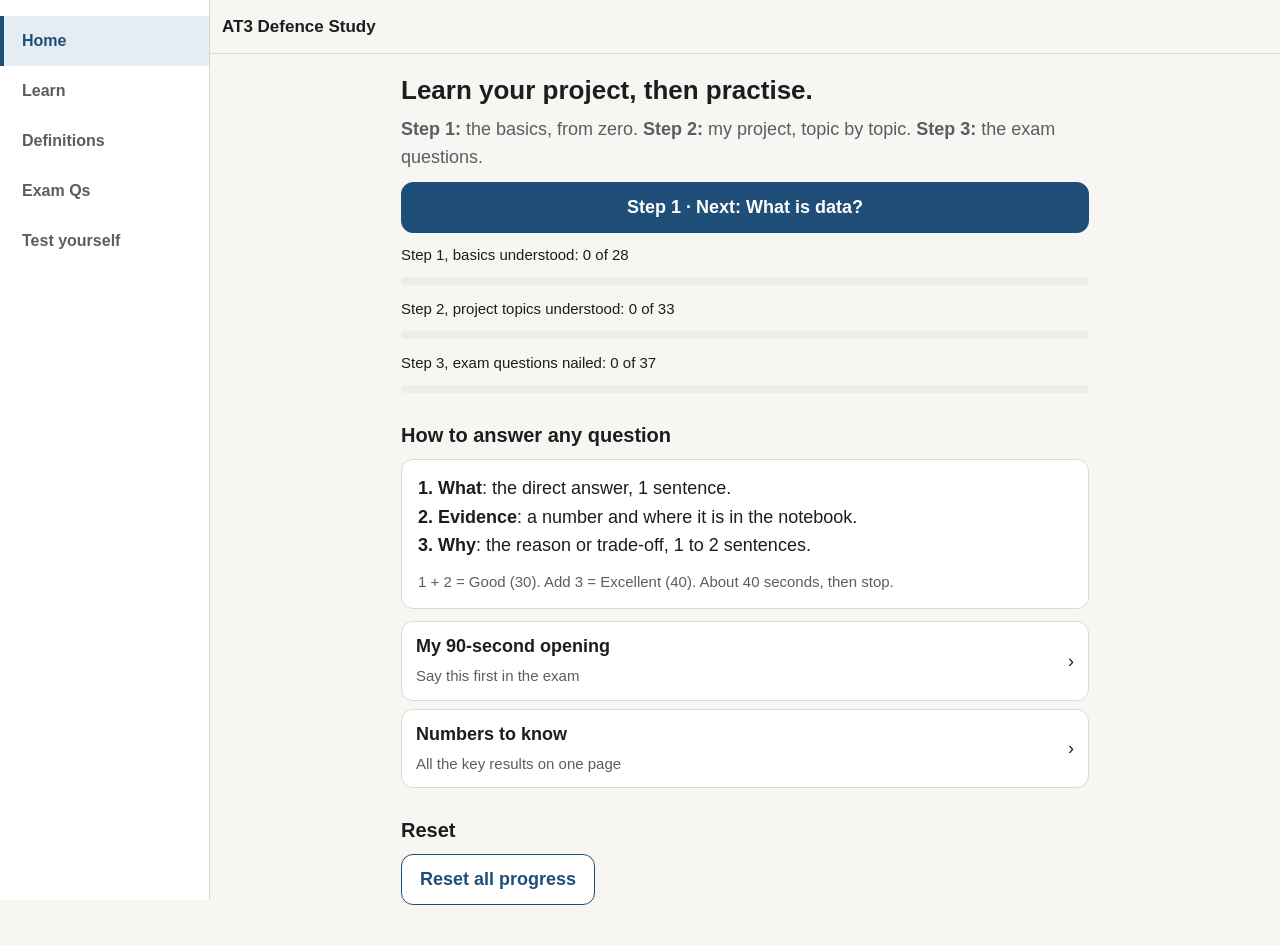
==== commit a5f98419: "Add Step 1: 28 basics lessons from zero before the project topics Each lesson builds on the previous" ====
--- a/index.html
+++ b/index.html
@@ -53,7 +53,8 @@
 .card { background: var(--surface); border: 1px solid var(--line); border-radius: var(--r); padding: 14px 16px; margin: 0 0 12px; }
 .sec { background: var(--surface); border: 1px solid var(--line); border-radius: var(--r); padding: 12px 16px 4px; margin: 0 0 12px; border-left: 5px solid var(--line); }
 .sec .lbl { display: block; font-size: 13px; font-weight: 700; letter-spacing: .05em; text-transform: uppercase; color: var(--muted); margin-bottom: 4px; }
-.sec.what { border-left-color: #8a8a91; } .sec.why { border-left-color: var(--accent); } .sec.got { border-left-color: var(--right); }
+.sec.what { border-left-color: #8a8a91; } .sec.ex { border-left-color: #6b5220; background: #fbf8f0; } .sec.words { border-left-color: #4b4fd1; } .sec.proj { border-left-color: var(--right); }
+.pre { background: #f7f1e3; border-radius: var(--r); padding: 10px 14px; margin: 0 0 12px; font-size: 15px; } .sec.why { border-left-color: var(--accent); } .sec.got { border-left-color: var(--right); }
 .sec.show { border-left-color: #6b5220; } .sec.say { border-left-color: var(--accent); background: var(--accent-soft); } .sec.rem { border-left-color: #8a6d2f; background: #f7f1e3; }
 .example { font-style: italic; color: var(--muted); }
 .btn { display: inline-flex; align-items: center; justify-content: center; min-height: 48px; padding: 10px 18px; border-radius: var(--r); border: 1px solid var(--accent); background: var(--accent); color: #fff; font-weight: 600; cursor: pointer; text-decoration: none; text-align: center; }
@@ -85,7 +86,7 @@
 <header><button class="back" id="back" hidden aria-label="Back">&lsaquo; Back</button><h1 id="title">AT3 Defence Study</h1></header>
 <nav id="nav" aria-label="Main">
   <a href="#/" data-tab="home">Home</a>
-  <a href="#/topics" data-tab="topics">Topics</a>
+  <a href="#/topics" data-tab="topics">Learn</a>
   <a href="#/defs" data-tab="defs">Definitions</a>
   <a href="#/exam" data-tab="exam">Exam Qs</a>
   <a href="#/test" data-tab="test">Test yourself</a>
@@ -93,13 +94,14 @@
 <main id="main" tabindex="-1"></main>
 
 <script>var CONTENT = window.CONTENT || (window.CONTENT = {});</script>
+<script src="content-basics.js"></script>
 <script src="content-topics.js"></script>
 <script src="content-practice.js"></script>
 <script src="content-code.js"></script>
 <script>
 (function () {
   'use strict';
-  var C = window.CONTENT, TOPICS = C.topics || [], GROUPS = C.groups || [], EXAM = C.practice || [], STORY = C.story, CODE = C.code || [], NUMBERS = C.numbers || [];
+  var C = window.CONTENT, BASICS = C.basics || [], BPARTS = C.basicParts || [], TOY = C.toyPeople, PREREQ = C.prereq || {}, TOPICS = C.topics || [], GROUPS = C.groups || [], EXAM = C.practice || [], STORY = C.story, CODE = C.code || [], NUMBERS = C.numbers || [];
   var KEY = 'at3-study-simple-v1', ANSWER_SECONDS = 40, STORY_SECONDS = 90, TEST_ROUND = 10;
 
   /* ---------- helpers ---------- */
@@ -116,9 +118,10 @@
   function cellsText(c) { return c && c.length ? (c.length > 1 ? 'Cells ' : 'Cell ') + c.join(', ') : ''; }
 
   /* ---------- saved progress (try/catch so the app still works if storage is blocked) ---------- */
-  function fresh() { return { topics: {}, exam: {}, test: {} }; }
+  function fresh() { return { basics: {}, topics: {}, exam: {}, test: {} }; }
   var S = fresh();
   try { var raw = localStorage.getItem(KEY); if (raw) { var p = JSON.parse(raw); for (var k in p) S[k] = p[k]; } } catch (e) { /* storage blocked */ }
+  if (!S.basics) S.basics = {};
   function save() { try { localStorage.setItem(KEY, JSON.stringify(S)); } catch (e) { /* storage blocked */ } }
 
   /* ---------- speech + timer (timer uses timestamps, so it stays right if iOS pauses the page) ---------- */
@@ -135,16 +138,28 @@
   /* ---------- pages ---------- */
   var P = {};
   function nextTopic() { for (var i = 0; i < TOPICS.length; i++) if (S.topics[TOPICS[i].id] !== 'ok') return TOPICS[i]; return null; }
+  function nextBasic() { for (var i = 0; i < BASICS.length; i++) if (S.basics[BASICS[i].id] !== 'ok') return BASICS[i]; return null; }
+  function rich(arr) {
+    return [].concat(arr || []).map(function (it) {
+      if (typeof it === 'string') return '<p>' + fmt(it) + '</p>';
+      if (it.list) return '<ul>' + it.list.map(function (x) { return '<li>' + fmt(x) + '</li>'; }).join('') + '</ul>';
+      var tb = it.toy ? TOY : it.table;
+      if (tb) return '<table style="margin-bottom:10px"><tr>' + tb.head.map(function (h) { return '<td><strong>' + fmt(h) + '</strong></td>'; }).join('') + '</tr>' + tb.rows.map(function (r) { return '<tr>' + r.map(function (c) { return '<td>' + fmt(c) + '</td>'; }).join('') + '</tr>'; }).join('') + '</table>';
+      return '';
+    }).join('');
+  }
 
   P.home = function () {
-    var done = TOPICS.filter(function (t) { return S.topics[t.id] === 'ok'; }).length, nt = nextTopic();
+    var done = TOPICS.filter(function (t) { return S.topics[t.id] === 'ok'; }).length, nt = nextTopic(), nb = nextBasic();
+    var bdone = BASICS.filter(function (b) { return S.basics[b.id] === 'ok'; }).length;
     var nailed = EXAM.filter(function (q) { return S.exam[q.id] === 'ok'; }).length;
     return { title: 'AT3 Defence Study', html:
       '<h2>Learn your project, then practise.</h2>' +
-      '<p class="muted">Every topic gives: what it is, the key definitions, how it works, why I used it, what I got, and how to say it.</p>' +
-      (nt ? '<a class="btn full" href="#/topic/' + nt.id + '">Next topic: ' + esc(nt.title) + '</a>' : '<a class="btn full" href="#/exam">All topics done. Practise the exam questions</a>') +
-      '<p class="small" style="margin-top:10px">Topics understood: ' + done + ' of ' + TOPICS.length + '</p>' + bar(TOPICS.length ? done / TOPICS.length : 0) +
-      '<p class="small">Exam questions nailed: ' + nailed + ' of ' + EXAM.length + '</p>' + bar(EXAM.length ? nailed / EXAM.length : 0) +
+      '<p class="muted"><strong>Step 1:</strong> the basics, from zero. <strong>Step 2:</strong> my project, topic by topic. <strong>Step 3:</strong> the exam questions.</p>' +
+      (nb ? '<a class="btn full" href="#/basic/' + nb.id + '">Step 1 · Next: ' + esc(nb.title) + '</a>' : nt ? '<a class="btn full" href="#/topic/' + nt.id + '">Step 2 · Next: ' + esc(nt.title) + '</a>' : '<a class="btn full" href="#/exam">Step 3 · Practise the exam questions</a>') +
+      '<p class="small" style="margin-top:10px">Step 1, basics understood: ' + bdone + ' of ' + BASICS.length + '</p>' + bar(BASICS.length ? bdone / BASICS.length : 0) +
+      '<p class="small">Step 2, project topics understood: ' + done + ' of ' + TOPICS.length + '</p>' + bar(TOPICS.length ? done / TOPICS.length : 0) +
+      '<p class="small">Step 3, exam questions nailed: ' + nailed + ' of ' + EXAM.length + '</p>' + bar(EXAM.length ? nailed / EXAM.length : 0) +
       '<h3>How to answer any question</h3><div class="card"><p><strong>1. What</strong>: the direct answer, 1 sentence.<br><strong>2. Evidence</strong>: a number and where it is in the notebook.<br><strong>3. Why</strong>: the reason or trade-off, 1 to 2 sentences.</p><p class="small muted" style="margin:0">1 + 2 = Good (30). Add 3 = Excellent (40). About 40 seconds, then stop.</p></div>' +
       '<a class="item" href="#/story"><span class="grow"><strong>My 90-second opening</strong><br><span class="small muted">Say this first in the exam</span></span>&rsaquo;</a>' +
       '<a class="item" href="#/numbers"><span class="grow"><strong>Numbers to know</strong><br><span class="small muted">All the key results on one page</span></span>&rsaquo;</a>' +
@@ -153,7 +168,15 @@
   };
 
   P.topics = function () {
-    return { title: 'Topics', html: '<h2>Topics</h2><p class="muted">Work from top to bottom. Mark a topic "I understand" when you can explain it out loud.</p>' +
+    return { title: 'Learn', html: '<h2>Learn</h2><p class="muted">Start at the top. Step 1 builds the basics one small idea at a time. Step 2 uses them to explain my project.</p>' +
+      '<h3 style="font-size:23px">Step 1: The basics</h3>' +
+      BPARTS.map(function (g) {
+        return '<h3>' + esc(g.title) + '</h3>' + BASICS.filter(function (b) { return b.part === g.id; }).map(function (b) {
+          var st = S.basics[b.id];
+          return '<a class="item" href="#/basic/' + b.id + '"><span class="tag">' + esc(b.id.slice(1)) + '</span><span class="grow">' + esc(b.title) + '</span>' + (st === 'ok' ? '<span class="tag ok">Understood</span>' : st === 'again' ? '<span class="tag again">Review</span>' : '') + '</a>';
+        }).join('');
+      }).join('') +
+      '<h3 style="font-size:23px;margin-top:36px">Step 2: My project</h3>' +
       GROUPS.map(function (g) {
         return '<h3>' + esc(g.title) + '</h3>' + TOPICS.filter(function (t) { return t.group === g.id; }).map(function (t) {
           var st = S.topics[t.id];
@@ -172,7 +195,8 @@
       return '<div class="card"><p><strong>' + fmt(c.q) + '</strong></p><button class="btn light full" data-reveal="' + k + '">Say it out loud, then tap to check</button><p data-ans="' + k + '" hidden style="margin-top:10px">' + fmt(c.a) + '</p></div>';
     }).join('');
     return { title: t.title, back: '#/topics', html:
-      '<div class="kicker">' + esc((byId(GROUPS, t.group) || {}).title || '') + '</div><h2>' + esc(t.title) + '</h2>' +
+      '<div class="kicker">Step 2 · ' + esc((byId(GROUPS, t.group) || {}).title || '') + '</div><h2>' + esc(t.title) + '</h2>' +
+      ((PREREQ[t.id] || []).length ? '<div class="pre">Learn first (Step 1): ' + PREREQ[t.id].map(function (bid) { var bb = byId(BASICS, bid); return bb ? '<a href="#/basic/' + bid + '">' + esc(bb.title) + '</a>' + (S.basics[bid] === 'ok' ? ' ✓' : '') : ''; }).join(' · ') + '</div>' : '') +
       sec('what', 'What is it?', list(t.what) + (t.example ? '<p class="example">Example: ' + fmt(t.example) + '</p>' : '')) +
       (t.terms ? sec('defs', 'Key definitions', '<dl class="terms">' + t.terms.map(function (d) { return '<dt>' + fmt(d[0]) + '</dt><dd>' + fmt(d[1]) + '</dd>'; }).join('') + '</dl>') : '') +
       (t.steps ? sec('how', 'How it works', '<ol class="steps">' + t.steps.map(function (x) { return '<li>' + fmt(x) + '</li>'; }).join('') + '</ol>') : '') +
@@ -190,6 +214,28 @@
         var ls = $('#listen', m); if (ls) ls.onclick = function () { speak(t.say); };
         $$('[data-reveal]', m).forEach(function (b) { b.onclick = function () { $('[data-ans="' + b.dataset.reveal + '"]', m).hidden = false; b.hidden = true; }; });
         $$('[data-mark]', m).forEach(function (b) { b.onclick = function () { S.topics[t.id] = b.dataset.mark; save(); location.hash = b.dataset.mark === 'ok' && next ? '#/topic/' + next.id : '#/topics'; }; });
+      } };
+  };
+
+  P.basic = function (id) {
+    var i = -1; BASICS.forEach(function (b, k) { if (b.id === id) i = k; });
+    if (i < 0) return P.missing();
+    var b = BASICS[i], prev = BASICS[i - 1], next = BASICS[i + 1], tp = b.project && byId(TOPICS, b.project.topic);
+    var checks = (b.check || []).map(function (c, k) {
+      return '<div class="card"><p><strong>' + fmt(c.q) + '</strong></p><button class="btn light full" data-reveal="' + k + '">Say it out loud, then tap to check</button><p data-ans="' + k + '" hidden style="margin-top:10px">' + fmt(c.a) + '</p></div>';
+    }).join('');
+    return { title: 'Basics ' + (i + 1) + ' of ' + BASICS.length, back: '#/topics', html:
+      '<div class="kicker">Step 1 · ' + esc((byId(BPARTS, b.part) || {}).title || '') + '</div><h2>' + esc(b.title) + '</h2>' +
+      sec('what', 'The idea', rich(b.idea)) +
+      sec('ex', 'Example', rich(b.example)) +
+      (b.words && b.words.length ? sec('words', 'New words', '<dl class="terms">' + b.words.map(function (w) { return '<dt>' + fmt(w[0]) + '</dt><dd>' + fmt(w[1]) + '</dd>'; }).join('') + '</dl>') : '') +
+      (b.project ? sec('proj', 'In my project', '<p>' + fmt(b.project.text) + '</p>' + (tp ? '<p class="small">Later, in Step 2: <a href="#/topic/' + tp.id + '">' + esc(tp.title) + '</a></p>' : '')) : '') +
+      '<h3>Check yourself</h3>' + checks +
+      '<div class="row"><button class="btn right" data-mark="ok">I understand</button><button class="btn wrong" data-mark="again">Review later</button></div>' +
+      '<div class="row">' + (prev ? '<a class="btn light" href="#/basic/' + prev.id + '">&lsaquo; Previous</a>' : '') + (next ? '<a class="btn light" href="#/basic/' + next.id + '">Next &rsaquo;</a>' : '<a class="btn light" href="#/topic/' + TOPICS[0].id + '">Start Step 2 &rsaquo;</a>') + '</div>',
+      after: function (m) {
+        $$('[data-reveal]', m).forEach(function (x) { x.onclick = function () { $('[data-ans="' + x.dataset.reveal + '"]', m).hidden = false; x.hidden = true; }; });
+        $$('[data-mark]', m).forEach(function (x) { x.onclick = function () { S.basics[b.id] = x.dataset.mark; save(); location.hash = x.dataset.mark === 'ok' ? (next ? '#/basic/' + next.id : '#/topic/' + TOPICS[0].id) : '#/topics'; }; });
       } };
   };
 
@@ -233,7 +279,7 @@
 
   /* Test yourself: 10 quick questions from the topics' "Check yourself". Misses come back first. */
   var round = null;
-  function allChecks() { var out = []; TOPICS.forEach(function (t) { (t.check || []).forEach(function (c, k) { out.push({ id: t.id + ':' + k, topic: t, q: c.q, a: c.a }); }); (t.terms || []).forEach(function (d) { out.push({ id: t.id + ':def:' + d[0], topic: t, q: 'Define: ' + d[0], a: d[1] }); }); }); return out; }
+  function allChecks() { var out = []; BASICS.forEach(function (b) { (b.check || []).forEach(function (c, k) { out.push({ id: b.id + ':' + k, topic: b, basic: true, q: c.q, a: c.a }); }); (b.words || []).forEach(function (d) { out.push({ id: b.id + ':def:' + d[0], topic: b, basic: true, q: 'Define: ' + d[0], a: d[1] }); }); }); TOPICS.forEach(function (t) { (t.check || []).forEach(function (c, k) { out.push({ id: t.id + ':' + k, topic: t, q: c.q, a: c.a }); }); (t.terms || []).forEach(function (d) { out.push({ id: t.id + ':def:' + d[0], topic: t, q: 'Define: ' + d[0], a: d[1] }); }); }); return out; }
   P.test = function () {
     if (!round) {
       var all = allChecks();
@@ -254,7 +300,7 @@
     return { title: 'Test yourself', html:
       '<p class="small muted">Question ' + (r.i + 1) + ' of ' + r.qs.length + ' · ' + esc(x.topic.title) + '</p>' + bar(r.i / r.qs.length) +
       '<div class="card"><p class="q" style="margin:0">' + fmt(x.q) + '</p></div>' +
-      (r.shown ? '<div class="card"><p style="margin:0">' + fmt(x.a) + '</p></div><div class="row"><button class="btn wrong" data-k="0">Didn\'t know</button><button class="btn right" data-k="1">Knew it</button></div><p class="small"><a href="#/topic/' + x.topic.id + '">Open the topic</a></p>'
+      (r.shown ? '<div class="card"><p style="margin:0">' + fmt(x.a) + '</p></div><div class="row"><button class="btn wrong" data-k="0">Didn\'t know</button><button class="btn right" data-k="1">Knew it</button></div><p class="small"><a href="#/' + (x.basic ? 'basic/' : 'topic/') + x.topic.id + '">Open the lesson</a></p>'
         : '<button class="btn full" id="flip">Say it out loud, then show the answer</button>'),
       after: function (m) {
         var f = $('#flip', m); if (f) f.onclick = function () { r.shown = true; render(); };
@@ -287,6 +333,7 @@
   var defQuery = '';
   P.defs = function () {
     var all = [];
+    BASICS.forEach(function (b) { (b.words || []).forEach(function (d) { all.push({ term: d[0], def: d[1], topic: b, basic: true }); }); });
     TOPICS.forEach(function (t) { (t.terms || []).forEach(function (d) { all.push({ term: d[0], def: d[1], topic: t }); }); });
     all.sort(function (a, b) { return a.term.toLowerCase() < b.term.toLowerCase() ? -1 : 1; });
     return { title: 'Definitions', html: '<h2>Definitions</h2><p class="muted">Every key term, A to Z. Tap a topic to see it in context.</p>' +
@@ -297,7 +344,7 @@
           var q = inp.value.trim().toLowerCase(); defQuery = inp.value;
           var hits = all.filter(function (x) { return !q || (x.term + ' ' + x.def).toLowerCase().indexOf(q) >= 0; });
           out.innerHTML = '<p class="small muted">' + hits.length + ' terms</p>' + hits.map(function (x) {
-            return '<div class="card"><strong>' + fmt(x.term) + '</strong><p style="margin:4px 0">' + fmt(x.def) + '</p><a class="small" href="#/topic/' + x.topic.id + '">' + esc(x.topic.title) + '</a></div>';
+            return '<div class="card"><strong>' + fmt(x.term) + '</strong><p style="margin:4px 0">' + fmt(x.def) + '</p><a class="small" href="#/' + (x.basic ? 'basic/' : 'topic/') + x.topic.id + '">' + (x.basic ? 'Basics: ' : '') + esc(x.topic.title) + '</a></div>';
           }).join('');
         }
         inp.oninput = draw; draw();
@@ -316,6 +363,7 @@
     if (!a) page = P.home();
     else if (a === 'topics') { page = P.topics(); tab = 'topics'; }
     else if (a === 'topic') { page = P.topic(b); tab = 'topics'; }
+    else if (a === 'basic') { page = P.basic(b); tab = 'topics'; }
     else if (a === 'defs') { page = P.defs(); tab = 'defs'; }
     else if (a === 'exam') { page = P.exam(); tab = 'exam'; }
     else if (a === 'q') { page = P.question(b); tab = 'exam'; }
